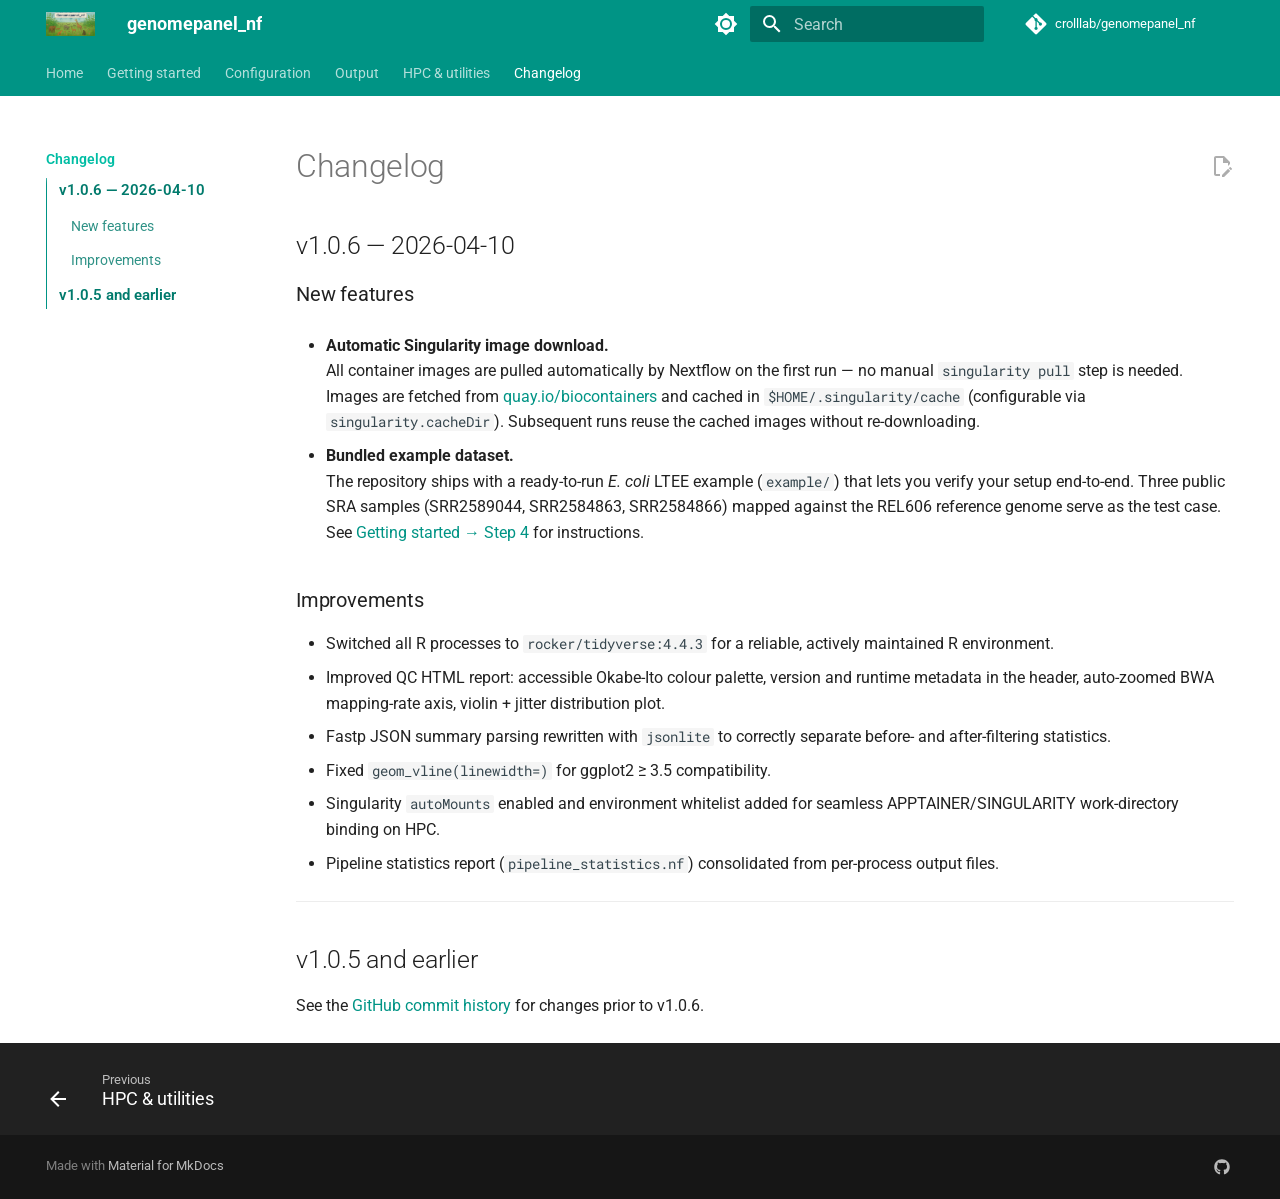
==== changelog/index.html @ 26bde157 "Deployed 935f7c4 with MkDocs version: 1.6.1" ====
<!doctype html>
<html lang="en" class="no-js">
  <head>
    
      <meta charset="utf-8">
      <meta name="viewport" content="width=device-width,initial-scale=1">
      
        <meta name="description" content="Nextflow pipeline for reference genome mapping, SNP calling and quality checks on large genome panels">
      
      
        <meta name="author" content="Daniel Croll">
      
      
        <link rel="canonical" href="https://crolllab.github.io/genomepanel_nf/changelog/">
      
      
        <link rel="prev" href="../resources/">
      
      
      
        
      
      
      <link rel="icon" href="../assets/logo.png">
      <meta name="generator" content="mkdocs-1.6.1, mkdocs-material-9.7.6">
    
    
      
        <title>Changelog - genomepanel_nf</title>
      
    
    
      <link rel="stylesheet" href="../assets/stylesheets/main.484c7ddc.min.css">
      
        
        <link rel="stylesheet" href="../assets/stylesheets/palette.ab4e12ef.min.css">
      
      


    
    
      
    
    
      
        
        
        <link rel="preconnect" href="https://fonts.gstatic.com" crossorigin>
        <link rel="stylesheet" href="https://fonts.googleapis.com/css?family=Roboto:300,300i,400,400i,700,700i%7CRoboto+Mono:400,400i,700,700i&display=fallback">
        <style>:root{--md-text-font:"Roboto";--md-code-font:"Roboto Mono"}</style>
      
    
    
      <link rel="stylesheet" href="../stylesheets/extra.css">
    
    <script>__md_scope=new URL("..",location),__md_hash=e=>[...e].reduce(((e,_)=>(e<<5)-e+_.charCodeAt(0)),0),__md_get=(e,_=localStorage,t=__md_scope)=>JSON.parse(_.getItem(t.pathname+"."+e)),__md_set=(e,_,t=localStorage,a=__md_scope)=>{try{t.setItem(a.pathname+"."+e,JSON.stringify(_))}catch(e){}}</script>
    
      

    
    
  <meta property="og:type" content="website" />
  <meta property="og:site_name" content="genomepanel_nf" />
  <meta property="og:title" content="Changelog – genomepanel_nf" />
  <meta property="og:description" content="Nextflow pipeline for reference genome mapping, SNP calling and quality checks on large genome panels" />
  <meta property="og:image" content="https://crolllab.github.io/genomepanel_nf/assets/logo.png" />
  <meta property="og:image:alt" content="genomepanel_nf logo" />
  <meta property="og:url" content="https://crolllab.github.io/genomepanel_nf/changelog/" />
  <meta name="twitter:card" content="summary" />
  <meta name="twitter:title" content="Changelog – genomepanel_nf" />
  <meta name="twitter:description" content="Nextflow pipeline for reference genome mapping, SNP calling and quality checks on large genome panels" />
  <meta name="twitter:image" content="https://crolllab.github.io/genomepanel_nf/assets/logo.png" />

  </head>
  
  
    
    
      
    
    
    
    
    <body dir="ltr" data-md-color-scheme="default" data-md-color-primary="teal" data-md-color-accent="teal">
  
    
    <input class="md-toggle" data-md-toggle="drawer" type="checkbox" id="__drawer" autocomplete="off">
    <input class="md-toggle" data-md-toggle="search" type="checkbox" id="__search" autocomplete="off">
    <label class="md-overlay" for="__drawer"></label>
    <div data-md-component="skip">
      
        
        <a href="#changelog" class="md-skip">
          Skip to content
        </a>
      
    </div>
    <div data-md-component="announce">
      
    </div>
    
      <div data-md-color-scheme="default" data-md-component="outdated" hidden>
        
      </div>
    
    
      

<header class="md-header" data-md-component="header">
  <nav class="md-header__inner md-grid" aria-label="Header">
    <a href=".." title="genomepanel_nf" class="md-header__button md-logo" aria-label="genomepanel_nf" data-md-component="logo">
      
  <img src="../assets/logo.png" alt="logo">

    </a>
    <label class="md-header__button md-icon" for="__drawer">
      
      <svg xmlns="http://www.w3.org/2000/svg" viewBox="0 0 24 24"><path d="M3 6h18v2H3zm0 5h18v2H3zm0 5h18v2H3z"/></svg>
    </label>
    <div class="md-header__title" data-md-component="header-title">
      <div class="md-header__ellipsis">
        <div class="md-header__topic">
          <span class="md-ellipsis">
            genomepanel_nf
          </span>
        </div>
        <div class="md-header__topic" data-md-component="header-topic">
          <span class="md-ellipsis">
            
              Changelog
            
          </span>
        </div>
      </div>
    </div>
    
      
        <form class="md-header__option" data-md-component="palette">
  
    
    
    
    <input class="md-option" data-md-color-media="(prefers-color-scheme: light)" data-md-color-scheme="default" data-md-color-primary="teal" data-md-color-accent="teal"  aria-label="Switch to dark mode"  type="radio" name="__palette" id="__palette_0">
    
      <label class="md-header__button md-icon" title="Switch to dark mode" for="__palette_1" hidden>
        <svg xmlns="http://www.w3.org/2000/svg" viewBox="0 0 24 24"><path d="M12 8a4 4 0 0 0-4 4 4 4 0 0 0 4 4 4 4 0 0 0 4-4 4 4 0 0 0-4-4m0 10a6 6 0 0 1-6-6 6 6 0 0 1 6-6 6 6 0 0 1 6 6 6 6 0 0 1-6 6m8-9.31V4h-4.69L12 .69 8.69 4H4v4.69L.69 12 4 15.31V20h4.69L12 23.31 15.31 20H20v-4.69L23.31 12z"/></svg>
      </label>
    
  
    
    
    
    <input class="md-option" data-md-color-media="(prefers-color-scheme: dark)" data-md-color-scheme="slate" data-md-color-primary="teal" data-md-color-accent="teal"  aria-label="Switch to light mode"  type="radio" name="__palette" id="__palette_1">
    
      <label class="md-header__button md-icon" title="Switch to light mode" for="__palette_0" hidden>
        <svg xmlns="http://www.w3.org/2000/svg" viewBox="0 0 24 24"><path d="M12 18c-.89 0-1.74-.2-2.5-.55C11.56 16.5 13 14.42 13 12s-1.44-4.5-3.5-5.45C10.26 6.2 11.11 6 12 6a6 6 0 0 1 6 6 6 6 0 0 1-6 6m8-9.31V4h-4.69L12 .69 8.69 4H4v4.69L.69 12 4 15.31V20h4.69L12 23.31 15.31 20H20v-4.69L23.31 12z"/></svg>
      </label>
    
  
</form>
      
    
    
      <script>var palette=__md_get("__palette");if(palette&&palette.color){if("(prefers-color-scheme)"===palette.color.media){var media=matchMedia("(prefers-color-scheme: light)"),input=document.querySelector(media.matches?"[data-md-color-media='(prefers-color-scheme: light)']":"[data-md-color-media='(prefers-color-scheme: dark)']");palette.color.media=input.getAttribute("data-md-color-media"),palette.color.scheme=input.getAttribute("data-md-color-scheme"),palette.color.primary=input.getAttribute("data-md-color-primary"),palette.color.accent=input.getAttribute("data-md-color-accent")}for(var[key,value]of Object.entries(palette.color))document.body.setAttribute("data-md-color-"+key,value)}</script>
    
    
    
      
      
        <label class="md-header__button md-icon" for="__search">
          
          <svg xmlns="http://www.w3.org/2000/svg" viewBox="0 0 24 24"><path d="M9.5 3A6.5 6.5 0 0 1 16 9.5c0 1.61-.59 3.09-1.56 4.23l.27.27h.79l5 5-1.5 1.5-5-5v-.79l-.27-.27A6.52 6.52 0 0 1 9.5 16 6.5 6.5 0 0 1 3 9.5 6.5 6.5 0 0 1 9.5 3m0 2C7 5 5 7 5 9.5S7 14 9.5 14 14 12 14 9.5 12 5 9.5 5"/></svg>
        </label>
        <div class="md-search" data-md-component="search" role="dialog">
  <label class="md-search__overlay" for="__search"></label>
  <div class="md-search__inner" role="search">
    <form class="md-search__form" name="search">
      <input type="text" class="md-search__input" name="query" aria-label="Search" placeholder="Search" autocapitalize="off" autocorrect="off" autocomplete="off" spellcheck="false" data-md-component="search-query" required>
      <label class="md-search__icon md-icon" for="__search">
        
        <svg xmlns="http://www.w3.org/2000/svg" viewBox="0 0 24 24"><path d="M9.5 3A6.5 6.5 0 0 1 16 9.5c0 1.61-.59 3.09-1.56 4.23l.27.27h.79l5 5-1.5 1.5-5-5v-.79l-.27-.27A6.52 6.52 0 0 1 9.5 16 6.5 6.5 0 0 1 3 9.5 6.5 6.5 0 0 1 9.5 3m0 2C7 5 5 7 5 9.5S7 14 9.5 14 14 12 14 9.5 12 5 9.5 5"/></svg>
        
        <svg xmlns="http://www.w3.org/2000/svg" viewBox="0 0 24 24"><path d="M20 11v2H8l5.5 5.5-1.42 1.42L4.16 12l7.92-7.92L13.5 5.5 8 11z"/></svg>
      </label>
      <nav class="md-search__options" aria-label="Search">
        
        <button type="reset" class="md-search__icon md-icon" title="Clear" aria-label="Clear" tabindex="-1">
          
          <svg xmlns="http://www.w3.org/2000/svg" viewBox="0 0 24 24"><path d="M19 6.41 17.59 5 12 10.59 6.41 5 5 6.41 10.59 12 5 17.59 6.41 19 12 13.41 17.59 19 19 17.59 13.41 12z"/></svg>
        </button>
      </nav>
      
        <div class="md-search__suggest" data-md-component="search-suggest"></div>
      
    </form>
    <div class="md-search__output">
      <div class="md-search__scrollwrap" tabindex="0" data-md-scrollfix>
        <div class="md-search-result" data-md-component="search-result">
          <div class="md-search-result__meta">
            Initializing search
          </div>
          <ol class="md-search-result__list" role="presentation"></ol>
        </div>
      </div>
    </div>
  </div>
</div>
      
    
    
      <div class="md-header__source">
        <a href="https://github.com/crolllab/genomepanel_nf" title="Go to repository" class="md-source" data-md-component="source">
  <div class="md-source__icon md-icon">
    
    <svg xmlns="http://www.w3.org/2000/svg" viewBox="0 0 448 512"><!--! Font Awesome Free 7.1.0 by @fontawesome - https://fontawesome.com License - https://fontawesome.com/license/free (Icons: CC BY 4.0, Fonts: SIL OFL 1.1, Code: MIT License) Copyright 2025 Fonticons, Inc.--><path d="M439.6 236.1 244 40.5c-5.4-5.5-12.8-8.5-20.4-8.5s-15 3-20.4 8.4L162.5 81l51.5 51.5c27.1-9.1 52.7 16.8 43.4 43.7l49.7 49.7c34.2-11.8 61.2 31 35.5 56.7-26.5 26.5-70.2-2.9-56-37.3L240.3 199v121.9c25.3 12.5 22.3 41.8 9.1 55-6.4 6.4-15.2 10.1-24.3 10.1s-17.8-3.6-24.3-10.1c-17.6-17.6-11.1-46.9 11.2-56v-123c-20.8-8.5-24.6-30.7-18.6-45L142.6 101 8.5 235.1C3 240.6 0 247.9 0 255.5s3 15 8.5 20.4l195.6 195.7c5.4 5.4 12.7 8.4 20.4 8.4s15-3 20.4-8.4l194.7-194.7c5.4-5.4 8.4-12.8 8.4-20.4s-3-15-8.4-20.4"/></svg>
  </div>
  <div class="md-source__repository">
    crolllab/genomepanel_nf
  </div>
</a>
      </div>
    
  </nav>
  
</header>
    
    <div class="md-container" data-md-component="container">
      
      
        
          
            
<nav class="md-tabs" aria-label="Tabs" data-md-component="tabs">
  <div class="md-grid">
    <ul class="md-tabs__list">
      
        
  
  
  
  
    <li class="md-tabs__item">
      <a href=".." class="md-tabs__link">
        
  
  
    
  
  Home

      </a>
    </li>
  

      
        
  
  
  
  
    <li class="md-tabs__item">
      <a href="../getting-started/" class="md-tabs__link">
        
  
  
    
  
  Getting started

      </a>
    </li>
  

      
        
  
  
  
  
    <li class="md-tabs__item">
      <a href="../configuration/" class="md-tabs__link">
        
  
  
    
  
  Configuration

      </a>
    </li>
  

      
        
  
  
  
  
    <li class="md-tabs__item">
      <a href="../output/" class="md-tabs__link">
        
  
  
    
  
  Output

      </a>
    </li>
  

      
        
  
  
  
  
    <li class="md-tabs__item">
      <a href="../resources/" class="md-tabs__link">
        
  
  
    
  
  HPC & utilities

      </a>
    </li>
  

      
        
  
  
  
    
  
  
    <li class="md-tabs__item md-tabs__item--active">
      <a href="./" class="md-tabs__link">
        
  
  
    
  
  Changelog

      </a>
    </li>
  

      
    </ul>
  </div>
</nav>
          
        
      
      <main class="md-main" data-md-component="main">
        <div class="md-main__inner md-grid">
          
            
              
              <div class="md-sidebar md-sidebar--primary" data-md-component="sidebar" data-md-type="navigation" >
                <div class="md-sidebar__scrollwrap">
                  <div class="md-sidebar__inner">
                    


  


  

<nav class="md-nav md-nav--primary md-nav--lifted md-nav--integrated" aria-label="Navigation" data-md-level="0">
  <label class="md-nav__title" for="__drawer">
    <a href=".." title="genomepanel_nf" class="md-nav__button md-logo" aria-label="genomepanel_nf" data-md-component="logo">
      
  <img src="../assets/logo.png" alt="logo">

    </a>
    genomepanel_nf
  </label>
  
    <div class="md-nav__source">
      <a href="https://github.com/crolllab/genomepanel_nf" title="Go to repository" class="md-source" data-md-component="source">
  <div class="md-source__icon md-icon">
    
    <svg xmlns="http://www.w3.org/2000/svg" viewBox="0 0 448 512"><!--! Font Awesome Free 7.1.0 by @fontawesome - https://fontawesome.com License - https://fontawesome.com/license/free (Icons: CC BY 4.0, Fonts: SIL OFL 1.1, Code: MIT License) Copyright 2025 Fonticons, Inc.--><path d="M439.6 236.1 244 40.5c-5.4-5.5-12.8-8.5-20.4-8.5s-15 3-20.4 8.4L162.5 81l51.5 51.5c27.1-9.1 52.7 16.8 43.4 43.7l49.7 49.7c34.2-11.8 61.2 31 35.5 56.7-26.5 26.5-70.2-2.9-56-37.3L240.3 199v121.9c25.3 12.5 22.3 41.8 9.1 55-6.4 6.4-15.2 10.1-24.3 10.1s-17.8-3.6-24.3-10.1c-17.6-17.6-11.1-46.9 11.2-56v-123c-20.8-8.5-24.6-30.7-18.6-45L142.6 101 8.5 235.1C3 240.6 0 247.9 0 255.5s3 15 8.5 20.4l195.6 195.7c5.4 5.4 12.7 8.4 20.4 8.4s15-3 20.4-8.4l194.7-194.7c5.4-5.4 8.4-12.8 8.4-20.4s-3-15-8.4-20.4"/></svg>
  </div>
  <div class="md-source__repository">
    crolllab/genomepanel_nf
  </div>
</a>
    </div>
  
  <ul class="md-nav__list" data-md-scrollfix>
    
      
      
  
  
  
  
    <li class="md-nav__item">
      <a href=".." class="md-nav__link">
        
  
  
  <span class="md-ellipsis">
    
  
    Home
  

    
  </span>
  
  

      </a>
    </li>
  

    
      
      
  
  
  
  
    <li class="md-nav__item">
      <a href="../getting-started/" class="md-nav__link">
        
  
  
  <span class="md-ellipsis">
    
  
    Getting started
  

    
  </span>
  
  

      </a>
    </li>
  

    
      
      
  
  
  
  
    <li class="md-nav__item">
      <a href="../configuration/" class="md-nav__link">
        
  
  
  <span class="md-ellipsis">
    
  
    Configuration
  

    
  </span>
  
  

      </a>
    </li>
  

    
      
      
  
  
  
  
    <li class="md-nav__item">
      <a href="../output/" class="md-nav__link">
        
  
  
  <span class="md-ellipsis">
    
  
    Output
  

    
  </span>
  
  

      </a>
    </li>
  

    
      
      
  
  
  
  
    <li class="md-nav__item">
      <a href="../resources/" class="md-nav__link">
        
  
  
  <span class="md-ellipsis">
    
  
    HPC & utilities
  

    
  </span>
  
  

      </a>
    </li>
  

    
      
      
  
  
    
  
  
  
    <li class="md-nav__item md-nav__item--active">
      
      <input class="md-nav__toggle md-toggle" type="checkbox" id="__toc">
      
      
        
      
      
        <label class="md-nav__link md-nav__link--active" for="__toc">
          
  
  
  <span class="md-ellipsis">
    
  
    Changelog
  

    
  </span>
  
  

          <span class="md-nav__icon md-icon"></span>
        </label>
      
      <a href="./" class="md-nav__link md-nav__link--active">
        
  
  
  <span class="md-ellipsis">
    
  
    Changelog
  

    
  </span>
  
  

      </a>
      
        

<nav class="md-nav md-nav--secondary" aria-label="Table of contents">
  
  
  
    
  
  
    <label class="md-nav__title" for="__toc">
      <span class="md-nav__icon md-icon"></span>
      Table of contents
    </label>
    <ul class="md-nav__list" data-md-component="toc" data-md-scrollfix>
      
        <li class="md-nav__item">
  <a href="#v106-2026-04-10" class="md-nav__link">
    <span class="md-ellipsis">
      
        v1.0.6 — 2026-04-10
      
    </span>
  </a>
  
    <nav class="md-nav" aria-label="v1.0.6 — 2026-04-10">
      <ul class="md-nav__list">
        
          <li class="md-nav__item">
  <a href="#new-features" class="md-nav__link">
    <span class="md-ellipsis">
      
        New features
      
    </span>
  </a>
  
</li>
        
          <li class="md-nav__item">
  <a href="#improvements" class="md-nav__link">
    <span class="md-ellipsis">
      
        Improvements
      
    </span>
  </a>
  
</li>
        
      </ul>
    </nav>
  
</li>
      
        <li class="md-nav__item">
  <a href="#v105-and-earlier" class="md-nav__link">
    <span class="md-ellipsis">
      
        v1.0.5 and earlier
      
    </span>
  </a>
  
</li>
      
    </ul>
  
</nav>
      
    </li>
  

    
  </ul>
</nav>
                  </div>
                </div>
              </div>
            
            
          
          
            <div class="md-content" data-md-component="content">
              
              <article class="md-content__inner md-typeset">
                
                  


  
    <a href="https://github.com/crolllab/genomepanel_nf/edit/main/docs/changelog.md" title="Edit this page" class="md-content__button md-icon" rel="edit">
      
      <svg xmlns="http://www.w3.org/2000/svg" viewBox="0 0 24 24"><path d="M10 20H6V4h7v5h5v3.1l2-2V8l-6-6H6c-1.1 0-2 .9-2 2v16c0 1.1.9 2 2 2h4zm10.2-7c.1 0 .3.1.4.2l1.3 1.3c.2.2.2.6 0 .8l-1 1-2.1-2.1 1-1c.1-.1.2-.2.4-.2m0 3.9L14.1 23H12v-2.1l6.1-6.1z"/></svg>
    </a>
  
  


<h1 id="changelog">Changelog<a class="headerlink" href="#changelog" title="Permanent link">&para;</a></h1>
<h2 id="v106-2026-04-10">v1.0.6 — 2026-04-10<a class="headerlink" href="#v106-2026-04-10" title="Permanent link">&para;</a></h2>
<h3 id="new-features">New features<a class="headerlink" href="#new-features" title="Permanent link">&para;</a></h3>
<ul>
<li>
<p><strong>Automatic Singularity image download.</strong><br />
  All container images are pulled automatically by Nextflow on the first run — no manual <code>singularity pull</code> step is needed. Images are fetched from <a href="https://quay.io/organization/biocontainers">quay.io/biocontainers</a> and cached in <code>$HOME/.singularity/cache</code> (configurable via <code>singularity.cacheDir</code>). Subsequent runs reuse the cached images without re-downloading.</p>
</li>
<li>
<p><strong>Bundled example dataset.</strong><br />
  The repository ships with a ready-to-run <em>E. coli</em> LTEE example (<code>example/</code>) that lets you verify your setup end-to-end. Three public SRA samples (SRR2589044, SRR2584863, SRR2584866) mapped against the REL606 reference genome serve as the test case. See <a href="../getting-started/#step-4-try-the-example-dataset">Getting started → Step 4</a> for instructions.</p>
</li>
</ul>
<h3 id="improvements">Improvements<a class="headerlink" href="#improvements" title="Permanent link">&para;</a></h3>
<ul>
<li>Switched all R processes to <code>rocker/tidyverse:4.4.3</code> for a reliable, actively maintained R environment.</li>
<li>Improved QC HTML report: accessible Okabe-Ito colour palette, version and runtime metadata in the header, auto-zoomed BWA mapping-rate axis, violin + jitter distribution plot.</li>
<li>Fastp JSON summary parsing rewritten with <code>jsonlite</code> to correctly separate before- and after-filtering statistics.</li>
<li>Fixed <code>geom_vline(linewidth=)</code> for ggplot2 ≥ 3.5 compatibility.</li>
<li>Singularity <code>autoMounts</code> enabled and environment whitelist added for seamless APPTAINER/SINGULARITY work-directory binding on HPC.</li>
<li>Pipeline statistics report (<code>pipeline_statistics.nf</code>) consolidated from per-process output files.</li>
</ul>
<hr />
<h2 id="v105-and-earlier">v1.0.5 and earlier<a class="headerlink" href="#v105-and-earlier" title="Permanent link">&para;</a></h2>
<p>See the <a href="https://github.com/crolllab/genomepanel_nf/commits/main">GitHub commit history</a> for changes prior to v1.0.6.</p>












                
              </article>
            </div>
          
          
<script>var target=document.getElementById(location.hash.slice(1));target&&target.name&&(target.checked=target.name.startsWith("__tabbed_"))</script>
        </div>
        
          <button type="button" class="md-top md-icon" data-md-component="top" hidden>
  
  <svg xmlns="http://www.w3.org/2000/svg" viewBox="0 0 24 24"><path d="M13 20h-2V8l-5.5 5.5-1.42-1.42L12 4.16l7.92 7.92-1.42 1.42L13 8z"/></svg>
  Back to top
</button>
        
      </main>
      
        <footer class="md-footer">
  
    
      
      <nav class="md-footer__inner md-grid" aria-label="Footer" >
        
          
          <a href="../resources/" class="md-footer__link md-footer__link--prev" aria-label="Previous: HPC &amp; utilities">
            <div class="md-footer__button md-icon">
              
              <svg xmlns="http://www.w3.org/2000/svg" viewBox="0 0 24 24"><path d="M20 11v2H8l5.5 5.5-1.42 1.42L4.16 12l7.92-7.92L13.5 5.5 8 11z"/></svg>
            </div>
            <div class="md-footer__title">
              <span class="md-footer__direction">
                Previous
              </span>
              <div class="md-ellipsis">
                HPC & utilities
              </div>
            </div>
          </a>
        
        
      </nav>
    
  
  <div class="md-footer-meta md-typeset">
    <div class="md-footer-meta__inner md-grid">
      <div class="md-copyright">
  
  
    Made with
    <a href="https://squidfunk.github.io/mkdocs-material/" target="_blank" rel="noopener">
      Material for MkDocs
    </a>
  
</div>
      
        
<div class="md-social">
  
    
    
    
    
      
      
    
    <a href="https://github.com/crolllab/genomepanel_nf" target="_blank" rel="noopener" title="github.com" class="md-social__link">
      <svg xmlns="http://www.w3.org/2000/svg" viewBox="0 0 512 512"><!--! Font Awesome Free 7.1.0 by @fontawesome - https://fontawesome.com License - https://fontawesome.com/license/free (Icons: CC BY 4.0, Fonts: SIL OFL 1.1, Code: MIT License) Copyright 2025 Fonticons, Inc.--><path d="M173.9 397.4c0 2-2.3 3.6-5.2 3.6-3.3.3-5.6-1.3-5.6-3.6 0-2 2.3-3.6 5.2-3.6 3-.3 5.6 1.3 5.6 3.6m-31.1-4.5c-.7 2 1.3 4.3 4.3 4.9 2.6 1 5.6 0 6.2-2s-1.3-4.3-4.3-5.2c-2.6-.7-5.5.3-6.2 2.3m44.2-1.7c-2.9.7-4.9 2.6-4.6 4.9.3 2 2.9 3.3 5.9 2.6 2.9-.7 4.9-2.6 4.6-4.6-.3-1.9-3-3.2-5.9-2.9M252.8 8C114.1 8 8 113.3 8 252c0 110.9 69.8 205.8 169.5 239.2 12.8 2.3 17.3-5.6 17.3-12.1 0-6.2-.3-40.4-.3-61.4 0 0-70 15-84.7-29.8 0 0-11.4-29.1-27.8-36.6 0 0-22.9-15.7 1.6-15.4 0 0 24.9 2 38.6 25.8 21.9 38.6 58.6 27.5 72.9 20.9 2.3-16 8.8-27.1 16-33.7-55.9-6.2-112.3-14.3-112.3-110.5 0-27.5 7.6-41.3 23.6-58.9-2.6-6.5-11.1-33.3 2.6-67.9 20.9-6.5 69 27 69 27 20-5.6 41.5-8.5 62.8-8.5s42.8 2.9 62.8 8.5c0 0 48.1-33.6 69-27 13.7 34.7 5.2 61.4 2.6 67.9 16 17.7 25.8 31.5 25.8 58.9 0 96.5-58.9 104.2-114.8 110.5 9.2 7.9 17 22.9 17 46.4 0 33.7-.3 75.4-.3 83.6 0 6.5 4.6 14.4 17.3 12.1C436.2 457.8 504 362.9 504 252 504 113.3 391.5 8 252.8 8M105.2 352.9c-1.3 1-1 3.3.7 5.2 1.6 1.6 3.9 2.3 5.2 1 1.3-1 1-3.3-.7-5.2-1.6-1.6-3.9-2.3-5.2-1m-10.8-8.1c-.7 1.3.3 2.9 2.3 3.9 1.6 1 3.6.7 4.3-.7.7-1.3-.3-2.9-2.3-3.9-2-.6-3.6-.3-4.3.7m32.4 35.6c-1.6 1.3-1 4.3 1.3 6.2 2.3 2.3 5.2 2.6 6.5 1 1.3-1.3.7-4.3-1.3-6.2-2.2-2.3-5.2-2.6-6.5-1m-11.4-14.7c-1.6 1-1.6 3.6 0 5.9s4.3 3.3 5.6 2.3c1.6-1.3 1.6-3.9 0-6.2-1.4-2.3-4-3.3-5.6-2"/></svg>
    </a>
  
</div>
      
    </div>
  </div>
</footer>
      
    </div>
    <div class="md-dialog" data-md-component="dialog">
      <div class="md-dialog__inner md-typeset"></div>
    </div>
    
    
    
      
      
      <script id="__config" type="application/json">{"annotate": null, "base": "..", "features": ["navigation.tabs", "navigation.sections", "navigation.expand", "navigation.top", "navigation.footer", "toc.integrate", "search.highlight", "search.suggest", "content.code.copy", "content.action.edit"], "search": "../assets/javascripts/workers/search.2c215733.min.js", "tags": null, "translations": {"clipboard.copied": "Copied to clipboard", "clipboard.copy": "Copy to clipboard", "search.result.more.one": "1 more on this page", "search.result.more.other": "# more on this page", "search.result.none": "No matching documents", "search.result.one": "1 matching document", "search.result.other": "# matching documents", "search.result.placeholder": "Type to start searching", "search.result.term.missing": "Missing", "select.version": "Select version"}, "version": {"provider": "mike"}}</script>
    
    
      <script src="../assets/javascripts/bundle.79ae519e.min.js"></script>
      
    
  </body>
</html>
---- assets/stylesheets/main.484c7ddc.min.css ----
@charset "UTF-8";html{-webkit-text-size-adjust:none;-moz-text-size-adjust:none;text-size-adjust:none;box-sizing:border-box}*,:after,:before{box-sizing:inherit}@media (prefers-reduced-motion){*,:after,:before{transition:none!important}}body{margin:0}a,button,input,label{-webkit-tap-highlight-color:transparent}a{color:inherit;text-decoration:none}hr{border:0;box-sizing:initial;display:block;height:.05rem;overflow:visible;padding:0}small{font-size:80%}sub,sup{line-height:1em}img{border-style:none}table{border-collapse:initial;border-spacing:0}td,th{font-weight:400;vertical-align:top}button{background:#0000;border:0;font-family:inherit;font-size:inherit;margin:0;padding:0}input{border:0;outline:none}:root{--md-primary-fg-color:#4051b5;--md-primary-fg-color--light:#5d6cc0;--md-primary-fg-color--dark:#303fa1;--md-primary-bg-color:#fff;--md-primary-bg-color--light:#ffffffb3;--md-accent-fg-color:#526cfe;--md-accent-fg-color--transparent:#526cfe1a;--md-accent-bg-color:#fff;--md-accent-bg-color--light:#ffffffb3}[data-md-color-scheme=default]{color-scheme:light}[data-md-color-scheme=default] img[src$="#gh-dark-mode-only"],[data-md-color-scheme=default] img[src$="#only-dark"]{display:none}:root,[data-md-color-scheme=default]{--md-hue:225deg;--md-default-fg-color:#000000de;--md-default-fg-color--light:#0000008a;--md-default-fg-color--lighter:#00000052;--md-default-fg-color--lightest:#00000012;--md-default-bg-color:#fff;--md-default-bg-color--light:#ffffffb3;--md-default-bg-color--lighter:#ffffff4d;--md-default-bg-color--lightest:#ffffff1f;--md-code-fg-color:#36464e;--md-code-bg-color:#f5f5f5;--md-code-bg-color--light:#f5f5f5b3;--md-code-bg-color--lighter:#f5f5f54d;--md-code-hl-color:#4287ff;--md-code-hl-color--light:#4287ff1a;--md-code-hl-number-color:#d52a2a;--md-code-hl-special-color:#db1457;--md-code-hl-function-color:#a846b9;--md-code-hl-constant-color:#6e59d9;--md-code-hl-keyword-color:#3f6ec6;--md-code-hl-string-color:#1c7d4d;--md-code-hl-name-color:var(--md-code-fg-color);--md-code-hl-operator-color:var(--md-default-fg-color--light);--md-code-hl-punctuation-color:var(--md-default-fg-color--light);--md-code-hl-comment-color:var(--md-default-fg-color--light);--md-code-hl-generic-color:var(--md-default-fg-color--light);--md-code-hl-variable-color:var(--md-default-fg-color--light);--md-typeset-color:var(--md-default-fg-color);--md-typeset-a-color:var(--md-primary-fg-color);--md-typeset-del-color:#f5503d26;--md-typeset-ins-color:#0bd57026;--md-typeset-kbd-color:#fafafa;--md-typeset-kbd-accent-color:#fff;--md-typeset-kbd-border-color:#b8b8b8;--md-typeset-mark-color:#ffff0080;--md-typeset-table-color:#0000001f;--md-typeset-table-color--light:rgba(0,0,0,.035);--md-admonition-fg-color:var(--md-default-fg-color);--md-admonition-bg-color:var(--md-default-bg-color);--md-warning-fg-color:#000000de;--md-warning-bg-color:#ff9;--md-footer-fg-color:#fff;--md-footer-fg-color--light:#ffffffb3;--md-footer-fg-color--lighter:#ffffff73;--md-footer-bg-color:#000000de;--md-footer-bg-color--dark:#00000052;--md-shadow-z1:0 0.2rem 0.5rem #0000000d,0 0 0.05rem #0000001a;--md-shadow-z2:0 0.2rem 0.5rem #0000001a,0 0 0.05rem #00000040;--md-shadow-z3:0 0.2rem 0.5rem #0003,0 0 0.05rem #00000059}.md-icon svg{fill:currentcolor;display:block;height:1.2rem;width:1.2rem}body{-webkit-font-smoothing:antialiased;-moz-osx-font-smoothing:grayscale;--md-text-font-family:var(--md-text-font,_),-apple-system,BlinkMacSystemFont,Helvetica,Arial,sans-serif;--md-code-font-family:var(--md-code-font,_),SFMono-Regular,Consolas,Menlo,monospace}aside,body,input{font-feature-settings:"kern","liga";color:var(--md-typeset-color);font-family:var(--md-text-font-family)}code,kbd,pre{font-feature-settings:"kern";font-family:var(--md-code-font-family)}:root{--md-typeset-table-sort-icon:url('data:image/svg+xml;charset=utf-8,<svg xmlns="http://www.w3.org/2000/svg" viewBox="0 0 24 24"><path d="m18 21-4-4h3V7h-3l4-4 4 4h-3v10h3M2 19v-2h10v2M2 13v-2h7v2M2 7V5h4v2z"/></svg>');--md-typeset-table-sort-icon--asc:url('data:image/svg+xml;charset=utf-8,<svg xmlns="http://www.w3.org/2000/svg" viewBox="0 0 24 24"><path d="M19 17h3l-4 4-4-4h3V3h2M2 17h10v2H2M6 5v2H2V5m0 6h7v2H2z"/></svg>');--md-typeset-table-sort-icon--desc:url('data:image/svg+xml;charset=utf-8,<svg xmlns="http://www.w3.org/2000/svg" viewBox="0 0 24 24"><path d="M19 7h3l-4-4-4 4h3v14h2M2 17h10v2H2M6 5v2H2V5m0 6h7v2H2z"/></svg>')}.md-typeset{-webkit-print-color-adjust:exact;color-adjust:exact;font-size:.8rem;line-height:1.6;overflow-wrap:break-word}@media print{.md-typeset{font-size:.68rem}}.md-typeset blockquote,.md-typeset dl,.md-typeset figure,.md-typeset ol,.md-typeset pre,.md-typeset ul{margin-bottom:1em;margin-top:1em}.md-typeset h1{color:var(--md-default-fg-color--light);font-size:2em;line-height:1.3;margin:0 0 1.25em}.md-typeset h1,.md-typeset h2{font-weight:300;letter-spacing:-.01em}.md-typeset h2{font-size:1.5625em;line-height:1.4;margin:1.6em 0 .64em}.md-typeset h3{font-size:1.25em;font-weight:400;letter-spacing:-.01em;line-height:1.5;margin:1.6em 0 .8em}.md-typeset h2+h3{margin-top:.8em}.md-typeset h4{font-weight:700;letter-spacing:-.01em;margin:1em 0}.md-typeset h5,.md-typeset h6{color:var(--md-default-fg-color--light);font-size:.8em;font-weight:700;letter-spacing:-.01em;margin:1.25em 0}.md-typeset h5{text-transform:uppercase}.md-typeset h5 code{text-transform:none}.md-typeset hr{border-bottom:.05rem solid var(--md-default-fg-color--lightest);display:flow-root;margin:1.5em 0}.md-typeset a{color:var(--md-typeset-a-color);word-break:break-word}.md-typeset a,.md-typeset a:before{transition:color 125ms}.md-typeset a:focus,.md-typeset a:hover{color:var(--md-accent-fg-color)}.md-typeset a:focus code,.md-typeset a:hover code{background-color:var(--md-accent-fg-color--transparent);color:var(--md-accent-fg-color)}.md-typeset a code{color:var(--md-typeset-a-color)}.md-typeset a.focus-visible{outline-color:var(--md-accent-fg-color);outline-offset:.2rem}.md-typeset code,.md-typeset kbd,.md-typeset pre{color:var(--md-code-fg-color);direction:ltr;font-variant-ligatures:none;transition:background-color 125ms}@media print{.md-typeset code,.md-typeset kbd,.md-typeset pre{white-space:pre-wrap}}.md-typeset code{background-color:var(--md-code-bg-color);border-radius:.1rem;-webkit-box-decoration-break:clone;box-decoration-break:clone;font-size:.85em;padding:0 .2941176471em;transition:color 125ms,background-color 125ms;word-break:break-word}.md-typeset code:not(.focus-visible){-webkit-tap-highlight-color:transparent;outline:none}.md-typeset pre{display:flow-root;line-height:1.4;position:relative}.md-typeset pre>code{-webkit-box-decoration-break:slice;box-decoration-break:slice;box-shadow:none;display:block;margin:0;outline-color:var(--md-accent-fg-color);overflow:auto;padding:.7720588235em 1.1764705882em;scrollbar-color:var(--md-default-fg-color--lighter) #0000;scrollbar-width:thin;touch-action:auto;word-break:normal}.md-typeset pre>code:hover{scrollbar-color:var(--md-accent-fg-color) #0000}.md-typeset pre>code::-webkit-scrollbar{height:.2rem;width:.2rem}.md-typeset pre>code::-webkit-scrollbar-thumb{background-color:var(--md-default-fg-color--lighter)}.md-typeset pre>code::-webkit-scrollbar-thumb:hover{background-color:var(--md-accent-fg-color)}.md-typeset kbd{background-color:var(--md-typeset-kbd-color);border-radius:.1rem;box-shadow:0 .1rem 0 .05rem var(--md-typeset-kbd-border-color),0 .1rem 0 var(--md-typeset-kbd-border-color),0 -.1rem .2rem var(--md-typeset-kbd-accent-color) inset;color:var(--md-default-fg-color);display:inline-block;font-size:.75em;padding:0 .6666666667em;vertical-align:text-top;word-break:break-word}.md-typeset mark{background-color:var(--md-typeset-mark-color);-webkit-box-decoration-break:clone;box-decoration-break:clone;color:inherit;word-break:break-word}.md-typeset abbr{cursor:help;text-decoration:none}.md-typeset [data-preview],.md-typeset abbr{border-bottom:.05rem dotted var(--md-default-fg-color--light)}.md-typeset small{opacity:.75}[dir=ltr] .md-typeset sub,[dir=ltr] .md-typeset sup{margin-left:.078125em}[dir=rtl] .md-typeset sub,[dir=rtl] .md-typeset sup{margin-right:.078125em}[dir=ltr] .md-typeset blockquote{padding-left:.6rem}[dir=rtl] .md-typeset blockquote{padding-right:.6rem}[dir=ltr] .md-typeset blockquote{border-left:.2rem solid var(--md-default-fg-color--lighter)}[dir=rtl] .md-typeset blockquote{border-right:.2rem solid var(--md-default-fg-color--lighter)}.md-typeset blockquote{color:var(--md-default-fg-color--light);margin-left:0;margin-right:0}.md-typeset ul{list-style-type:disc}.md-typeset ul[type]{list-style-type:revert-layer}[dir=ltr] .md-typeset ol,[dir=ltr] .md-typeset ul{margin-left:.625em}[dir=rtl] .md-typeset ol,[dir=rtl] .md-typeset ul{margin-right:.625em}.md-typeset ol,.md-typeset ul{padding:0}.md-typeset ol:not([hidden]),.md-typeset ul:not([hidden]){display:flow-root}.md-typeset ol ol,.md-typeset ul ol{list-style-type:lower-alpha}.md-typeset ol ol ol,.md-typeset ul ol ol{list-style-type:lower-roman}.md-typeset ol ol ol ol,.md-typeset ul ol ol ol{list-style-type:upper-alpha}.md-typeset ol ol ol ol ol,.md-typeset ul ol ol ol ol{list-style-type:upper-roman}.md-typeset ol[type],.md-typeset ul[type]{list-style-type:revert-layer}[dir=ltr] .md-typeset ol li,[dir=ltr] .md-typeset ul li{margin-left:1.25em}[dir=rtl] .md-typeset ol li,[dir=rtl] .md-typeset ul li{margin-right:1.25em}.md-typeset ol li,.md-typeset ul li{margin-bottom:.5em}.md-typeset ol li blockquote,.md-typeset ol li p,.md-typeset ul li blockquote,.md-typeset ul li p{margin:.5em 0}.md-typeset ol li:last-child,.md-typeset ul li:last-child{margin-bottom:0}[dir=ltr] .md-typeset ol li ol,[dir=ltr] .md-typeset ol li ul,[dir=ltr] .md-typeset ul li ol,[dir=ltr] .md-typeset ul li ul{margin-left:.625em}[dir=rtl] .md-typeset ol li ol,[dir=rtl] .md-typeset ol li ul,[dir=rtl] .md-typeset ul li ol,[dir=rtl] .md-typeset ul li ul{margin-right:.625em}.md-typeset ol li ol,.md-typeset ol li ul,.md-typeset ul li ol,.md-typeset ul li ul{margin-bottom:.5em;margin-top:.5em}[dir=ltr] .md-typeset dd{margin-left:1.875em}[dir=rtl] .md-typeset dd{margin-right:1.875em}.md-typeset dd{margin-bottom:1.5em;margin-top:1em}.md-typeset img,.md-typeset svg,.md-typeset video{height:auto;max-width:100%}.md-typeset img[align=left]{margin:1em 1em 1em 0}.md-typeset img[align=right]{margin:1em 0 1em 1em}.md-typeset img[align]:only-child{margin-top:0}.md-typeset figure{display:flow-root;margin:1em auto;max-width:100%;text-align:center;width:fit-content}.md-typeset figure img{display:block;margin:0 auto}.md-typeset figcaption{font-style:italic;margin:1em auto;max-width:24rem}.md-typeset iframe{max-width:100%}.md-typeset table:not([class]){background-color:var(--md-default-bg-color);border:.05rem solid var(--md-typeset-table-color);border-radius:.1rem;display:inline-block;font-size:.64rem;max-width:100%;overflow:auto;touch-action:auto}@media print{.md-typeset table:not([class]){display:table}}.md-typeset table:not([class])+*{margin-top:1.5em}.md-typeset table:not([class]) td>:first-child,.md-typeset table:not([class]) th>:first-child{margin-top:0}.md-typeset table:not([class]) td>:last-child,.md-typeset table:not([class]) th>:last-child{margin-bottom:0}.md-typeset table:not([class]) td:not([align]),.md-typeset table:not([class]) th:not([align]){text-align:left}[dir=rtl] .md-typeset table:not([class]) td:not([align]),[dir=rtl] .md-typeset table:not([class]) th:not([align]){text-align:right}.md-typeset table:not([class]) th{font-weight:700;min-width:5rem;padding:.9375em 1.25em;vertical-align:top}.md-typeset table:not([class]) td{border-top:.05rem solid var(--md-typeset-table-color);padding:.9375em 1.25em;vertical-align:top}.md-typeset table:not([class]) tbody tr{transition:background-color 125ms}.md-typeset table:not([class]) tbody tr:hover{background-color:var(--md-typeset-table-color--light);box-shadow:0 .05rem 0 var(--md-default-bg-color) inset}.md-typeset table:not([class]) a{word-break:normal}.md-typeset table th[role=columnheader]{cursor:pointer}[dir=ltr] .md-typeset table th[role=columnheader]:after{margin-left:.5em}[dir=rtl] .md-typeset table th[role=columnheader]:after{margin-right:.5em}.md-typeset table th[role=columnheader]:after{content:"";display:inline-block;height:1.2em;-webkit-mask-image:var(--md-typeset-table-sort-icon);mask-image:var(--md-typeset-table-sort-icon);-webkit-mask-repeat:no-repeat;mask-repeat:no-repeat;-webkit-mask-size:contain;mask-size:contain;transition:background-color 125ms;vertical-align:text-bottom;width:1.2em}.md-typeset table th[role=columnheader]:hover:after{background-color:var(--md-default-fg-color--lighter)}.md-typeset table th[role=columnheader][aria-sort=ascending]:after{background-color:var(--md-default-fg-color--light);-webkit-mask-image:var(--md-typeset-table-sort-icon--asc);mask-image:var(--md-typeset-table-sort-icon--asc)}.md-typeset table th[role=columnheader][aria-sort=descending]:after{background-color:var(--md-default-fg-color--light);-webkit-mask-image:var(--md-typeset-table-sort-icon--desc);mask-image:var(--md-typeset-table-sort-icon--desc)}.md-typeset__scrollwrap{margin:1em -.8rem;overflow-x:auto;touch-action:auto}.md-typeset__table{display:inline-block;margin-bottom:.5em;padding:0 .8rem}@media print{.md-typeset__table{display:block}}html .md-typeset__table table{display:table;margin:0;overflow:hidden;width:100%}@media screen and (max-width:44.984375em){.md-content__inner>pre{margin:1em -.8rem}.md-content__inner>pre code{border-radius:0}}.md-typeset .md-author{border-radius:100%;display:block;flex-shrink:0;height:1.6rem;overflow:hidden;position:relative;transition:color 125ms,transform 125ms;width:1.6rem}.md-typeset .md-author img{display:block}.md-typeset .md-author--more{background:var(--md-default-fg-color--lightest);color:var(--md-default-fg-color--lighter);font-size:.6rem;font-weight:700;line-height:1.6rem;text-align:center}.md-typeset .md-author--long{height:2.4rem;width:2.4rem}.md-typeset a.md-author{transform:scale(1)}.md-typeset a.md-author img{border-radius:100%;filter:grayscale(100%) opacity(75%);transition:filter 125ms}.md-typeset a.md-author:focus,.md-typeset a.md-author:hover{transform:scale(1.1);z-index:1}.md-typeset a.md-author:focus img,.md-typeset a.md-author:hover img{filter:grayscale(0)}.md-banner{background-color:var(--md-footer-bg-color);color:var(--md-footer-fg-color);overflow:auto}@media print{.md-banner{display:none}}.md-banner--warning{background-color:var(--md-warning-bg-color);color:var(--md-warning-fg-color)}.md-banner__inner{font-size:.7rem;margin:.6rem auto;padding:0 .8rem}[dir=ltr] .md-banner__button{float:right}[dir=rtl] .md-banner__button{float:left}.md-banner__button{color:inherit;cursor:pointer;transition:opacity .25s}.no-js .md-banner__button{display:none}.md-banner__button:hover{opacity:.7}html{font-size:125%;height:100%;overflow-x:hidden}@media screen and (min-width:100em){html{font-size:137.5%}}@media screen and (min-width:125em){html{font-size:150%}}body{background-color:var(--md-default-bg-color);display:flex;flex-direction:column;font-size:.5rem;min-height:100%;position:relative;width:100%}@media print{body{display:block}}@media screen and (max-width:59.984375em){body[data-md-scrolllock]{position:fixed}}.md-grid{margin-left:auto;margin-right:auto;max-width:61rem}.md-container{display:flex;flex-direction:column;flex-grow:1}@media print{.md-container{display:block}}.md-main{flex-grow:1}.md-main__inner{display:flex;height:100%;margin-top:1.5rem}.md-ellipsis{overflow:hidden;text-overflow:ellipsis}.md-toggle{display:none}.md-option{height:0;opacity:0;position:absolute;width:0}.md-option:checked+label:not([hidden]){display:block}.md-option.focus-visible+label{outline-color:var(--md-accent-fg-color);outline-style:auto}.md-skip{background-color:var(--md-default-fg-color);border-radius:.1rem;color:var(--md-default-bg-color);font-size:.64rem;margin:.5rem;opacity:0;outline-color:var(--md-accent-fg-color);padding:.3rem .5rem;position:fixed;transform:translateY(.4rem);z-index:-1}.md-skip:focus{opacity:1;transform:translateY(0);transition:transform .25s cubic-bezier(.4,0,.2,1),opacity 175ms 75ms;z-index:10}@page{margin:25mm}:root{--md-clipboard-icon:url('data:image/svg+xml;charset=utf-8,<svg xmlns="http://www.w3.org/2000/svg" viewBox="0 0 24 24"><path d="M19 21H8V7h11m0-2H8a2 2 0 0 0-2 2v14a2 2 0 0 0 2 2h11a2 2 0 0 0 2-2V7a2 2 0 0 0-2-2m-3-4H4a2 2 0 0 0-2 2v14h2V3h12z"/></svg>')}.md-clipboard{border-radius:.1rem;color:var(--md-default-fg-color--lightest);cursor:pointer;height:1.5em;outline-color:var(--md-accent-fg-color);outline-offset:.1rem;transition:color .25s;width:1.5em;z-index:1}@media print{.md-clipboard{display:none}}.md-clipboard:not(.focus-visible){-webkit-tap-highlight-color:transparent;outline:none}:hover>.md-clipboard{color:var(--md-default-fg-color--light)}.md-clipboard:focus,.md-clipboard:hover{color:var(--md-accent-fg-color)}.md-clipboard:after{background-color:currentcolor;content:"";display:block;height:1.125em;margin:0 auto;-webkit-mask-image:var(--md-clipboard-icon);mask-image:var(--md-clipboard-icon);-webkit-mask-position:center;mask-position:center;-webkit-mask-repeat:no-repeat;mask-repeat:no-repeat;-webkit-mask-size:contain;mask-size:contain;width:1.125em}.md-clipboard--inline{cursor:pointer}.md-clipboard--inline code{transition:color .25s,background-color .25s}.md-clipboard--inline:focus code,.md-clipboard--inline:hover code{background-color:var(--md-accent-fg-color--transparent);color:var(--md-accent-fg-color)}:root{--md-code-select-icon:url('data:image/svg+xml;charset=utf-8,<svg xmlns="http://www.w3.org/2000/svg" viewBox="0 0 24 24"><path d="M19 19h-4v2h4c1.1 0 2-.9 2-2v-4h-2m0-12h-4v2h4v4h2V5c0-1.1-.9-2-2-2M5 5h4V3H5c-1.1 0-2 .9-2 2v4h2m0 6H3v4c0 1.1.9 2 2 2h4v-2H5zm2-4h2v2H7zm4 0h2v2h-2zm4 0h2v2h-2zM7 7h2v2H7zm4 0h2v2h-2zm4 0h2v2h-2zm-8 8h2v2H7zm4 0h2v2h-2zm4 0h2v2h-2z"/></svg>');--md-code-copy-icon:url('data:image/svg+xml;charset=utf-8,<svg xmlns="http://www.w3.org/2000/svg" viewBox="0 0 24 24"><path d="M19 21H8V7h11m0-2H8a2 2 0 0 0-2 2v14a2 2 0 0 0 2 2h11a2 2 0 0 0 2-2V7a2 2 0 0 0-2-2m-3-4H4a2 2 0 0 0-2 2v14h2V3h12z"/></svg>')}.md-typeset .md-code__content{display:grid}.md-code__nav{background-color:var(--md-code-bg-color--lighter);border-radius:.1rem;display:flex;gap:.2rem;padding:.2rem;position:absolute;right:.25em;top:.25em;transition:background-color .25s;z-index:1}:hover>.md-code__nav{background-color:var(--md-code-bg-color--light)}.md-code__button{color:var(--md-default-fg-color--lightest);cursor:pointer;display:block;height:1.5em;outline-color:var(--md-accent-fg-color);outline-offset:.1rem;transition:color .25s;width:1.5em}:hover>*>.md-code__button{color:var(--md-default-fg-color--light)}.md-code__button.focus-visible,.md-code__button:hover{color:var(--md-accent-fg-color)}.md-code__button--active{color:var(--md-default-fg-color)!important}.md-code__button:after{background-color:currentcolor;content:"";display:block;height:1.125em;margin:0 auto;-webkit-mask-position:center;mask-position:center;-webkit-mask-repeat:no-repeat;mask-repeat:no-repeat;-webkit-mask-size:contain;mask-size:contain;width:1.125em}.md-code__button[data-md-type=select]:after{-webkit-mask-image:var(--md-code-select-icon);mask-image:var(--md-code-select-icon)}.md-code__button[data-md-type=copy]:after{-webkit-mask-image:var(--md-code-copy-icon);mask-image:var(--md-code-copy-icon)}@keyframes consent{0%{opacity:0;transform:translateY(100%)}to{opacity:1;transform:translateY(0)}}@keyframes overlay{0%{opacity:0}to{opacity:1}}.md-consent__overlay{animation:overlay .25s both;-webkit-backdrop-filter:blur(.1rem);backdrop-filter:blur(.1rem);background-color:#0000008a;height:100%;opacity:1;position:fixed;top:0;width:100%;z-index:5}.md-consent__inner{animation:consent .5s cubic-bezier(.1,.7,.1,1) both;background-color:var(--md-default-bg-color);border:0;border-radius:.1rem;bottom:0;box-shadow:0 0 .2rem #0000001a,0 .2rem .4rem #0003;max-height:100%;overflow:auto;padding:0;position:fixed;width:100%;z-index:5}.md-consent__form{padding:.8rem}.md-consent__settings{display:none;margin:1em 0}input:checked+.md-consent__settings{display:block}.md-consent__controls{margin-bottom:.8rem}.md-typeset .md-consent__controls .md-button{display:inline}@media screen and (max-width:44.984375em){.md-typeset .md-consent__controls .md-button{display:block;margin-top:.4rem;text-align:center;width:100%}}.md-consent label{cursor:pointer}.md-content{flex-grow:1;min-width:0}.md-content__inner{margin:0 .8rem 1.2rem;padding-top:.6rem}@media screen and (min-width:76.25em){[dir=ltr] .md-sidebar--primary:not([hidden])~.md-content>.md-content__inner{margin-left:1.2rem}[dir=ltr] .md-sidebar--secondary:not([hidden])~.md-content>.md-content__inner,[dir=rtl] .md-sidebar--primary:not([hidden])~.md-content>.md-content__inner{margin-right:1.2rem}[dir=rtl] .md-sidebar--secondary:not([hidden])~.md-content>.md-content__inner{margin-left:1.2rem}}.md-content__inner:before{content:"";display:block;height:.4rem}.md-content__inner>:last-child{margin-bottom:0}[dir=ltr] .md-content__button{float:right}[dir=rtl] .md-content__button{float:left}[dir=ltr] .md-content__button{margin-left:.4rem}[dir=rtl] .md-content__button{margin-right:.4rem}.md-content__button{margin:.4rem 0;padding:0}@media print{.md-content__button{display:none}}.md-typeset .md-content__button{color:var(--md-default-fg-color--lighter)}.md-content__button svg{display:inline;vertical-align:top}[dir=rtl] .md-content__button svg{transform:scaleX(-1)}[dir=ltr] .md-dialog{right:.8rem}[dir=rtl] .md-dialog{left:.8rem}.md-dialog{background-color:var(--md-default-fg-color);border-radius:.1rem;bottom:.8rem;box-shadow:var(--md-shadow-z3);min-width:11.1rem;opacity:0;padding:.4rem .6rem;pointer-events:none;position:fixed;transform:translateY(100%);transition:transform 0ms .4s,opacity .4s;z-index:4}@media print{.md-dialog{display:none}}.md-dialog--active{opacity:1;pointer-events:auto;transform:translateY(0);transition:transform .4s cubic-bezier(.075,.85,.175,1),opacity .4s}.md-dialog__inner{color:var(--md-default-bg-color);font-size:.7rem}.md-feedback{margin:2em 0 1em;text-align:center}.md-feedback fieldset{border:none;margin:0;padding:0}.md-feedback__title{font-weight:700;margin:1em auto}.md-feedback__inner{position:relative}.md-feedback__list{display:flex;flex-wrap:wrap;place-content:baseline center;position:relative}.md-feedback__list:hover .md-icon:not(:disabled){color:var(--md-default-fg-color--lighter)}:disabled .md-feedback__list{min-height:1.8rem}.md-feedback__icon{color:var(--md-default-fg-color--light);cursor:pointer;flex-shrink:0;margin:0 .1rem;transition:color 125ms}.md-feedback__icon:not(:disabled).md-icon:hover{color:var(--md-accent-fg-color)}.md-feedback__icon:disabled{color:var(--md-default-fg-color--lightest);pointer-events:none}.md-feedback__note{opacity:0;position:relative;transform:translateY(.4rem);transition:transform .4s cubic-bezier(.1,.7,.1,1),opacity .15s}.md-feedback__note>*{margin:0 auto;max-width:16rem}:disabled .md-feedback__note{opacity:1;transform:translateY(0)}@media print{.md-feedback{display:none}}.md-footer{background-color:var(--md-footer-bg-color);color:var(--md-footer-fg-color)}@media print{.md-footer{display:none}}.md-footer__inner{justify-content:space-between;overflow:auto;padding:.2rem}.md-footer__inner:not([hidden]){display:flex}.md-footer__link{align-items:end;display:flex;flex-grow:0.01;margin-bottom:.4rem;margin-top:1rem;max-width:100%;outline-color:var(--md-accent-fg-color);overflow:hidden;transition:opacity .25s}.md-footer__link:focus,.md-footer__link:hover{opacity:.7}[dir=rtl] .md-footer__link svg{transform:scaleX(-1)}@media screen and (max-width:44.984375em){.md-footer__link--prev{flex-shrink:0}.md-footer__link--prev .md-footer__title{display:none}}[dir=ltr] .md-footer__link--next{margin-left:auto}[dir=rtl] .md-footer__link--next{margin-right:auto}.md-footer__link--next{text-align:right}[dir=rtl] .md-footer__link--next{text-align:left}.md-footer__title{flex-grow:1;font-size:.9rem;margin-bottom:.7rem;max-width:calc(100% - 2.4rem);padding:0 1rem;white-space:nowrap}.md-footer__button{margin:.2rem;padding:.4rem}.md-footer__direction{font-size:.64rem;opacity:.7}.md-footer-meta{background-color:var(--md-footer-bg-color--dark)}.md-footer-meta__inner{display:flex;flex-wrap:wrap;justify-content:space-between;padding:.2rem}html .md-footer-meta.md-typeset a{color:var(--md-footer-fg-color--light)}html .md-footer-meta.md-typeset a:focus,html .md-footer-meta.md-typeset a:hover{color:var(--md-footer-fg-color)}.md-copyright{color:var(--md-footer-fg-color--lighter);font-size:.64rem;margin:auto .6rem;padding:.4rem 0;width:100%}@media screen and (min-width:45em){.md-copyright{width:auto}}.md-copyright__highlight{color:var(--md-footer-fg-color--light)}.md-social{display:inline-flex;gap:.2rem;margin:0 .4rem;padding:.2rem 0 .6rem}@media screen and (min-width:45em){.md-social{padding:.6rem 0}}.md-social__link{display:inline-block;height:1.6rem;text-align:center;width:1.6rem}.md-social__link:before{line-height:1.9}.md-social__link svg{fill:currentcolor;max-height:.8rem;vertical-align:-25%}.md-typeset .md-button{border:.1rem solid;border-radius:.1rem;color:var(--md-primary-fg-color);cursor:pointer;display:inline-block;font-weight:700;padding:.625em 2em;transition:color 125ms,background-color 125ms,border-color 125ms}.md-typeset .md-button--primary{background-color:var(--md-primary-fg-color);border-color:var(--md-primary-fg-color);color:var(--md-primary-bg-color)}.md-typeset .md-button:focus,.md-typeset .md-button:hover{background-color:var(--md-accent-fg-color);border-color:var(--md-accent-fg-color);color:var(--md-accent-bg-color)}[dir=ltr] .md-typeset .md-input{border-top-left-radius:.1rem}[dir=ltr] .md-typeset .md-input,[dir=rtl] .md-typeset .md-input{border-top-right-radius:.1rem}[dir=rtl] .md-typeset .md-input{border-top-left-radius:.1rem}.md-typeset .md-input{border-bottom:.1rem solid var(--md-default-fg-color--lighter);box-shadow:var(--md-shadow-z1);font-size:.8rem;height:1.8rem;padding:0 .6rem;transition:border .25s,box-shadow .25s}.md-typeset .md-input:focus,.md-typeset .md-input:hover{border-bottom-color:var(--md-accent-fg-color);box-shadow:var(--md-shadow-z2)}.md-typeset .md-input--stretch{width:100%}.md-header{background-color:var(--md-primary-fg-color);box-shadow:0 0 .2rem #0000,0 .2rem .4rem #0000;color:var(--md-primary-bg-color);display:block;left:0;position:sticky;right:0;top:0;z-index:4}@media print{.md-header{display:none}}.md-header[hidden]{transform:translateY(-100%);transition:transform .25s cubic-bezier(.8,0,.6,1),box-shadow .25s}.md-header--shadow{box-shadow:0 0 .2rem #0000001a,0 .2rem .4rem #0003;transition:transform .25s cubic-bezier(.1,.7,.1,1),box-shadow .25s}.md-header__inner{align-items:center;display:flex;padding:0 .2rem}.md-header__button{color:currentcolor;cursor:pointer;margin:.2rem;outline-color:var(--md-accent-fg-color);padding:.4rem;position:relative;transition:opacity .25s;vertical-align:middle;z-index:1}.md-header__button:hover{opacity:.7}.md-header__button:not([hidden]){display:inline-block}.md-header__button:not(.focus-visible){-webkit-tap-highlight-color:transparent;outline:none}.md-header__button.md-logo{margin:.2rem;padding:.4rem}@media screen and (max-width:76.234375em){.md-header__button.md-logo{display:none}}.md-header__button.md-logo img,.md-header__button.md-logo svg{fill:currentcolor;display:block;height:1.2rem;width:auto}@media screen and (min-width:60em){.md-header__button[for=__search]{display:none}}.no-js .md-header__button[for=__search]{display:none}[dir=rtl] .md-header__button[for=__search] svg{transform:scaleX(-1)}@media screen and (min-width:76.25em){.md-header__button[for=__drawer]{display:none}}.md-header__topic{display:flex;max-width:100%;position:absolute;transition:transform .4s cubic-bezier(.1,.7,.1,1),opacity .15s;white-space:nowrap}.md-header__topic+.md-header__topic{opacity:0;pointer-events:none;transform:translateX(1.25rem);transition:transform .4s cubic-bezier(1,.7,.1,.1),opacity .15s;z-index:-1}[dir=rtl] .md-header__topic+.md-header__topic{transform:translateX(-1.25rem)}.md-header__topic:first-child{font-weight:700}[dir=ltr] .md-header__title{margin-left:1rem;margin-right:.4rem}[dir=rtl] .md-header__title{margin-left:.4rem;margin-right:1rem}.md-header__title{flex-grow:1;font-size:.9rem;height:2.4rem;line-height:2.4rem}.md-header__title--active .md-header__topic{opacity:0;pointer-events:none;transform:translateX(-1.25rem);transition:transform .4s cubic-bezier(1,.7,.1,.1),opacity .15s;z-index:-1}[dir=rtl] .md-header__title--active .md-header__topic{transform:translateX(1.25rem)}.md-header__title--active .md-header__topic+.md-header__topic{opacity:1;pointer-events:auto;transform:translateX(0);transition:transform .4s cubic-bezier(.1,.7,.1,1),opacity .15s;z-index:0}.md-header__title>.md-header__ellipsis{height:100%;position:relative;width:100%}.md-header__option{display:flex;flex-shrink:0;max-width:100%;transition:max-width 0ms .25s,opacity .25s .25s;white-space:nowrap}[data-md-toggle=search]:checked~.md-header .md-header__option{max-width:0;opacity:0;transition:max-width 0ms,opacity 0ms}.md-header__option>input{bottom:0}.md-header__source{display:none}@media screen and (min-width:60em){[dir=ltr] .md-header__source{margin-left:1rem}[dir=rtl] .md-header__source{margin-right:1rem}.md-header__source{display:block;max-width:11.7rem;width:11.7rem}}@media screen and (min-width:76.25em){[dir=ltr] .md-header__source{margin-left:1.4rem}[dir=rtl] .md-header__source{margin-right:1.4rem}}.md-meta{color:var(--md-default-fg-color--light);font-size:.7rem;line-height:1.3}.md-meta__list{display:inline-flex;flex-wrap:wrap;list-style:none;margin:0;padding:0}.md-meta__item:not(:last-child):after{content:"·";margin-left:.2rem;margin-right:.2rem}.md-meta__link{color:var(--md-typeset-a-color)}.md-meta__link:focus,.md-meta__link:hover{color:var(--md-accent-fg-color)}.md-draft{background-color:#ff1744;border-radius:.125em;color:#fff;display:inline-block;font-weight:700;padding-left:.5714285714em;padding-right:.5714285714em}:root{--md-nav-icon--prev:url('data:image/svg+xml;charset=utf-8,<svg xmlns="http://www.w3.org/2000/svg" viewBox="0 0 24 24"><path d="M20 11v2H8l5.5 5.5-1.42 1.42L4.16 12l7.92-7.92L13.5 5.5 8 11z"/></svg>');--md-nav-icon--next:url('data:image/svg+xml;charset=utf-8,<svg xmlns="http://www.w3.org/2000/svg" viewBox="0 0 24 24"><path d="M8.59 16.58 13.17 12 8.59 7.41 10 6l6 6-6 6z"/></svg>');--md-toc-icon:url('data:image/svg+xml;charset=utf-8,<svg xmlns="http://www.w3.org/2000/svg" viewBox="0 0 24 24"><path d="M3 9h14V7H3zm0 4h14v-2H3zm0 4h14v-2H3zm16 0h2v-2h-2zm0-10v2h2V7zm0 6h2v-2h-2z"/></svg>')}.md-nav{font-size:.7rem;line-height:1.3}.md-nav__title{color:var(--md-default-fg-color--light);display:block;font-weight:700;overflow:hidden;padding:0 .6rem;text-overflow:ellipsis}.md-nav__title .md-nav__button{display:none}.md-nav__title .md-nav__button img{height:100%;width:auto}.md-nav__title .md-nav__button.md-logo img,.md-nav__title .md-nav__button.md-logo svg{fill:currentcolor;display:block;height:2.4rem;max-width:100%;object-fit:contain;width:auto}.md-nav__list{list-style:none;margin:0;padding:0}.md-nav__link{align-items:flex-start;display:flex;gap:.4rem;margin-top:.625em;scroll-snap-align:start;transition:color 125ms}.md-nav__link--passed,.md-nav__link--passed code{color:var(--md-default-fg-color--light)}.md-nav__item .md-nav__link--active,.md-nav__item .md-nav__link--active code{color:var(--md-typeset-a-color)}.md-nav__link .md-ellipsis{position:relative}.md-nav__link .md-ellipsis code{word-break:normal}[dir=ltr] .md-nav__link .md-icon:last-child{margin-left:auto}[dir=rtl] .md-nav__link .md-icon:last-child{margin-right:auto}.md-nav__link .md-typeset{font-size:.7rem;line-height:1.3}.md-nav__link svg{fill:currentcolor;flex-shrink:0;height:1.3em;position:relative}.md-nav__link[for]:focus,.md-nav__link[for]:hover,.md-nav__link[href]:focus,.md-nav__link[href]:hover{color:var(--md-accent-fg-color);cursor:pointer}.md-nav__link[for]:focus code,.md-nav__link[for]:hover code,.md-nav__link[href]:focus code,.md-nav__link[href]:hover code{background-color:var(--md-accent-fg-color--transparent);color:var(--md-accent-fg-color)}.md-nav__link.focus-visible{outline-color:var(--md-accent-fg-color);outline-offset:.2rem}.md-nav--primary .md-nav__link[for=__toc]{display:none}.md-nav--primary .md-nav__link[for=__toc] .md-icon:after{background-color:currentcolor;display:block;height:100%;-webkit-mask-image:var(--md-toc-icon);mask-image:var(--md-toc-icon);width:100%}.md-nav--primary .md-nav__link[for=__toc]~.md-nav{display:none}.md-nav__container>.md-nav__link{margin-top:0}.md-nav__container>.md-nav__link:first-child{flex-grow:1;min-width:0}.md-nav__icon{flex-shrink:0}.md-nav__source{display:none}@media screen and (max-width:76.234375em){.md-nav--primary,.md-nav--primary .md-nav{background-color:var(--md-default-bg-color);display:flex;flex-direction:column;height:100%;left:0;position:absolute;right:0;top:0;z-index:1}.md-nav--primary .md-nav__item,.md-nav--primary .md-nav__title{font-size:.8rem;line-height:1.5}.md-nav--primary .md-nav__title{background-color:var(--md-default-fg-color--lightest);color:var(--md-default-fg-color--light);cursor:pointer;height:5.6rem;line-height:2.4rem;padding:3rem .8rem .2rem;position:relative;white-space:nowrap}[dir=ltr] .md-nav--primary .md-nav__title .md-nav__icon{left:.4rem}[dir=rtl] .md-nav--primary .md-nav__title .md-nav__icon{right:.4rem}.md-nav--primary .md-nav__title .md-nav__icon{display:block;height:1.2rem;margin:.2rem;position:absolute;top:.4rem;width:1.2rem}.md-nav--primary .md-nav__title .md-nav__icon:after{background-color:currentcolor;content:"";display:block;height:100%;-webkit-mask-image:var(--md-nav-icon--prev);mask-image:var(--md-nav-icon--prev);-webkit-mask-position:center;mask-position:center;-webkit-mask-repeat:no-repeat;mask-repeat:no-repeat;-webkit-mask-size:contain;mask-size:contain;width:100%}.md-nav--primary .md-nav__title~.md-nav__list{background-color:var(--md-default-bg-color);box-shadow:0 .05rem 0 var(--md-default-fg-color--lightest) inset;overflow-y:auto;scroll-snap-type:y mandatory;touch-action:pan-y}.md-nav--primary .md-nav__title~.md-nav__list>:first-child{border-top:0}.md-nav--primary .md-nav__title[for=__drawer]{background-color:var(--md-primary-fg-color);color:var(--md-primary-bg-color);font-weight:700}.md-nav--primary .md-nav__title .md-logo{display:block;left:.2rem;margin:.2rem;padding:.4rem;position:absolute;right:.2rem;top:.2rem}.md-nav--primary .md-nav__list{flex:1}.md-nav--primary .md-nav__item{border-top:.05rem solid var(--md-default-fg-color--lightest)}.md-nav--primary .md-nav__item--active>.md-nav__link{color:var(--md-typeset-a-color)}.md-nav--primary .md-nav__item--active>.md-nav__link:focus,.md-nav--primary .md-nav__item--active>.md-nav__link:hover{color:var(--md-accent-fg-color)}.md-nav--primary .md-nav__link{margin-top:0;padding:.6rem .8rem}.md-nav--primary .md-nav__link svg{margin-top:.1em}.md-nav--primary .md-nav__link>.md-nav__link{padding:0}[dir=ltr] .md-nav--primary .md-nav__link .md-nav__icon{margin-right:-.2rem}[dir=rtl] .md-nav--primary .md-nav__link .md-nav__icon{margin-left:-.2rem}.md-nav--primary .md-nav__link .md-nav__icon{font-size:1.2rem;height:1.2rem;width:1.2rem}.md-nav--primary .md-nav__link .md-nav__icon:after{background-color:currentcolor;content:"";display:block;height:100%;-webkit-mask-image:var(--md-nav-icon--next);mask-image:var(--md-nav-icon--next);-webkit-mask-position:center;mask-position:center;-webkit-mask-repeat:no-repeat;mask-repeat:no-repeat;-webkit-mask-size:contain;mask-size:contain;width:100%}[dir=rtl] .md-nav--primary .md-nav__icon:after{transform:scale(-1)}.md-nav--primary .md-nav--secondary .md-nav{background-color:initial;position:static}[dir=ltr] .md-nav--primary .md-nav--secondary .md-nav .md-nav__link{padding-left:1.4rem}[dir=rtl] .md-nav--primary .md-nav--secondary .md-nav .md-nav__link{padding-right:1.4rem}[dir=ltr] .md-nav--primary .md-nav--secondary .md-nav .md-nav .md-nav__link{padding-left:2rem}[dir=rtl] .md-nav--primary .md-nav--secondary .md-nav .md-nav .md-nav__link{padding-right:2rem}[dir=ltr] .md-nav--primary .md-nav--secondary .md-nav .md-nav .md-nav .md-nav__link{padding-left:2.6rem}[dir=rtl] .md-nav--primary .md-nav--secondary .md-nav .md-nav .md-nav .md-nav__link{padding-right:2.6rem}[dir=ltr] .md-nav--primary .md-nav--secondary .md-nav .md-nav .md-nav .md-nav .md-nav__link{padding-left:3.2rem}[dir=rtl] .md-nav--primary .md-nav--secondary .md-nav .md-nav .md-nav .md-nav .md-nav__link{padding-right:3.2rem}.md-nav--secondary{background-color:initial}.md-nav__toggle~.md-nav{display:flex;opacity:0;transform:translateX(100%);transition:transform .25s cubic-bezier(.8,0,.6,1),opacity 125ms 50ms}[dir=rtl] .md-nav__toggle~.md-nav{transform:translateX(-100%)}.md-nav__toggle:checked~.md-nav{opacity:1;transform:translateX(0);transition:transform .25s cubic-bezier(.4,0,.2,1),opacity 125ms 125ms}.md-nav__toggle:checked~.md-nav>.md-nav__list{backface-visibility:hidden}}@media screen and (max-width:59.984375em){.md-nav--primary .md-nav__link[for=__toc]{display:flex}.md-nav--primary .md-nav__link[for=__toc] .md-icon:after{content:""}.md-nav--primary .md-nav__link[for=__toc]+.md-nav__link{display:none}.md-nav--primary .md-nav__link[for=__toc]~.md-nav{display:flex}.md-nav__source{background-color:var(--md-primary-fg-color--dark);color:var(--md-primary-bg-color);display:block;padding:0 .2rem}}@media screen and (min-width:60em) and (max-width:76.234375em){.md-nav--integrated .md-nav__link[for=__toc]{display:flex}.md-nav--integrated .md-nav__link[for=__toc] .md-icon:after{content:""}.md-nav--integrated .md-nav__link[for=__toc]+.md-nav__link{display:none}.md-nav--integrated .md-nav__link[for=__toc]~.md-nav{display:flex}}@media screen and (min-width:60em){.md-nav{margin-bottom:-.4rem}.md-nav--secondary .md-nav__title{background:var(--md-default-bg-color);box-shadow:0 0 .4rem .4rem var(--md-default-bg-color);position:sticky;top:0;z-index:1}.md-nav--secondary .md-nav__title[for=__toc]{scroll-snap-align:start}.md-nav--secondary .md-nav__title .md-nav__icon{display:none}[dir=ltr] .md-nav--secondary .md-nav__list{padding-left:.6rem}[dir=rtl] .md-nav--secondary .md-nav__list{padding-right:.6rem}.md-nav--secondary .md-nav__list{padding-bottom:.4rem}[dir=ltr] .md-nav--secondary .md-nav__item>.md-nav__link{margin-right:.4rem}[dir=rtl] .md-nav--secondary .md-nav__item>.md-nav__link{margin-left:.4rem}}@media screen and (min-width:76.25em){.md-nav{margin-bottom:-.4rem;transition:max-height .25s cubic-bezier(.86,0,.07,1)}.md-nav--primary .md-nav__title{background:var(--md-default-bg-color);box-shadow:0 0 .4rem .4rem var(--md-default-bg-color);position:sticky;top:0;z-index:1}.md-nav--primary .md-nav__title[for=__drawer]{scroll-snap-align:start}.md-nav--primary .md-nav__title .md-nav__icon{display:none}[dir=ltr] .md-nav--primary .md-nav__list{padding-left:.6rem}[dir=rtl] .md-nav--primary .md-nav__list{padding-right:.6rem}.md-nav--primary .md-nav__list{padding-bottom:.4rem}[dir=ltr] .md-nav--primary .md-nav__item>.md-nav__link{margin-right:.4rem}[dir=rtl] .md-nav--primary .md-nav__item>.md-nav__link{margin-left:.4rem}.md-nav__toggle~.md-nav{display:grid;grid-template-rows:minmax(.4rem,0fr);opacity:0;transition:grid-template-rows .25s cubic-bezier(.86,0,.07,1),opacity .25s,visibility 0ms .25s;visibility:collapse}.md-nav__toggle~.md-nav>.md-nav__list{overflow:hidden}.md-nav__toggle.md-toggle--indeterminate~.md-nav,.md-nav__toggle:checked~.md-nav{grid-template-rows:minmax(.4rem,1fr);opacity:1;transition:grid-template-rows .25s cubic-bezier(.86,0,.07,1),opacity .15s .1s,visibility 0ms;visibility:visible}.md-nav__toggle.md-toggle--indeterminate~.md-nav{transition:none}.md-nav__item--nested>.md-nav>.md-nav__title{display:none}.md-nav__item--section{display:block;margin:1.25em 0}.md-nav__item--section:last-child{margin-bottom:0}.md-nav__item--section>.md-nav__link{font-weight:700}.md-nav__item--section>.md-nav__link[for]{color:var(--md-default-fg-color--light)}.md-nav__item--section>.md-nav__link:not(.md-nav__container){pointer-events:none}.md-nav__item--section>.md-nav__link .md-icon,.md-nav__item--section>.md-nav__link>[for]{display:none}[dir=ltr] .md-nav__item--section>.md-nav{margin-left:-.6rem}[dir=rtl] .md-nav__item--section>.md-nav{margin-right:-.6rem}.md-nav__item--section>.md-nav{display:block;opacity:1;visibility:visible}.md-nav__item--section>.md-nav>.md-nav__list>.md-nav__item{padding:0}.md-nav__icon{border-radius:100%;height:.9rem;transition:background-color .25s;width:.9rem}.md-nav__icon:hover{background-color:var(--md-accent-fg-color--transparent)}.md-nav__icon:after{background-color:currentcolor;border-radius:100%;content:"";display:inline-block;height:100%;-webkit-mask-image:var(--md-nav-icon--next);mask-image:var(--md-nav-icon--next);-webkit-mask-position:center;mask-position:center;-webkit-mask-repeat:no-repeat;mask-repeat:no-repeat;-webkit-mask-size:contain;mask-size:contain;transition:transform .25s;vertical-align:-.1rem;width:100%}[dir=rtl] .md-nav__icon:after{transform:rotate(180deg)}.md-nav__item--nested .md-nav__toggle:checked~.md-nav__link .md-nav__icon:after,.md-nav__item--nested .md-toggle--indeterminate~.md-nav__link .md-nav__icon:after{transform:rotate(90deg)}.md-nav--lifted>.md-nav__list>.md-nav__item,.md-nav--lifted>.md-nav__title{display:none}.md-nav--lifted>.md-nav__list>.md-nav__item--active{display:block}.md-nav--lifted>.md-nav__list>.md-nav__item--active>.md-nav__link{background:var(--md-default-bg-color);box-shadow:0 0 .4rem .4rem var(--md-default-bg-color);margin-top:0;position:sticky;top:0;z-index:1}.md-nav--lifted>.md-nav__list>.md-nav__item--active>.md-nav__link:not(.md-nav__container){pointer-events:none}.md-nav--lifted>.md-nav__list>.md-nav__item--active.md-nav__item--section{margin:0}[dir=ltr] .md-nav--lifted>.md-nav__list>.md-nav__item>.md-nav:not(.md-nav--secondary){margin-left:-.6rem}[dir=rtl] .md-nav--lifted>.md-nav__list>.md-nav__item>.md-nav:not(.md-nav--secondary){margin-right:-.6rem}.md-nav--lifted>.md-nav__list>.md-nav__item>[for]{color:var(--md-default-fg-color--light)}.md-nav--lifted .md-nav[data-md-level="1"]{grid-template-rows:minmax(.4rem,1fr);opacity:1;visibility:visible}[dir=ltr] .md-nav--integrated>.md-nav__list>.md-nav__item--active .md-nav--secondary{border-left:.05rem solid var(--md-primary-fg-color)}[dir=rtl] .md-nav--integrated>.md-nav__list>.md-nav__item--active .md-nav--secondary{border-right:.05rem solid var(--md-primary-fg-color)}.md-nav--integrated>.md-nav__list>.md-nav__item--active .md-nav--secondary{display:block;margin-bottom:1.25em;opacity:1;visibility:visible}.md-nav--integrated>.md-nav__list>.md-nav__item--active .md-nav--secondary>.md-nav__list{overflow:visible;padding-bottom:0}.md-nav--integrated>.md-nav__list>.md-nav__item--active .md-nav--secondary>.md-nav__title{display:none}}.md-pagination{font-size:.8rem;font-weight:700;gap:.4rem}.md-pagination,.md-pagination>*{align-items:center;display:flex;justify-content:center}.md-pagination>*{border-radius:.2rem;height:1.8rem;min-width:1.8rem;text-align:center}.md-pagination__current{background-color:var(--md-default-fg-color--lightest);color:var(--md-default-fg-color--light)}.md-pagination__link{transition:color 125ms,background-color 125ms}.md-pagination__link:focus,.md-pagination__link:hover{background-color:var(--md-accent-fg-color--transparent);color:var(--md-accent-fg-color)}.md-pagination__link:focus svg,.md-pagination__link:hover svg{color:var(--md-accent-fg-color)}.md-pagination__link.focus-visible{outline-color:var(--md-accent-fg-color);outline-offset:.2rem}.md-pagination__link svg{fill:currentcolor;color:var(--md-default-fg-color--lighter);display:block;max-height:100%;width:1.2rem}:root{--md-path-icon:url('data:image/svg+xml;charset=utf-8,<svg xmlns="http://www.w3.org/2000/svg" viewBox="0 0 24 24"><path d="M8.59 16.58 13.17 12 8.59 7.41 10 6l6 6-6 6z"/></svg>')}.md-path{font-size:.7rem;margin:0 .8rem;overflow:auto;padding-top:1.2rem}.md-path:not([hidden]){display:block}@media screen and (min-width:76.25em){.md-path{margin:0 1.2rem}}.md-path__list{align-items:center;display:flex;gap:.2rem;list-style:none;margin:0;padding:0}.md-path__item:not(:first-child){display:inline-flex;gap:.2rem;white-space:nowrap}.md-path__item:not(:first-child):before{background-color:var(--md-default-fg-color--lighter);content:"";display:inline;height:.8rem;-webkit-mask-image:var(--md-path-icon);mask-image:var(--md-path-icon);width:.8rem}.md-path__link{align-items:center;color:var(--md-default-fg-color--light);display:flex}.md-path__link:focus,.md-path__link:hover{color:var(--md-accent-fg-color)}:root{--md-post-pin-icon:url('data:image/svg+xml;charset=utf-8,<svg xmlns="http://www.w3.org/2000/svg" viewBox="0 0 24 24"><path d="M16 12V4h1V2H7v2h1v8l-2 2v2h5.2v6h1.6v-6H18v-2z"/></svg>')}.md-post__back{border-bottom:.05rem solid var(--md-default-fg-color--lightest);margin-bottom:1.2rem;padding-bottom:1.2rem}@media screen and (max-width:76.234375em){.md-post__back{display:none}}[dir=rtl] .md-post__back svg{transform:scaleX(-1)}.md-post__authors{display:flex;flex-direction:column;gap:.6rem;margin:0 .6rem 1.2rem}.md-post .md-post__meta a{transition:color 125ms}.md-post .md-post__meta a:focus,.md-post .md-post__meta a:hover{color:var(--md-accent-fg-color)}.md-post__title{color:var(--md-default-fg-color--light);font-weight:700}.md-post--excerpt{margin-bottom:3.2rem}.md-post--excerpt .md-post__header{align-items:center;display:flex;gap:.6rem;min-height:1.6rem}.md-post--excerpt .md-post__authors{align-items:center;display:inline-flex;flex-direction:row;gap:.2rem;margin:0;min-height:2.4rem}[dir=ltr] .md-post--excerpt .md-post__meta .md-meta__list{margin-right:.4rem}[dir=rtl] .md-post--excerpt .md-post__meta .md-meta__list{margin-left:.4rem}.md-post--excerpt .md-post__content>:first-child{--md-scroll-margin:6rem;margin-top:0}.md-post>.md-nav--secondary{margin:1em 0}.md-pin{background:var(--md-default-fg-color--lightest);border-radius:1rem;margin-top:-.05rem;padding:.2rem}.md-pin:after{background-color:currentcolor;content:"";display:block;height:.6rem;margin:0 auto;-webkit-mask-image:var(--md-post-pin-icon);mask-image:var(--md-post-pin-icon);-webkit-mask-position:center;mask-position:center;-webkit-mask-repeat:no-repeat;mask-repeat:no-repeat;-webkit-mask-size:contain;mask-size:contain;width:.6rem}.md-profile{align-items:center;display:flex;font-size:.7rem;gap:.6rem;line-height:1.4;width:100%}.md-profile__description{flex-grow:1}.md-content--post{display:flex}@media screen and (max-width:76.234375em){.md-content--post{flex-flow:column-reverse}}.md-content--post>.md-content__inner{flex-grow:1;min-width:0}@media screen and (min-width:76.25em){[dir=ltr] .md-content--post>.md-content__inner{margin-left:1.2rem}[dir=rtl] .md-content--post>.md-content__inner{margin-right:1.2rem}}@media screen and (max-width:76.234375em){.md-sidebar.md-sidebar--post{padding:0;position:static;width:100%}.md-sidebar.md-sidebar--post .md-sidebar__scrollwrap{overflow:visible}.md-sidebar.md-sidebar--post .md-sidebar__inner{padding:0}.md-sidebar.md-sidebar--post .md-post__meta{margin-left:.6rem;margin-right:.6rem}.md-sidebar.md-sidebar--post .md-nav__item{border:none;display:inline}.md-sidebar.md-sidebar--post .md-nav__list{display:inline-flex;flex-wrap:wrap;gap:.6rem;padding-bottom:.6rem;padding-top:.6rem}.md-sidebar.md-sidebar--post .md-nav__link{padding:0}.md-sidebar.md-sidebar--post .md-nav{height:auto;margin-bottom:0;position:static}}:root{--md-progress-value:0;--md-progress-delay:400ms}.md-progress{background:var(--md-primary-bg-color);height:.075rem;opacity:min(clamp(0,var(--md-progress-value),1),clamp(0,100 - var(--md-progress-value),1));position:fixed;top:0;transform:scaleX(calc(var(--md-progress-value)*1%));transform-origin:left;transition:transform .5s cubic-bezier(.19,1,.22,1),opacity .25s var(--md-progress-delay);width:100%;z-index:4}:root{--md-search-result-icon:url('data:image/svg+xml;charset=utf-8,<svg xmlns="http://www.w3.org/2000/svg" viewBox="0 0 24 24"><path d="M14 2H6a2 2 0 0 0-2 2v16a2 2 0 0 0 2 2h7c-.41-.25-.8-.56-1.14-.9-.33-.33-.61-.7-.86-1.1H6V4h7v5h5v1.18c.71.16 1.39.43 2 .82V8zm6.31 16.9c1.33-2.11.69-4.9-1.4-6.22-2.11-1.33-4.91-.68-6.22 1.4-1.34 2.11-.69 4.89 1.4 6.22 1.46.93 3.32.93 4.79.02L22 23.39 23.39 22zm-3.81.1a2.5 2.5 0 0 1-2.5-2.5 2.5 2.5 0 0 1 2.5-2.5 2.5 2.5 0 0 1 2.5 2.5 2.5 2.5 0 0 1-2.5 2.5"/></svg>')}.md-search{position:relative}@media screen and (min-width:60em){.md-search{padding:.2rem 0}}.no-js .md-search{display:none}.md-search__overlay{opacity:0;z-index:1}@media screen and (max-width:59.984375em){[dir=ltr] .md-search__overlay{left:-2.2rem}[dir=rtl] .md-search__overlay{right:-2.2rem}.md-search__overlay{background-color:var(--md-default-bg-color);border-radius:1rem;height:2rem;overflow:hidden;pointer-events:none;position:absolute;top:-1rem;transform-origin:center;transition:transform .3s .1s,opacity .2s .2s;width:2rem}[data-md-toggle=search]:checked~.md-header .md-search__overlay{opacity:1;transition:transform .4s,opacity .1s}}@media screen and (min-width:60em){[dir=ltr] .md-search__overlay{left:0}[dir=rtl] .md-search__overlay{right:0}.md-search__overlay{background-color:#0000008a;cursor:pointer;height:0;position:fixed;top:0;transition:width 0ms .25s,height 0ms .25s,opacity .25s;width:0}[data-md-toggle=search]:checked~.md-header .md-search__overlay{height:200vh;opacity:1;transition:width 0ms,height 0ms,opacity .25s;width:100%}}@media screen and (max-width:29.984375em){[data-md-toggle=search]:checked~.md-header .md-search__overlay{transform:scale(45)}}@media screen and (min-width:30em) and (max-width:44.984375em){[data-md-toggle=search]:checked~.md-header .md-search__overlay{transform:scale(60)}}@media screen and (min-width:45em) and (max-width:59.984375em){[data-md-toggle=search]:checked~.md-header .md-search__overlay{transform:scale(75)}}.md-search__inner{backface-visibility:hidden}@media screen and (max-width:59.984375em){[dir=ltr] .md-search__inner{left:0}[dir=rtl] .md-search__inner{right:0}.md-search__inner{height:0;opacity:0;overflow:hidden;position:fixed;top:0;transform:translateX(5%);transition:width 0ms .3s,height 0ms .3s,transform .15s cubic-bezier(.4,0,.2,1) .15s,opacity .15s .15s;width:0;z-index:2}[dir=rtl] .md-search__inner{transform:translateX(-5%)}[data-md-toggle=search]:checked~.md-header .md-search__inner{height:100%;opacity:1;transform:translateX(0);transition:width 0ms 0ms,height 0ms 0ms,transform .15s cubic-bezier(.1,.7,.1,1) .15s,opacity .15s .15s;width:100%}}@media screen and (min-width:60em){[dir=ltr] .md-search__inner{float:right}[dir=rtl] .md-search__inner{float:left}.md-search__inner{padding:.1rem 0;position:relative;transition:width .25s cubic-bezier(.1,.7,.1,1);width:11.7rem}}@media screen and (min-width:60em) and (max-width:76.234375em){[data-md-toggle=search]:checked~.md-header .md-search__inner{width:23.4rem}}@media screen and (min-width:76.25em){[data-md-toggle=search]:checked~.md-header .md-search__inner{width:34.4rem}}.md-search__form{background-color:var(--md-default-bg-color);box-shadow:0 0 .6rem #0000;height:2.4rem;position:relative;transition:color .25s,background-color .25s;z-index:2}@media screen and (min-width:60em){.md-search__form{background-color:#00000042;border-radius:.1rem;height:1.8rem}.md-search__form:hover{background-color:#ffffff1f}}[data-md-toggle=search]:checked~.md-header .md-search__form{background-color:var(--md-default-bg-color);border-radius:.1rem .1rem 0 0;box-shadow:0 0 .6rem #00000012;color:var(--md-default-fg-color)}[dir=ltr] .md-search__input{padding-left:3.6rem;padding-right:2.2rem}[dir=rtl] .md-search__input{padding-left:2.2rem;padding-right:3.6rem}.md-search__input{background:#0000;font-size:.9rem;height:100%;position:relative;text-overflow:ellipsis;width:100%;z-index:2}.md-search__input::placeholder{transition:color .25s}.md-search__input::placeholder,.md-search__input~.md-search__icon{color:var(--md-default-fg-color--light)}.md-search__input::-ms-clear{display:none}@media screen and (max-width:59.984375em){.md-search__input{font-size:.9rem;height:2.4rem;width:100%}}@media screen and (min-width:60em){[dir=ltr] .md-search__input{padding-left:2.2rem}[dir=rtl] .md-search__input{padding-right:2.2rem}.md-search__input{color:inherit;font-size:.8rem}.md-search__input::placeholder{color:var(--md-primary-bg-color--light)}.md-search__input+.md-search__icon{color:var(--md-primary-bg-color)}[data-md-toggle=search]:checked~.md-header .md-search__input{text-overflow:clip}[data-md-toggle=search]:checked~.md-header .md-search__input+.md-search__icon{color:var(--md-default-fg-color--light)}[data-md-toggle=search]:checked~.md-header .md-search__input::placeholder{color:#0000}}.md-search__icon{cursor:pointer;display:inline-block;height:1.2rem;transition:color .25s,opacity .25s;width:1.2rem}.md-search__icon:hover{opacity:.7}[dir=ltr] .md-search__icon[for=__search]{left:.5rem}[dir=rtl] .md-search__icon[for=__search]{right:.5rem}.md-search__icon[for=__search]{position:absolute;top:.3rem;z-index:2}[dir=rtl] .md-search__icon[for=__search] svg{transform:scaleX(-1)}@media screen and (max-width:59.984375em){[dir=ltr] .md-search__icon[for=__search]{left:.8rem}[dir=rtl] .md-search__icon[for=__search]{right:.8rem}.md-search__icon[for=__search]{top:.6rem}.md-search__icon[for=__search] svg:first-child{display:none}}@media screen and (min-width:60em){.md-search__icon[for=__search]{pointer-events:none}.md-search__icon[for=__search] svg:last-child{display:none}}[dir=ltr] .md-search__options{right:.5rem}[dir=rtl] .md-search__options{left:.5rem}.md-search__options{pointer-events:none;position:absolute;top:.3rem;z-index:2}@media screen and (max-width:59.984375em){[dir=ltr] .md-search__options{right:.8rem}[dir=rtl] .md-search__options{left:.8rem}.md-search__options{top:.6rem}}[dir=ltr] .md-search__options>.md-icon{margin-left:.2rem}[dir=rtl] .md-search__options>.md-icon{margin-right:.2rem}.md-search__options>.md-icon{color:var(--md-default-fg-color--light);opacity:0;transform:scale(.75);transition:transform .15s cubic-bezier(.1,.7,.1,1),opacity .15s}.md-search__options>.md-icon:not(.focus-visible){-webkit-tap-highlight-color:transparent;outline:none}[data-md-toggle=search]:checked~.md-header .md-search__input:valid~.md-search__options>.md-icon{opacity:1;pointer-events:auto;transform:scale(1)}[data-md-toggle=search]:checked~.md-header .md-search__input:valid~.md-search__options>.md-icon:hover{opacity:.7}[dir=ltr] .md-search__suggest{padding-left:3.6rem;padding-right:2.2rem}[dir=rtl] .md-search__suggest{padding-left:2.2rem;padding-right:3.6rem}.md-search__suggest{align-items:center;color:var(--md-default-fg-color--lighter);display:flex;font-size:.9rem;height:100%;opacity:0;position:absolute;top:0;transition:opacity 50ms;white-space:nowrap;width:100%}@media screen and (min-width:60em){[dir=ltr] .md-search__suggest{padding-left:2.2rem}[dir=rtl] .md-search__suggest{padding-right:2.2rem}.md-search__suggest{font-size:.8rem}}[data-md-toggle=search]:checked~.md-header .md-search__suggest{opacity:1;transition:opacity .3s .1s}[dir=ltr] .md-search__output{border-bottom-left-radius:.1rem}[dir=ltr] .md-search__output,[dir=rtl] .md-search__output{border-bottom-right-radius:.1rem}[dir=rtl] .md-search__output{border-bottom-left-radius:.1rem}.md-search__output{overflow:hidden;position:absolute;width:100%;z-index:1}@media screen and (max-width:59.984375em){.md-search__output{bottom:0;top:2.4rem}}@media screen and (min-width:60em){.md-search__output{opacity:0;top:1.9rem;transition:opacity .4s}[data-md-toggle=search]:checked~.md-header .md-search__output{box-shadow:var(--md-shadow-z3);opacity:1}}.md-search__scrollwrap{backface-visibility:hidden;background-color:var(--md-default-bg-color);height:100%;overflow-y:auto;touch-action:pan-y}@media (-webkit-max-device-pixel-ratio:1),(max-resolution:1dppx){.md-search__scrollwrap{transform:translateZ(0)}}@media screen and (min-width:60em) and (max-width:76.234375em){.md-search__scrollwrap{width:23.4rem}}@media screen and (min-width:76.25em){.md-search__scrollwrap{width:34.4rem}}@media screen and (min-width:60em){.md-search__scrollwrap{max-height:0;scrollbar-color:var(--md-default-fg-color--lighter) #0000;scrollbar-width:thin}[data-md-toggle=search]:checked~.md-header .md-search__scrollwrap{max-height:75vh}.md-search__scrollwrap:hover{scrollbar-color:var(--md-accent-fg-color) #0000}.md-search__scrollwrap::-webkit-scrollbar{height:.2rem;width:.2rem}.md-search__scrollwrap::-webkit-scrollbar-thumb{background-color:var(--md-default-fg-color--lighter)}.md-search__scrollwrap::-webkit-scrollbar-thumb:hover{background-color:var(--md-accent-fg-color)}}.md-search-result{color:var(--md-default-fg-color);word-break:break-word}.md-search-result__meta{background-color:var(--md-default-fg-color--lightest);color:var(--md-default-fg-color--light);font-size:.64rem;line-height:1.8rem;padding:0 .8rem;scroll-snap-align:start}@media screen and (min-width:60em){[dir=ltr] .md-search-result__meta{padding-left:2.2rem}[dir=rtl] .md-search-result__meta{padding-right:2.2rem}}.md-search-result__list{list-style:none;margin:0;padding:0;-webkit-user-select:none;user-select:none}.md-search-result__item{box-shadow:0 -.05rem var(--md-default-fg-color--lightest)}.md-search-result__item:first-child{box-shadow:none}.md-search-result__link{display:block;outline:none;scroll-snap-align:start;transition:background-color .25s}.md-search-result__link:focus,.md-search-result__link:hover{background-color:var(--md-accent-fg-color--transparent)}.md-search-result__link:last-child p:last-child{margin-bottom:.6rem}.md-search-result__more>summary{cursor:pointer;display:block;outline:none;position:sticky;scroll-snap-align:start;top:0;z-index:1}.md-search-result__more>summary::marker{display:none}.md-search-result__more>summary::-webkit-details-marker{display:none}.md-search-result__more>summary>div{color:var(--md-typeset-a-color);font-size:.64rem;padding:.75em .8rem;transition:color .25s,background-color .25s}@media screen and (min-width:60em){[dir=ltr] .md-search-result__more>summary>div{padding-left:2.2rem}[dir=rtl] .md-search-result__more>summary>div{padding-right:2.2rem}}.md-search-result__more>summary:focus>div,.md-search-result__more>summary:hover>div{background-color:var(--md-accent-fg-color--transparent);color:var(--md-accent-fg-color)}.md-search-result__more[open]>summary{background-color:var(--md-default-bg-color)}.md-search-result__article{overflow:hidden;padding:0 .8rem;position:relative}@media screen and (min-width:60em){[dir=ltr] .md-search-result__article{padding-left:2.2rem}[dir=rtl] .md-search-result__article{padding-right:2.2rem}}[dir=ltr] .md-search-result__icon{left:0}[dir=rtl] .md-search-result__icon{right:0}.md-search-result__icon{color:var(--md-default-fg-color--light);height:1.2rem;margin:.5rem;position:absolute;width:1.2rem}@media screen and (max-width:59.984375em){.md-search-result__icon{display:none}}.md-search-result__icon:after{background-color:currentcolor;content:"";display:inline-block;height:100%;-webkit-mask-image:var(--md-search-result-icon);mask-image:var(--md-search-result-icon);-webkit-mask-position:center;mask-position:center;-webkit-mask-repeat:no-repeat;mask-repeat:no-repeat;-webkit-mask-size:contain;mask-size:contain;width:100%}[dir=rtl] .md-search-result__icon:after{transform:scaleX(-1)}.md-search-result .md-typeset{color:var(--md-default-fg-color--light);font-size:.64rem;line-height:1.6}.md-search-result .md-typeset h1{color:var(--md-default-fg-color);font-size:.8rem;font-weight:400;line-height:1.4;margin:.55rem 0}.md-search-result .md-typeset h1 mark{text-decoration:none}.md-search-result .md-typeset h2{color:var(--md-default-fg-color);font-size:.64rem;font-weight:700;line-height:1.6;margin:.5em 0}.md-search-result .md-typeset h2 mark{text-decoration:none}.md-search-result__terms{color:var(--md-default-fg-color);display:block;font-size:.64rem;font-style:italic;margin:.5em 0}.md-search-result mark{background-color:initial;color:var(--md-accent-fg-color);text-decoration:underline}.md-select{position:relative;z-index:1}.md-select__inner{background-color:var(--md-default-bg-color);border-radius:.1rem;box-shadow:var(--md-shadow-z2);color:var(--md-default-fg-color);left:50%;margin-top:.2rem;max-height:0;opacity:0;position:absolute;top:calc(100% - .2rem);transform:translate3d(-50%,.3rem,0);transition:transform .25s 375ms,opacity .25s .25s,max-height 0ms .5s}.md-select:focus-within .md-select__inner,.md-select:hover .md-select__inner{max-height:10rem;opacity:1;transform:translate3d(-50%,0,0);transition:transform .25s cubic-bezier(.1,.7,.1,1),opacity .25s,max-height 0ms}.md-select__inner:after{border-bottom:.2rem solid #0000;border-bottom-color:var(--md-default-bg-color);border-left:.2rem solid #0000;border-right:.2rem solid #0000;border-top:0;content:"";height:0;left:50%;margin-left:-.2rem;margin-top:-.2rem;position:absolute;top:0;width:0}.md-select__list{border-radius:.1rem;font-size:.8rem;list-style-type:none;margin:0;max-height:inherit;overflow:auto;padding:0}.md-select__item{line-height:1.8rem}[dir=ltr] .md-select__link{padding-left:.6rem;padding-right:1.2rem}[dir=rtl] .md-select__link{padding-left:1.2rem;padding-right:.6rem}.md-select__link{cursor:pointer;display:block;outline:none;scroll-snap-align:start;transition:background-color .25s,color .25s;width:100%}.md-select__link:focus,.md-select__link:hover{color:var(--md-accent-fg-color)}.md-select__link:focus{background-color:var(--md-default-fg-color--lightest)}.md-sidebar{align-self:flex-start;flex-shrink:0;padding:1.2rem 0;position:sticky;top:2.4rem;width:12.1rem}@media print{.md-sidebar{display:none}}@media screen and (max-width:76.234375em){[dir=ltr] .md-sidebar--primary{left:-12.1rem}[dir=rtl] .md-sidebar--primary{right:-12.1rem}.md-sidebar--primary{background-color:var(--md-default-bg-color);display:block;height:100%;position:fixed;top:0;transform:translateX(0);transition:transform .25s cubic-bezier(.4,0,.2,1),box-shadow .25s;width:12.1rem;z-index:5}[data-md-toggle=drawer]:checked~.md-container .md-sidebar--primary{box-shadow:var(--md-shadow-z3);transform:translateX(12.1rem)}[dir=rtl] [data-md-toggle=drawer]:checked~.md-container .md-sidebar--primary{transform:translateX(-12.1rem)}.md-sidebar--primary .md-sidebar__scrollwrap{bottom:0;left:0;margin:0;overflow:hidden;position:absolute;right:0;scroll-snap-type:none;top:0}}@media screen and (min-width:76.25em){.md-sidebar{height:0}.no-js .md-sidebar{height:auto}.md-header--lifted~.md-container .md-sidebar{top:4.8rem}}.md-sidebar--secondary{display:none;order:2}@media screen and (min-width:60em){.md-sidebar--secondary{height:0}.no-js .md-sidebar--secondary{height:auto}.md-sidebar--secondary:not([hidden]){display:block}.md-sidebar--secondary .md-sidebar__scrollwrap{touch-action:pan-y}}.md-sidebar__scrollwrap{backface-visibility:hidden;margin:0 .2rem;overflow-y:auto;scrollbar-color:var(--md-default-fg-color--lighter) #0000}@media screen and (min-width:60em){.md-sidebar__scrollwrap{scrollbar-gutter:stable;scrollbar-width:thin}}.md-sidebar__scrollwrap::-webkit-scrollbar{height:.2rem;width:.2rem}.md-sidebar__scrollwrap:focus-within,.md-sidebar__scrollwrap:hover{scrollbar-color:var(--md-accent-fg-color) #0000}.md-sidebar__scrollwrap:focus-within::-webkit-scrollbar-thumb,.md-sidebar__scrollwrap:hover::-webkit-scrollbar-thumb{background-color:var(--md-default-fg-color--lighter)}.md-sidebar__scrollwrap:focus-within::-webkit-scrollbar-thumb:hover,.md-sidebar__scrollwrap:hover::-webkit-scrollbar-thumb:hover{background-color:var(--md-accent-fg-color)}@supports selector(::-webkit-scrollbar){.md-sidebar__scrollwrap{scrollbar-gutter:auto}[dir=ltr] .md-sidebar__inner{padding-right:calc(100% - 11.5rem)}[dir=rtl] .md-sidebar__inner{padding-left:calc(100% - 11.5rem)}}@media screen and (max-width:76.234375em){.md-overlay{background-color:#0000008a;height:0;opacity:0;position:fixed;top:0;transition:width 0ms .25s,height 0ms .25s,opacity .25s;width:0;z-index:5}[data-md-toggle=drawer]:checked~.md-overlay{height:100%;opacity:1;transition:width 0ms,height 0ms,opacity .25s;width:100%}}@keyframes facts{0%{height:0}to{height:.65rem}}@keyframes fact{0%{opacity:0;transform:translateY(100%)}50%{opacity:0}to{opacity:1;transform:translateY(0)}}:root{--md-source-forks-icon:url('data:image/svg+xml;charset=utf-8,<svg xmlns="http://www.w3.org/2000/svg" viewBox="0 0 16 16"><path d="M5 5.372v.878c0 .414.336.75.75.75h4.5a.75.75 0 0 0 .75-.75v-.878a2.25 2.25 0 1 1 1.5 0v.878a2.25 2.25 0 0 1-2.25 2.25h-1.5v2.128a2.251 2.251 0 1 1-1.5 0V8.5h-1.5A2.25 2.25 0 0 1 3.5 6.25v-.878a2.25 2.25 0 1 1 1.5 0M5 3.25a.75.75 0 1 0-1.5 0 .75.75 0 0 0 1.5 0m6.75.75a.75.75 0 1 0 0-1.5.75.75 0 0 0 0 1.5m-3 8.75a.75.75 0 1 0-1.5 0 .75.75 0 0 0 1.5 0"/></svg>');--md-source-repositories-icon:url('data:image/svg+xml;charset=utf-8,<svg xmlns="http://www.w3.org/2000/svg" viewBox="0 0 16 16"><path d="M2 2.5A2.5 2.5 0 0 1 4.5 0h8.75a.75.75 0 0 1 .75.75v12.5a.75.75 0 0 1-.75.75h-2.5a.75.75 0 0 1 0-1.5h1.75v-2h-8a1 1 0 0 0-.714 1.7.75.75 0 1 1-1.072 1.05A2.5 2.5 0 0 1 2 11.5Zm10.5-1h-8a1 1 0 0 0-1 1v6.708A2.5 2.5 0 0 1 4.5 9h8ZM5 12.25a.25.25 0 0 1 .25-.25h3.5a.25.25 0 0 1 .25.25v3.25a.25.25 0 0 1-.4.2l-1.45-1.087a.25.25 0 0 0-.3 0L5.4 15.7a.25.25 0 0 1-.4-.2Z"/></svg>');--md-source-stars-icon:url('data:image/svg+xml;charset=utf-8,<svg xmlns="http://www.w3.org/2000/svg" viewBox="0 0 16 16"><path d="M8 .25a.75.75 0 0 1 .673.418l1.882 3.815 4.21.612a.75.75 0 0 1 .416 1.279l-3.046 2.97.719 4.192a.751.751 0 0 1-1.088.791L8 12.347l-3.766 1.98a.75.75 0 0 1-1.088-.79l.72-4.194L.818 6.374a.75.75 0 0 1 .416-1.28l4.21-.611L7.327.668A.75.75 0 0 1 8 .25m0 2.445L6.615 5.5a.75.75 0 0 1-.564.41l-3.097.45 2.24 2.184a.75.75 0 0 1 .216.664l-.528 3.084 2.769-1.456a.75.75 0 0 1 .698 0l2.77 1.456-.53-3.084a.75.75 0 0 1 .216-.664l2.24-2.183-3.096-.45a.75.75 0 0 1-.564-.41z"/></svg>');--md-source-version-icon:url('data:image/svg+xml;charset=utf-8,<svg xmlns="http://www.w3.org/2000/svg" viewBox="0 0 16 16"><path d="M1 7.775V2.75C1 1.784 1.784 1 2.75 1h5.025c.464 0 .91.184 1.238.513l6.25 6.25a1.75 1.75 0 0 1 0 2.474l-5.026 5.026a1.75 1.75 0 0 1-2.474 0l-6.25-6.25A1.75 1.75 0 0 1 1 7.775m1.5 0c0 .066.026.13.073.177l6.25 6.25a.25.25 0 0 0 .354 0l5.025-5.025a.25.25 0 0 0 0-.354l-6.25-6.25a.25.25 0 0 0-.177-.073H2.75a.25.25 0 0 0-.25.25ZM6 5a1 1 0 1 1 0 2 1 1 0 0 1 0-2"/></svg>')}.md-source{backface-visibility:hidden;display:block;font-size:.65rem;line-height:1.2;outline-color:var(--md-accent-fg-color);transition:opacity .25s;white-space:nowrap}.md-source:hover{opacity:.7}.md-source__icon{display:inline-block;height:2.4rem;vertical-align:middle;width:2rem}[dir=ltr] .md-source__icon svg{margin-left:.6rem}[dir=rtl] .md-source__icon svg{margin-right:.6rem}.md-source__icon svg{margin-top:.6rem}[dir=ltr] .md-source__icon+.md-source__repository{padding-left:2rem}[dir=rtl] .md-source__icon+.md-source__repository{padding-right:2rem}[dir=ltr] .md-source__icon+.md-source__repository{margin-left:-2rem}[dir=rtl] .md-source__icon+.md-source__repository{margin-right:-2rem}[dir=ltr] .md-source__repository{margin-left:.6rem}[dir=rtl] .md-source__repository{margin-right:.6rem}.md-source__repository{display:inline-block;max-width:calc(100% - 1.2rem);overflow:hidden;text-overflow:ellipsis;vertical-align:middle}.md-source__facts{display:flex;font-size:.55rem;gap:.4rem;list-style-type:none;margin:.1rem 0 0;opacity:.75;overflow:hidden;padding:0;width:100%}.md-source__repository--active .md-source__facts{animation:facts .25s ease-in}.md-source__fact{overflow:hidden;text-overflow:ellipsis}.md-source__repository--active .md-source__fact{animation:fact .4s ease-out}[dir=ltr] .md-source__fact:before{margin-right:.1rem}[dir=rtl] .md-source__fact:before{margin-left:.1rem}.md-source__fact:before{background-color:currentcolor;content:"";display:inline-block;height:.6rem;-webkit-mask-position:center;mask-position:center;-webkit-mask-repeat:no-repeat;mask-repeat:no-repeat;-webkit-mask-size:contain;mask-size:contain;vertical-align:text-top;width:.6rem}.md-source__fact:nth-child(1n+2){flex-shrink:0}.md-source__fact--version:before{-webkit-mask-image:var(--md-source-version-icon);mask-image:var(--md-source-version-icon)}.md-source__fact--stars:before{-webkit-mask-image:var(--md-source-stars-icon);mask-image:var(--md-source-stars-icon)}.md-source__fact--forks:before{-webkit-mask-image:var(--md-source-forks-icon);mask-image:var(--md-source-forks-icon)}.md-source__fact--repositories:before{-webkit-mask-image:var(--md-source-repositories-icon);mask-image:var(--md-source-repositories-icon)}.md-source-file{margin:1em 0}[dir=ltr] .md-source-file__fact{margin-right:.6rem}[dir=rtl] .md-source-file__fact{margin-left:.6rem}.md-source-file__fact{align-items:center;color:var(--md-default-fg-color--light);display:inline-flex;font-size:.68rem;gap:.3rem}.md-source-file__fact .md-icon{flex-shrink:0;margin-bottom:.05rem}[dir=ltr] .md-source-file__fact .md-author{float:left}[dir=rtl] .md-source-file__fact .md-author{float:right}.md-source-file__fact .md-author{margin-right:.2rem}.md-source-file__fact svg{width:.9rem}:root{--md-status:url('data:image/svg+xml;charset=utf-8,<svg xmlns="http://www.w3.org/2000/svg" viewBox="0 0 24 24"><path d="M11 9h2V7h-2m1 13c-4.41 0-8-3.59-8-8s3.59-8 8-8 8 3.59 8 8-3.59 8-8 8m0-18A10 10 0 0 0 2 12a10 10 0 0 0 10 10 10 10 0 0 0 10-10A10 10 0 0 0 12 2m-1 15h2v-6h-2z"/></svg>');--md-status--new:url('data:image/svg+xml;charset=utf-8,<svg xmlns="http://www.w3.org/2000/svg" viewBox="0 0 24 24"><path d="m23 12-2.44-2.78.34-3.68-3.61-.82-1.89-3.18L12 3 8.6 1.54 6.71 4.72l-3.61.81.34 3.68L1 12l2.44 2.78-.34 3.69 3.61.82 1.89 3.18L12 21l3.4 1.46 1.89-3.18 3.61-.82-.34-3.68zm-10 5h-2v-2h2zm0-4h-2V7h2z"/></svg>');--md-status--deprecated:url('data:image/svg+xml;charset=utf-8,<svg xmlns="http://www.w3.org/2000/svg" viewBox="0 0 24 24"><path d="M9 3v1H4v2h1v13a2 2 0 0 0 2 2h10a2 2 0 0 0 2-2V6h1V4h-5V3zm0 5h2v9H9zm4 0h2v9h-2z"/></svg>');--md-status--encrypted:url('data:image/svg+xml;charset=utf-8,<svg xmlns="http://www.w3.org/2000/svg" viewBox="0 0 24 24"><path d="M12 1 3 5v6c0 5.55 3.84 10.74 9 12 5.16-1.26 9-6.45 9-12V5zm0 6c1.4 0 2.8 1.1 2.8 2.5V11c.6 0 1.2.6 1.2 1.3v3.5c0 .6-.6 1.2-1.3 1.2H9.2c-.6 0-1.2-.6-1.2-1.3v-3.5c0-.6.6-1.2 1.2-1.2V9.5C9.2 8.1 10.6 7 12 7m0 1.2c-.8 0-1.5.5-1.5 1.3V11h3V9.5c0-.8-.7-1.3-1.5-1.3"/></svg>')}.md-status:after{background-color:var(--md-default-fg-color--light);content:"";display:inline-block;height:1.125em;-webkit-mask-image:var(--md-status);mask-image:var(--md-status);-webkit-mask-position:center;mask-position:center;-webkit-mask-repeat:no-repeat;mask-repeat:no-repeat;-webkit-mask-size:contain;mask-size:contain;vertical-align:text-bottom;width:1.125em}.md-status:hover:after{background-color:currentcolor}.md-status--new:after{-webkit-mask-image:var(--md-status--new);mask-image:var(--md-status--new)}.md-status--deprecated:after{-webkit-mask-image:var(--md-status--deprecated);mask-image:var(--md-status--deprecated)}.md-status--encrypted:after{-webkit-mask-image:var(--md-status--encrypted);mask-image:var(--md-status--encrypted)}.md-tabs{background-color:var(--md-primary-fg-color);color:var(--md-primary-bg-color);display:block;line-height:1.3;overflow:auto;width:100%;z-index:3}@media print{.md-tabs{display:none}}@media screen and (max-width:76.234375em){.md-tabs{display:none}}.md-tabs[hidden]{pointer-events:none}[dir=ltr] .md-tabs__list{margin-left:.2rem}[dir=rtl] .md-tabs__list{margin-right:.2rem}.md-tabs__list{contain:content;display:flex;list-style:none;margin:0;overflow:auto;padding:0;scrollbar-width:none;white-space:nowrap}.md-tabs__list::-webkit-scrollbar{display:none}.md-tabs__item{height:2.4rem;padding-left:.6rem;padding-right:.6rem}.md-tabs__item--active .md-tabs__link{color:inherit;opacity:1}.md-tabs__link{backface-visibility:hidden;display:flex;font-size:.7rem;margin-top:.8rem;opacity:.7;outline-color:var(--md-accent-fg-color);outline-offset:.2rem;transition:transform .4s cubic-bezier(.1,.7,.1,1),opacity .25s}.md-tabs__link:focus,.md-tabs__link:hover{color:inherit;opacity:1}[dir=ltr] .md-tabs__link svg{margin-right:.4rem}[dir=rtl] .md-tabs__link svg{margin-left:.4rem}.md-tabs__link svg{fill:currentcolor;height:1.3em}.md-tabs__item:nth-child(2) .md-tabs__link{transition-delay:20ms}.md-tabs__item:nth-child(3) .md-tabs__link{transition-delay:40ms}.md-tabs__item:nth-child(4) .md-tabs__link{transition-delay:60ms}.md-tabs__item:nth-child(5) .md-tabs__link{transition-delay:80ms}.md-tabs__item:nth-child(6) .md-tabs__link{transition-delay:.1s}.md-tabs__item:nth-child(7) .md-tabs__link{transition-delay:.12s}.md-tabs__item:nth-child(8) .md-tabs__link{transition-delay:.14s}.md-tabs__item:nth-child(9) .md-tabs__link{transition-delay:.16s}.md-tabs__item:nth-child(10) .md-tabs__link{transition-delay:.18s}.md-tabs__item:nth-child(11) .md-tabs__link{transition-delay:.2s}.md-tabs__item:nth-child(12) .md-tabs__link{transition-delay:.22s}.md-tabs__item:nth-child(13) .md-tabs__link{transition-delay:.24s}.md-tabs__item:nth-child(14) .md-tabs__link{transition-delay:.26s}.md-tabs__item:nth-child(15) .md-tabs__link{transition-delay:.28s}.md-tabs__item:nth-child(16) .md-tabs__link{transition-delay:.3s}.md-tabs[hidden] .md-tabs__link{opacity:0;transform:translateY(50%);transition:transform 0ms .1s,opacity .1s}:root{--md-tag-icon:url('data:image/svg+xml;charset=utf-8,<svg xmlns="http://www.w3.org/2000/svg" viewBox="0 0 24 24"><path d="m5.41 21 .71-4h-4l.35-2h4l1.06-6h-4l.35-2h4l.71-4h2l-.71 4h6l.71-4h2l-.71 4h4l-.35 2h-4l-1.06 6h4l-.35 2h-4l-.71 4h-2l.71-4h-6l-.71 4zM9.53 9l-1.06 6h6l1.06-6z"/></svg>')}.md-typeset .md-tags:not([hidden]){display:inline-flex;flex-wrap:wrap;gap:.5em;margin-bottom:.75em;margin-top:-.125em}.md-typeset .md-tag{align-items:center;background:var(--md-default-fg-color--lightest);border-radius:2.4rem;display:inline-flex;font-size:.64rem;font-size:min(.8em,.64rem);font-weight:700;gap:.5em;letter-spacing:normal;line-height:1.6;padding:.3125em .78125em}.md-typeset .md-tag[href]{-webkit-tap-highlight-color:transparent;color:inherit;outline:none;transition:color 125ms,background-color 125ms}.md-typeset .md-tag[href]:focus,.md-typeset .md-tag[href]:hover{background-color:var(--md-accent-fg-color);color:var(--md-accent-bg-color)}[id]>.md-typeset .md-tag{vertical-align:text-top}.md-typeset .md-tag-shadow{opacity:.5}.md-typeset .md-tag-icon:before{background-color:var(--md-default-fg-color--lighter);content:"";display:inline-block;height:1.2em;-webkit-mask-image:var(--md-tag-icon);mask-image:var(--md-tag-icon);-webkit-mask-position:center;mask-position:center;-webkit-mask-repeat:no-repeat;mask-repeat:no-repeat;-webkit-mask-size:contain;mask-size:contain;transition:background-color 125ms;vertical-align:text-bottom;width:1.2em}.md-typeset .md-tag-icon[href]:focus:before,.md-typeset .md-tag-icon[href]:hover:before{background-color:var(--md-accent-bg-color)}@keyframes pulse{0%{transform:scale(.95)}75%{transform:scale(1)}to{transform:scale(.95)}}:root{--md-annotation-bg-icon:url('data:image/svg+xml;charset=utf-8,<svg xmlns="http://www.w3.org/2000/svg" viewBox="0 0 24 24"><path d="M12 2A10 10 0 0 0 2 12a10 10 0 0 0 10 10 10 10 0 0 0 10-10A10 10 0 0 0 12 2"/></svg>');--md-annotation-icon:url('data:image/svg+xml;charset=utf-8,<svg xmlns="http://www.w3.org/2000/svg" viewBox="0 0 24 24"><path d="M17 13h-4v4h-2v-4H7v-2h4V7h2v4h4m-5-9A10 10 0 0 0 2 12a10 10 0 0 0 10 10 10 10 0 0 0 10-10A10 10 0 0 0 12 2"/></svg>')}.md-tooltip{backface-visibility:hidden;background-color:var(--md-default-bg-color);border-radius:.1rem;box-shadow:var(--md-shadow-z2);color:var(--md-default-fg-color);font-family:var(--md-text-font-family);left:clamp(var(--md-tooltip-0,0rem) + .8rem,var(--md-tooltip-x),100vw + var(--md-tooltip-0,0rem) + .8rem - var(--md-tooltip-width) - 2 * .8rem);max-width:calc(100vw - 1.6rem);opacity:0;position:absolute;top:var(--md-tooltip-y);transform:translateY(-.4rem);transition:transform 0ms .25s,opacity .25s,z-index .25s;width:var(--md-tooltip-width);z-index:0}.md-tooltip--active{opacity:1;transform:translateY(0);transition:transform .25s cubic-bezier(.1,.7,.1,1),opacity .25s,z-index 0ms;z-index:2}.md-tooltip--inline{font-weight:700;-webkit-user-select:none;user-select:none;width:auto}.md-tooltip--inline:not(.md-tooltip--active){transform:translateY(.2rem) scale(.9)}.md-tooltip--inline .md-tooltip__inner{font-size:.5rem;padding:.2rem .4rem}[hidden]+.md-tooltip--inline{display:none}.focus-visible>.md-tooltip,.md-tooltip:target{outline:var(--md-accent-fg-color) auto}.md-tooltip__inner{font-size:.64rem;padding:.8rem}.md-tooltip__inner.md-typeset>:first-child{margin-top:0}.md-tooltip__inner.md-typeset>:last-child{margin-bottom:0}.md-annotation{font-style:normal;font-weight:400;outline:none;text-align:initial;vertical-align:text-bottom;white-space:normal}[dir=rtl] .md-annotation{direction:rtl}code .md-annotation{font-family:var(--md-code-font-family);font-size:inherit}.md-annotation:not([hidden]){display:inline-block;line-height:1.25}.md-annotation__index{border-radius:.01px;cursor:pointer;display:inline-block;margin-left:.4ch;margin-right:.4ch;outline:none;overflow:hidden;position:relative;-webkit-user-select:none;user-select:none;vertical-align:text-top;z-index:0}.md-annotation .md-annotation__index{transition:z-index .25s}@media screen{.md-annotation__index{width:2.2ch}[data-md-visible]>.md-annotation__index{animation:pulse 2s infinite}.md-annotation__index:before{background:var(--md-default-bg-color);-webkit-mask-image:var(--md-annotation-bg-icon);mask-image:var(--md-annotation-bg-icon)}.md-annotation__index:after,.md-annotation__index:before{content:"";height:2.2ch;-webkit-mask-position:center;mask-position:center;-webkit-mask-repeat:no-repeat;mask-repeat:no-repeat;-webkit-mask-size:contain;mask-size:contain;position:absolute;top:-.1ch;width:2.2ch;z-index:-1}.md-annotation__index:after{background-color:var(--md-default-fg-color--lighter);-webkit-mask-image:var(--md-annotation-icon);mask-image:var(--md-annotation-icon);transform:scale(1.0001);transition:background-color .25s,transform .25s}.md-tooltip--active+.md-annotation__index:after{transform:rotate(45deg)}.md-tooltip--active+.md-annotation__index:after,:hover>.md-annotation__index:after{background-color:var(--md-accent-fg-color)}}.md-tooltip--active+.md-annotation__index{animation-play-state:paused;transition-duration:0ms;z-index:2}.md-annotation__index [data-md-annotation-id]{display:inline-block}@media print{.md-annotation__index [data-md-annotation-id]{background:var(--md-default-fg-color--lighter);border-radius:2ch;color:var(--md-default-bg-color);font-weight:700;padding:0 .6ch;white-space:nowrap}.md-annotation__index [data-md-annotation-id]:after{content:attr(data-md-annotation-id)}}.md-typeset .md-annotation-list{counter-reset:annotation;list-style:none!important}.md-typeset .md-annotation-list li{position:relative}[dir=ltr] .md-typeset .md-annotation-list li:before{left:-2.125em}[dir=rtl] .md-typeset .md-annotation-list li:before{right:-2.125em}.md-typeset .md-annotation-list li:before{background:var(--md-default-fg-color--lighter);border-radius:2ch;color:var(--md-default-bg-color);content:counter(annotation);counter-increment:annotation;font-size:.8875em;font-weight:700;height:2ch;line-height:1.25;min-width:2ch;padding:0 .6ch;position:absolute;text-align:center;top:.25em}:root{--md-tooltip-width:20rem;--md-tooltip-tail:0.3rem}.md-tooltip2{backface-visibility:hidden;color:var(--md-default-fg-color);font-family:var(--md-text-font-family);opacity:0;pointer-events:none;position:absolute;top:calc(var(--md-tooltip-host-y) + var(--md-tooltip-y));transform:translateY(-.4rem);transform-origin:calc(var(--md-tooltip-host-x) + var(--md-tooltip-x)) 0;transition:transform 0ms .25s,opacity .25s,z-index .25s;width:100%;z-index:0}.md-tooltip2:before{border-left:var(--md-tooltip-tail) solid #0000;border-right:var(--md-tooltip-tail) solid #0000;content:"";display:block;left:clamp(1.5 * .8rem,var(--md-tooltip-host-x) + var(--md-tooltip-x) - var(--md-tooltip-tail),100vw - 2 * var(--md-tooltip-tail) - 1.5 * .8rem);position:absolute;z-index:1}.md-tooltip2--top:before{border-top:var(--md-tooltip-tail) solid var(--md-default-bg-color);bottom:calc(var(--md-tooltip-tail)*-1 + .025rem);filter:drop-shadow(0 1px 0 hsla(0,0%,0%,.05))}.md-tooltip2--bottom:before{border-bottom:var(--md-tooltip-tail) solid var(--md-default-bg-color);filter:drop-shadow(0 -1px 0 hsla(0,0%,0%,.05));top:calc(var(--md-tooltip-tail)*-1 + .025rem)}.md-tooltip2--active{opacity:1;transform:translateY(0);transition:transform .4s cubic-bezier(0,1,.5,1),opacity .25s,z-index 0ms;z-index:2}.md-tooltip2__inner{scrollbar-gutter:stable;background-color:var(--md-default-bg-color);border-radius:.1rem;box-shadow:var(--md-shadow-z2);left:clamp(.8rem,var(--md-tooltip-host-x) - .8rem,100vw - var(--md-tooltip-width) - .8rem);max-height:40vh;max-width:calc(100vw - 1.6rem);position:relative;scrollbar-width:thin}.md-tooltip2__inner::-webkit-scrollbar{height:.2rem;width:.2rem}.md-tooltip2__inner::-webkit-scrollbar-thumb{background-color:var(--md-default-fg-color--lighter)}.md-tooltip2__inner::-webkit-scrollbar-thumb:hover{background-color:var(--md-accent-fg-color)}[role=dialog]>.md-tooltip2__inner{font-size:.64rem;overflow:auto;padding:0 .8rem;pointer-events:auto;width:var(--md-tooltip-width)}[role=dialog]>.md-tooltip2__inner:after,[role=dialog]>.md-tooltip2__inner:before{content:"";display:block;height:.8rem;position:sticky;width:100%;z-index:10}[role=dialog]>.md-tooltip2__inner:before{background:linear-gradient(var(--md-default-bg-color),#0000 75%);top:0}[role=dialog]>.md-tooltip2__inner:after{background:linear-gradient(#0000,var(--md-default-bg-color) 75%);bottom:0}[role=tooltip]>.md-tooltip2__inner{font-size:.5rem;font-weight:700;left:clamp(.8rem,var(--md-tooltip-host-x) + var(--md-tooltip-x) - var(--md-tooltip-width)/2,100vw - var(--md-tooltip-width) - .8rem);max-width:min(100vw - 2 * .8rem,400px);padding:.2rem .4rem;-webkit-user-select:none;user-select:none;width:fit-content}.md-tooltip2__inner.md-typeset>:first-child{margin-top:0}.md-tooltip2__inner.md-typeset>:last-child{margin-bottom:0}[dir=ltr] .md-top{margin-left:50%}[dir=rtl] .md-top{margin-right:50%}.md-top{background-color:var(--md-default-bg-color);border-radius:1.6rem;box-shadow:var(--md-shadow-z2);color:var(--md-default-fg-color--light);cursor:pointer;display:block;font-size:.7rem;outline:none;padding:.4rem .8rem;position:fixed;top:3.2rem;transform:translate(-50%);transition:color 125ms,background-color 125ms,transform 125ms cubic-bezier(.4,0,.2,1),opacity 125ms;z-index:2}@media print{.md-top{display:none}}[dir=rtl] .md-top{transform:translate(50%)}.md-top[hidden]{opacity:0;pointer-events:none;transform:translate(-50%,.2rem);transition-duration:0ms}[dir=rtl] .md-top[hidden]{transform:translate(50%,.2rem)}.md-top:focus,.md-top:hover{background-color:var(--md-accent-fg-color);color:var(--md-accent-bg-color)}.md-top svg{display:inline-block;vertical-align:-.5em}@keyframes hoverfix{0%{pointer-events:none}}:root{--md-version-icon:url('data:image/svg+xml;charset=utf-8,<svg xmlns="http://www.w3.org/2000/svg" viewBox="0 0 320 512"><!--! Font Awesome Free 7.1.0 by @fontawesome - https://fontawesome.com License - https://fontawesome.com/license/free (Icons: CC BY 4.0, Fonts: SIL OFL 1.1, Code: MIT License) Copyright 2025 Fonticons, Inc.--><path d="M140.3 376.8c12.6 10.2 31.1 9.5 42.8-2.2l128-128c9.2-9.2 11.9-22.9 6.9-34.9S301.4 192 288.5 192h-256c-12.9 0-24.6 7.8-29.6 19.8s-2.2 25.7 7 34.8l128 128z"/></svg>')}.md-version{flex-shrink:0;font-size:.8rem;height:2.4rem}[dir=ltr] .md-version__current{margin-left:1.4rem;margin-right:.4rem}[dir=rtl] .md-version__current{margin-left:.4rem;margin-right:1.4rem}.md-version__current{color:inherit;cursor:pointer;outline:none;position:relative;top:.05rem}[dir=ltr] .md-version__current:after{margin-left:.4rem}[dir=rtl] .md-version__current:after{margin-right:.4rem}.md-version__current:after{background-color:currentcolor;content:"";display:inline-block;height:.6rem;-webkit-mask-image:var(--md-version-icon);mask-image:var(--md-version-icon);-webkit-mask-position:center;mask-position:center;-webkit-mask-repeat:no-repeat;mask-repeat:no-repeat;-webkit-mask-size:contain;mask-size:contain;width:.4rem}.md-version__alias{margin-left:.3rem;opacity:.7}.md-version__list{background-color:var(--md-default-bg-color);border-radius:.1rem;box-shadow:var(--md-shadow-z2);color:var(--md-default-fg-color);list-style-type:none;margin:.2rem .8rem;max-height:0;opacity:0;overflow:auto;padding:0;position:absolute;scroll-snap-type:y mandatory;top:.15rem;transition:max-height 0ms .5s,opacity .25s .25s;z-index:3}.md-version:focus-within .md-version__list,.md-version:hover .md-version__list{max-height:10rem;opacity:1;transition:max-height 0ms,opacity .25s}@media (hover:none),(pointer:coarse){.md-version:hover .md-version__list{animation:hoverfix .25s forwards}.md-version:focus-within .md-version__list{animation:none}}.md-version__item{line-height:1.8rem}[dir=ltr] .md-version__link{padding-left:.6rem;padding-right:1.2rem}[dir=rtl] .md-version__link{padding-left:1.2rem;padding-right:.6rem}.md-version__link{cursor:pointer;display:block;outline:none;scroll-snap-align:start;transition:color .25s,background-color .25s;white-space:nowrap;width:100%}.md-version__link:focus,.md-version__link:hover{color:var(--md-accent-fg-color)}.md-version__link:focus{background-color:var(--md-default-fg-color--lightest)}:root{--md-admonition-icon--note:url('data:image/svg+xml;charset=utf-8,<svg xmlns="http://www.w3.org/2000/svg" viewBox="0 0 24 24"><path d="M12 2C6.47 2 2 6.47 2 12s4.47 10 10 10 10-4.47 10-10S17.53 2 12 2m3.1 5.07c.14 0 .28.05.4.16l1.27 1.27c.23.22.23.57 0 .78l-1 1-2.05-2.05 1-1c.1-.11.24-.16.38-.16m-1.97 1.74 2.06 2.06-6.06 6.06H7.07v-2.06z"/></svg>');--md-admonition-icon--abstract:url('data:image/svg+xml;charset=utf-8,<svg xmlns="http://www.w3.org/2000/svg" viewBox="0 0 24 24"><path d="M17 9H7V7h10m0 6H7v-2h10m-3 6H7v-2h7M12 3a1 1 0 0 1 1 1 1 1 0 0 1-1 1 1 1 0 0 1-1-1 1 1 0 0 1 1-1m7 0h-4.18C14.4 1.84 13.3 1 12 1s-2.4.84-2.82 2H5a2 2 0 0 0-2 2v14a2 2 0 0 0 2 2h14a2 2 0 0 0 2-2V5a2 2 0 0 0-2-2"/></svg>');--md-admonition-icon--info:url('data:image/svg+xml;charset=utf-8,<svg xmlns="http://www.w3.org/2000/svg" viewBox="0 0 24 24"><path d="M13 9h-2V7h2m0 10h-2v-6h2m-1-9A10 10 0 0 0 2 12a10 10 0 0 0 10 10 10 10 0 0 0 10-10A10 10 0 0 0 12 2"/></svg>');--md-admonition-icon--tip:url('data:image/svg+xml;charset=utf-8,<svg xmlns="http://www.w3.org/2000/svg" viewBox="0 0 24 24"><path d="M17.66 11.2c-.23-.3-.51-.56-.77-.82-.67-.6-1.43-1.03-2.07-1.66C13.33 7.26 13 4.85 13.95 3c-.95.23-1.78.75-2.49 1.32-2.59 2.08-3.61 5.75-2.39 8.9.04.1.08.2.08.33 0 .22-.15.42-.35.5-.23.1-.47.04-.66-.12a.6.6 0 0 1-.14-.17c-1.13-1.43-1.31-3.48-.55-5.12C5.78 10 4.87 12.3 5 14.47c.06.5.12 1 .29 1.5.14.6.41 1.2.71 1.73 1.08 1.73 2.95 2.97 4.96 3.22 2.14.27 4.43-.12 6.07-1.6 1.83-1.66 2.47-4.32 1.53-6.6l-.13-.26c-.21-.46-.77-1.26-.77-1.26m-3.16 6.3c-.28.24-.74.5-1.1.6-1.12.4-2.24-.16-2.9-.82 1.19-.28 1.9-1.16 2.11-2.05.17-.8-.15-1.46-.28-2.23-.12-.74-.1-1.37.17-2.06.19.38.39.76.63 1.06.77 1 1.98 1.44 2.24 2.8.04.14.06.28.06.43.03.82-.33 1.72-.93 2.27"/></svg>');--md-admonition-icon--success:url('data:image/svg+xml;charset=utf-8,<svg xmlns="http://www.w3.org/2000/svg" viewBox="0 0 24 24"><path d="M21 7 9 19l-5.5-5.5 1.41-1.41L9 16.17 19.59 5.59z"/></svg>');--md-admonition-icon--question:url('data:image/svg+xml;charset=utf-8,<svg xmlns="http://www.w3.org/2000/svg" viewBox="0 0 24 24"><path d="m15.07 11.25-.9.92C13.45 12.89 13 13.5 13 15h-2v-.5c0-1.11.45-2.11 1.17-2.83l1.24-1.26c.37-.36.59-.86.59-1.41a2 2 0 0 0-2-2 2 2 0 0 0-2 2H8a4 4 0 0 1 4-4 4 4 0 0 1 4 4 3.2 3.2 0 0 1-.93 2.25M13 19h-2v-2h2M12 2A10 10 0 0 0 2 12a10 10 0 0 0 10 10 10 10 0 0 0 10-10c0-5.53-4.5-10-10-10"/></svg>');--md-admonition-icon--warning:url('data:image/svg+xml;charset=utf-8,<svg xmlns="http://www.w3.org/2000/svg" viewBox="0 0 24 24"><path d="M13 14h-2V9h2m0 9h-2v-2h2M1 21h22L12 2z"/></svg>');--md-admonition-icon--failure:url('data:image/svg+xml;charset=utf-8,<svg xmlns="http://www.w3.org/2000/svg" viewBox="0 0 24 24"><path d="M19 6.41 17.59 5 12 10.59 6.41 5 5 6.41 10.59 12 5 17.59 6.41 19 12 13.41 17.59 19 19 17.59 13.41 12z"/></svg>');--md-admonition-icon--danger:url('data:image/svg+xml;charset=utf-8,<svg xmlns="http://www.w3.org/2000/svg" viewBox="0 0 24 24"><path d="m11.5 20 4.86-9.73H13V4l-5 9.73h3.5zM12 2c2.75 0 5.1 1 7.05 2.95S22 9.25 22 12s-1 5.1-2.95 7.05S14.75 22 12 22s-5.1-1-7.05-2.95S2 14.75 2 12s1-5.1 2.95-7.05S9.25 2 12 2"/></svg>');--md-admonition-icon--bug:url('data:image/svg+xml;charset=utf-8,<svg xmlns="http://www.w3.org/2000/svg" viewBox="0 0 24 24"><path d="M11 13h2v1h-2zm10-8v6c0 5.5-3.8 10.7-9 12-5.2-1.3-9-6.5-9-12V5l9-4zm-4 5h-2.2c-.2-.6-.6-1.1-1.1-1.5l1.2-1.2-.7-.7L12.8 8H12c-.2 0-.5 0-.7.1L9.9 6.6l-.8.8 1.2 1.2c-.5.3-.9.8-1.1 1.4H7v1h2v1H7v1h2v1H7v1h2.2c.4 1.2 1.5 2 2.8 2s2.4-.8 2.8-2H17v-1h-2v-1h2v-1h-2v-1h2zm-6 2h2v-1h-2z"/></svg>');--md-admonition-icon--example:url('data:image/svg+xml;charset=utf-8,<svg xmlns="http://www.w3.org/2000/svg" viewBox="0 0 24 24"><path d="M7 2v2h1v14a4 4 0 0 0 4 4 4 4 0 0 0 4-4V4h1V2zm4 14c-.6 0-1-.4-1-1s.4-1 1-1 1 .4 1 1-.4 1-1 1m2-4c-.6 0-1-.4-1-1s.4-1 1-1 1 .4 1 1-.4 1-1 1m1-5h-4V4h4z"/></svg>');--md-admonition-icon--quote:url('data:image/svg+xml;charset=utf-8,<svg xmlns="http://www.w3.org/2000/svg" viewBox="0 0 24 24"><path d="M14 17h3l2-4V7h-6v6h3M6 17h3l2-4V7H5v6h3z"/></svg>')}.md-typeset .admonition,.md-typeset details{background-color:var(--md-admonition-bg-color);border:.075rem solid #448aff;border-radius:.2rem;box-shadow:var(--md-shadow-z1);color:var(--md-admonition-fg-color);display:flow-root;font-size:.64rem;margin:1.5625em 0;padding:0 .6rem;page-break-inside:avoid;transition:box-shadow 125ms}@media print{.md-typeset .admonition,.md-typeset details{box-shadow:none}}.md-typeset .admonition:focus-within,.md-typeset details:focus-within{box-shadow:0 0 0 .2rem #448aff1a}.md-typeset .admonition>*,.md-typeset details>*{box-sizing:border-box}.md-typeset .admonition .admonition,.md-typeset .admonition details,.md-typeset details .admonition,.md-typeset details details{margin-bottom:1em;margin-top:1em}.md-typeset .admonition .md-typeset__scrollwrap,.md-typeset details .md-typeset__scrollwrap{margin:1em -.6rem}.md-typeset .admonition .md-typeset__table,.md-typeset details .md-typeset__table{padding:0 .6rem}.md-typeset .admonition>.tabbed-set:only-child,.md-typeset details>.tabbed-set:only-child{margin-top:0}html .md-typeset .admonition>:last-child,html .md-typeset details>:last-child{margin-bottom:.6rem}[dir=ltr] .md-typeset .admonition-title,[dir=ltr] .md-typeset summary{padding-left:2rem;padding-right:.6rem}[dir=rtl] .md-typeset .admonition-title,[dir=rtl] .md-typeset summary{padding-left:.6rem;padding-right:2rem}[dir=ltr] .md-typeset .admonition-title,[dir=ltr] .md-typeset summary{border-left-width:.2rem}[dir=rtl] .md-typeset .admonition-title,[dir=rtl] .md-typeset summary{border-right-width:.2rem}[dir=ltr] .md-typeset .admonition-title,[dir=ltr] .md-typeset summary{border-top-left-radius:.1rem}[dir=ltr] .md-typeset .admonition-title,[dir=ltr] .md-typeset summary,[dir=rtl] .md-typeset .admonition-title,[dir=rtl] .md-typeset summary{border-top-right-radius:.1rem}[dir=rtl] .md-typeset .admonition-title,[dir=rtl] .md-typeset summary{border-top-left-radius:.1rem}.md-typeset .admonition-title,.md-typeset summary{background-color:#448aff1a;border:none;font-weight:700;margin:0 -.6rem;padding-bottom:.4rem;padding-top:.4rem;position:relative}html .md-typeset .admonition-title:last-child,html .md-typeset summary:last-child{margin-bottom:0}[dir=ltr] .md-typeset .admonition-title:before,[dir=ltr] .md-typeset summary:before{left:.6rem}[dir=rtl] .md-typeset .admonition-title:before,[dir=rtl] .md-typeset summary:before{right:.6rem}.md-typeset .admonition-title:before,.md-typeset summary:before{background-color:#448aff;content:"";height:1rem;-webkit-mask-image:var(--md-admonition-icon--note);mask-image:var(--md-admonition-icon--note);-webkit-mask-position:center;mask-position:center;-webkit-mask-repeat:no-repeat;mask-repeat:no-repeat;-webkit-mask-size:contain;mask-size:contain;position:absolute;top:.625em;width:1rem}.md-typeset .admonition-title code,.md-typeset summary code{box-shadow:0 0 0 .05rem var(--md-default-fg-color--lightest)}.md-typeset .admonition.note,.md-typeset details.note{border-color:#448aff}.md-typeset .admonition.note:focus-within,.md-typeset details.note:focus-within{box-shadow:0 0 0 .2rem #448aff1a}.md-typeset .note>.admonition-title,.md-typeset .note>summary{background-color:#448aff1a}.md-typeset .note>.admonition-title:before,.md-typeset .note>summary:before{background-color:#448aff;-webkit-mask-image:var(--md-admonition-icon--note);mask-image:var(--md-admonition-icon--note)}.md-typeset .note>.admonition-title:after,.md-typeset .note>summary:after{color:#448aff}.md-typeset .admonition.abstract,.md-typeset details.abstract{border-color:#00b0ff}.md-typeset .admonition.abstract:focus-within,.md-typeset details.abstract:focus-within{box-shadow:0 0 0 .2rem #00b0ff1a}.md-typeset .abstract>.admonition-title,.md-typeset .abstract>summary{background-color:#00b0ff1a}.md-typeset .abstract>.admonition-title:before,.md-typeset .abstract>summary:before{background-color:#00b0ff;-webkit-mask-image:var(--md-admonition-icon--abstract);mask-image:var(--md-admonition-icon--abstract)}.md-typeset .abstract>.admonition-title:after,.md-typeset .abstract>summary:after{color:#00b0ff}.md-typeset .admonition.info,.md-typeset details.info{border-color:#00b8d4}.md-typeset .admonition.info:focus-within,.md-typeset details.info:focus-within{box-shadow:0 0 0 .2rem #00b8d41a}.md-typeset .info>.admonition-title,.md-typeset .info>summary{background-color:#00b8d41a}.md-typeset .info>.admonition-title:before,.md-typeset .info>summary:before{background-color:#00b8d4;-webkit-mask-image:var(--md-admonition-icon--info);mask-image:var(--md-admonition-icon--info)}.md-typeset .info>.admonition-title:after,.md-typeset .info>summary:after{color:#00b8d4}.md-typeset .admonition.tip,.md-typeset details.tip{border-color:#00bfa5}.md-typeset .admonition.tip:focus-within,.md-typeset details.tip:focus-within{box-shadow:0 0 0 .2rem #00bfa51a}.md-typeset .tip>.admonition-title,.md-typeset .tip>summary{background-color:#00bfa51a}.md-typeset .tip>.admonition-title:before,.md-typeset .tip>summary:before{background-color:#00bfa5;-webkit-mask-image:var(--md-admonition-icon--tip);mask-image:var(--md-admonition-icon--tip)}.md-typeset .tip>.admonition-title:after,.md-typeset .tip>summary:after{color:#00bfa5}.md-typeset .admonition.success,.md-typeset details.success{border-color:#00c853}.md-typeset .admonition.success:focus-within,.md-typeset details.success:focus-within{box-shadow:0 0 0 .2rem #00c8531a}.md-typeset .success>.admonition-title,.md-typeset .success>summary{background-color:#00c8531a}.md-typeset .success>.admonition-title:before,.md-typeset .success>summary:before{background-color:#00c853;-webkit-mask-image:var(--md-admonition-icon--success);mask-image:var(--md-admonition-icon--success)}.md-typeset .success>.admonition-title:after,.md-typeset .success>summary:after{color:#00c853}.md-typeset .admonition.question,.md-typeset details.question{border-color:#64dd17}.md-typeset .admonition.question:focus-within,.md-typeset details.question:focus-within{box-shadow:0 0 0 .2rem #64dd171a}.md-typeset .question>.admonition-title,.md-typeset .question>summary{background-color:#64dd171a}.md-typeset .question>.admonition-title:before,.md-typeset .question>summary:before{background-color:#64dd17;-webkit-mask-image:var(--md-admonition-icon--question);mask-image:var(--md-admonition-icon--question)}.md-typeset .question>.admonition-title:after,.md-typeset .question>summary:after{color:#64dd17}.md-typeset .admonition.warning,.md-typeset details.warning{border-color:#ff9100}.md-typeset .admonition.warning:focus-within,.md-typeset details.warning:focus-within{box-shadow:0 0 0 .2rem #ff91001a}.md-typeset .warning>.admonition-title,.md-typeset .warning>summary{background-color:#ff91001a}.md-typeset .warning>.admonition-title:before,.md-typeset .warning>summary:before{background-color:#ff9100;-webkit-mask-image:var(--md-admonition-icon--warning);mask-image:var(--md-admonition-icon--warning)}.md-typeset .warning>.admonition-title:after,.md-typeset .warning>summary:after{color:#ff9100}.md-typeset .admonition.failure,.md-typeset details.failure{border-color:#ff5252}.md-typeset .admonition.failure:focus-within,.md-typeset details.failure:focus-within{box-shadow:0 0 0 .2rem #ff52521a}.md-typeset .failure>.admonition-title,.md-typeset .failure>summary{background-color:#ff52521a}.md-typeset .failure>.admonition-title:before,.md-typeset .failure>summary:before{background-color:#ff5252;-webkit-mask-image:var(--md-admonition-icon--failure);mask-image:var(--md-admonition-icon--failure)}.md-typeset .failure>.admonition-title:after,.md-typeset .failure>summary:after{color:#ff5252}.md-typeset .admonition.danger,.md-typeset details.danger{border-color:#ff1744}.md-typeset .admonition.danger:focus-within,.md-typeset details.danger:focus-within{box-shadow:0 0 0 .2rem #ff17441a}.md-typeset .danger>.admonition-title,.md-typeset .danger>summary{background-color:#ff17441a}.md-typeset .danger>.admonition-title:before,.md-typeset .danger>summary:before{background-color:#ff1744;-webkit-mask-image:var(--md-admonition-icon--danger);mask-image:var(--md-admonition-icon--danger)}.md-typeset .danger>.admonition-title:after,.md-typeset .danger>summary:after{color:#ff1744}.md-typeset .admonition.bug,.md-typeset details.bug{border-color:#f50057}.md-typeset .admonition.bug:focus-within,.md-typeset details.bug:focus-within{box-shadow:0 0 0 .2rem #f500571a}.md-typeset .bug>.admonition-title,.md-typeset .bug>summary{background-color:#f500571a}.md-typeset .bug>.admonition-title:before,.md-typeset .bug>summary:before{background-color:#f50057;-webkit-mask-image:var(--md-admonition-icon--bug);mask-image:var(--md-admonition-icon--bug)}.md-typeset .bug>.admonition-title:after,.md-typeset .bug>summary:after{color:#f50057}.md-typeset .admonition.example,.md-typeset details.example{border-color:#7c4dff}.md-typeset .admonition.example:focus-within,.md-typeset details.example:focus-within{box-shadow:0 0 0 .2rem #7c4dff1a}.md-typeset .example>.admonition-title,.md-typeset .example>summary{background-color:#7c4dff1a}.md-typeset .example>.admonition-title:before,.md-typeset .example>summary:before{background-color:#7c4dff;-webkit-mask-image:var(--md-admonition-icon--example);mask-image:var(--md-admonition-icon--example)}.md-typeset .example>.admonition-title:after,.md-typeset .example>summary:after{color:#7c4dff}.md-typeset .admonition.quote,.md-typeset details.quote{border-color:#9e9e9e}.md-typeset .admonition.quote:focus-within,.md-typeset details.quote:focus-within{box-shadow:0 0 0 .2rem #9e9e9e1a}.md-typeset .quote>.admonition-title,.md-typeset .quote>summary{background-color:#9e9e9e1a}.md-typeset .quote>.admonition-title:before,.md-typeset .quote>summary:before{background-color:#9e9e9e;-webkit-mask-image:var(--md-admonition-icon--quote);mask-image:var(--md-admonition-icon--quote)}.md-typeset .quote>.admonition-title:after,.md-typeset .quote>summary:after{color:#9e9e9e}:root{--md-footnotes-icon:url('data:image/svg+xml;charset=utf-8,<svg xmlns="http://www.w3.org/2000/svg" viewBox="0 0 24 24"><path d="M19 7v4H5.83l3.58-3.59L8 6l-6 6 6 6 1.41-1.42L5.83 13H21V7z"/></svg>')}.md-typeset .footnote{color:var(--md-default-fg-color--light);font-size:.64rem}[dir=ltr] .md-typeset .footnote>ol{margin-left:0}[dir=rtl] .md-typeset .footnote>ol{margin-right:0}.md-typeset .footnote>ol>li{transition:color 125ms}.md-typeset .footnote>ol>li:target{color:var(--md-default-fg-color)}.md-typeset .footnote>ol>li:focus-within .footnote-backref{opacity:1;transform:translateX(0);transition:none}.md-typeset .footnote>ol>li:hover .footnote-backref,.md-typeset .footnote>ol>li:target .footnote-backref{opacity:1;transform:translateX(0)}.md-typeset .footnote>ol>li>:first-child{margin-top:0}.md-typeset .footnote-ref{font-size:.75em;font-weight:700}html .md-typeset .footnote-ref{outline-offset:.1rem}.md-typeset [id^="fnref:"]:target>.footnote-ref{outline:auto}.md-typeset .footnote-backref{color:var(--md-typeset-a-color);display:inline-block;font-size:0;opacity:0;transform:translateX(.25rem);transition:color .25s,transform .25s .25s,opacity 125ms .25s;vertical-align:text-bottom}@media print{.md-typeset .footnote-backref{color:var(--md-typeset-a-color);opacity:1;transform:translateX(0)}}[dir=rtl] .md-typeset .footnote-backref{transform:translateX(-.25rem)}.md-typeset .footnote-backref:hover{color:var(--md-accent-fg-color)}.md-typeset .footnote-backref:before{background-color:currentcolor;content:"";display:inline-block;height:.8rem;-webkit-mask-image:var(--md-footnotes-icon);mask-image:var(--md-footnotes-icon);-webkit-mask-position:center;mask-position:center;-webkit-mask-repeat:no-repeat;mask-repeat:no-repeat;-webkit-mask-size:contain;mask-size:contain;width:.8rem}[dir=rtl] .md-typeset .footnote-backref:before{transform:scaleX(-1)}[dir=ltr] .md-typeset .headerlink{margin-left:.5rem}[dir=rtl] .md-typeset .headerlink{margin-right:.5rem}.md-typeset .headerlink{color:var(--md-default-fg-color--lighter);display:inline-block;opacity:0;transition:color .25s,opacity 125ms}@media print{.md-typeset .headerlink{display:none}}.md-typeset .headerlink:focus,.md-typeset :hover>.headerlink,.md-typeset :target>.headerlink{opacity:1;transition:color .25s,opacity 125ms}.md-typeset .headerlink:focus,.md-typeset .headerlink:hover,.md-typeset :target>.headerlink{color:var(--md-accent-fg-color)}.md-typeset :target{--md-scroll-margin:3.6rem;--md-scroll-offset:0rem;scroll-margin-top:calc(var(--md-scroll-margin) - var(--md-scroll-offset))}@media screen and (min-width:76.25em){.md-header--lifted~.md-container .md-typeset :target{--md-scroll-margin:6rem}}.md-typeset h1:target,.md-typeset h2:target,.md-typeset h3:target{--md-scroll-offset:0.2rem}.md-typeset h4:target{--md-scroll-offset:0.15rem}.md-typeset div.arithmatex{overflow:auto}@media screen and (max-width:44.984375em){.md-typeset div.arithmatex{margin:0 -.8rem}.md-typeset div.arithmatex>*{width:min-content}}.md-typeset div.arithmatex>*{margin-left:auto!important;margin-right:auto!important;padding:0 .8rem;touch-action:auto}.md-typeset div.arithmatex>* mjx-container{margin:0!important}.md-typeset div.arithmatex mjx-assistive-mml{height:0}.md-typeset .katex-html svg{max-width:revert}.md-typeset del.critic{background-color:var(--md-typeset-del-color)}.md-typeset del.critic,.md-typeset ins.critic{-webkit-box-decoration-break:clone;box-decoration-break:clone}.md-typeset ins.critic{background-color:var(--md-typeset-ins-color)}.md-typeset .critic.comment{-webkit-box-decoration-break:clone;box-decoration-break:clone;color:var(--md-code-hl-comment-color)}.md-typeset .critic.comment:before{content:"/* "}.md-typeset .critic.comment:after{content:" */"}.md-typeset .critic.block{box-shadow:none;display:block;margin:1em 0;overflow:auto;padding-left:.8rem;padding-right:.8rem}.md-typeset .critic.block>:first-child{margin-top:.5em}.md-typeset .critic.block>:last-child{margin-bottom:.5em}:root{--md-details-icon:url('data:image/svg+xml;charset=utf-8,<svg xmlns="http://www.w3.org/2000/svg" viewBox="0 0 24 24"><path d="M8.59 16.58 13.17 12 8.59 7.41 10 6l6 6-6 6z"/></svg>')}.md-typeset details{display:flow-root;overflow:visible;padding-top:0}.md-typeset details[open]>summary:after{transform:rotate(90deg)}.md-typeset details:not([open]){box-shadow:none;padding-bottom:0}.md-typeset details:not([open])>summary{border-radius:.1rem}[dir=ltr] .md-typeset summary{padding-right:1.8rem}[dir=rtl] .md-typeset summary{padding-left:1.8rem}[dir=ltr] .md-typeset summary{border-top-left-radius:.1rem}[dir=ltr] .md-typeset summary,[dir=rtl] .md-typeset summary{border-top-right-radius:.1rem}[dir=rtl] .md-typeset summary{border-top-left-radius:.1rem}.md-typeset summary{cursor:pointer;display:block;min-height:1rem;overflow:hidden}.md-typeset summary.focus-visible{outline-color:var(--md-accent-fg-color);outline-offset:.2rem}.md-typeset summary:not(.focus-visible){-webkit-tap-highlight-color:transparent;outline:none}[dir=ltr] .md-typeset summary:after{right:.4rem}[dir=rtl] .md-typeset summary:after{left:.4rem}.md-typeset summary:after{background-color:currentcolor;content:"";height:1rem;-webkit-mask-image:var(--md-details-icon);mask-image:var(--md-details-icon);-webkit-mask-position:center;mask-position:center;-webkit-mask-repeat:no-repeat;mask-repeat:no-repeat;-webkit-mask-size:contain;mask-size:contain;position:absolute;top:.625em;transform:rotate(0deg);transition:transform .25s;width:1rem}[dir=rtl] .md-typeset summary:after{transform:rotate(180deg)}.md-typeset summary::marker{display:none}.md-typeset summary::-webkit-details-marker{display:none}.md-typeset .emojione,.md-typeset .gemoji,.md-typeset .twemoji{--md-icon-size:1.125em;display:inline-flex;height:var(--md-icon-size);vertical-align:text-top}.md-typeset .emojione svg,.md-typeset .gemoji svg,.md-typeset .twemoji svg{fill:currentcolor;max-height:100%;width:var(--md-icon-size)}.md-typeset .lg,.md-typeset .xl,.md-typeset .xxl,.md-typeset .xxxl{vertical-align:text-bottom}.md-typeset .middle{vertical-align:middle}.md-typeset .lg{--md-icon-size:1.5em}.md-typeset .xl{--md-icon-size:2.25em}.md-typeset .xxl{--md-icon-size:3em}.md-typeset .xxxl{--md-icon-size:4em}.highlight .o,.highlight .ow{color:var(--md-code-hl-operator-color)}.highlight .p{color:var(--md-code-hl-punctuation-color)}.highlight .cpf,.highlight .l,.highlight .s,.highlight .s1,.highlight .s2,.highlight .sb,.highlight .sc,.highlight .si,.highlight .ss{color:var(--md-code-hl-string-color)}.highlight .cp,.highlight .se,.highlight .sh,.highlight .sr,.highlight .sx{color:var(--md-code-hl-special-color)}.highlight .il,.highlight .m,.highlight .mb,.highlight .mf,.highlight .mh,.highlight .mi,.highlight .mo{color:var(--md-code-hl-number-color)}.highlight .k,.highlight .kd,.highlight .kn,.highlight .kp,.highlight .kr,.highlight .kt{color:var(--md-code-hl-keyword-color)}.highlight .kc,.highlight .n{color:var(--md-code-hl-name-color)}.highlight .bp,.highlight .nb,.highlight .no{color:var(--md-code-hl-constant-color)}.highlight .nc,.highlight .ne,.highlight .nf,.highlight .nn{color:var(--md-code-hl-function-color)}.highlight .nd,.highlight .ni,.highlight .nl,.highlight .nt{color:var(--md-code-hl-keyword-color)}.highlight .c,.highlight .c1,.highlight .ch,.highlight .cm,.highlight .cs,.highlight .sd{color:var(--md-code-hl-comment-color)}.highlight .na,.highlight .nv,.highlight .vc,.highlight .vg,.highlight .vi{color:var(--md-code-hl-variable-color)}.highlight .ge,.highlight .gh,.highlight .go,.highlight .gp,.highlight .gr,.highlight .gs,.highlight .gt,.highlight .gu{color:var(--md-code-hl-generic-color)}.highlight .gd,.highlight .gi{border-radius:.1rem;margin:0 -.125em;padding:0 .125em}.highlight .gd{background-color:var(--md-typeset-del-color)}.highlight .gi{background-color:var(--md-typeset-ins-color)}.highlight .hll{background-color:var(--md-code-hl-color--light);box-shadow:2px 0 0 0 var(--md-code-hl-color) inset;display:block;margin:0 -1.1764705882em;padding:0 1.1764705882em}.highlight span.filename{background-color:var(--md-code-bg-color);border-bottom:.05rem solid var(--md-default-fg-color--lightest);border-top-left-radius:.1rem;border-top-right-radius:.1rem;display:flow-root;font-size:.85em;font-weight:700;margin-top:1em;padding:.6617647059em 1.1764705882em;position:relative}.highlight span.filename+pre{margin-top:0}.highlight span.filename+pre>code{border-top-left-radius:0;border-top-right-radius:0}.highlight [data-linenos]:before{background-color:var(--md-code-bg-color);box-shadow:-.05rem 0 var(--md-default-fg-color--lightest) inset;color:var(--md-default-fg-color--light);content:attr(data-linenos);float:left;left:-1.1764705882em;margin-left:-1.1764705882em;margin-right:1.1764705882em;padding-left:1.1764705882em;position:sticky;-webkit-user-select:none;user-select:none;z-index:3}.highlight code a[id]{position:absolute;visibility:hidden}.highlight code[data-md-copying]{display:initial}.highlight code[data-md-copying] .hll{display:contents}.highlight code[data-md-copying] .md-annotation{display:none}.highlighttable{display:flow-root}.highlighttable tbody,.highlighttable td{display:block;padding:0}.highlighttable tr{display:flex}.highlighttable pre{margin:0}.highlighttable th.filename{flex-grow:1;padding:0;text-align:left}.highlighttable th.filename span.filename{margin-top:0}.highlighttable .linenos{background-color:var(--md-code-bg-color);border-bottom-left-radius:.1rem;border-top-left-radius:.1rem;font-size:.85em;padding:.7720588235em 0 .7720588235em 1.1764705882em;-webkit-user-select:none;user-select:none}.highlighttable .linenodiv{box-shadow:-.05rem 0 var(--md-default-fg-color--lightest) inset}.highlighttable .linenodiv pre{color:var(--md-default-fg-color--light);text-align:right}.highlighttable .linenodiv span[class]{padding-right:.5882352941em}.highlighttable .code{flex:1;min-width:0}.linenodiv a{color:inherit}.md-typeset .highlighttable{direction:ltr;margin:1em 0}.md-typeset .highlighttable>tbody>tr>.code>div>pre>code{border-bottom-left-radius:0;border-top-left-radius:0}.md-typeset .highlight+.result{border:.05rem solid var(--md-code-bg-color);border-bottom-left-radius:.1rem;border-bottom-right-radius:.1rem;border-top-width:.1rem;margin-top:-1.125em;overflow:visible;padding:0 1em}.md-typeset .highlight+.result:after{clear:both;content:"";display:block}@media screen and (max-width:44.984375em){.md-content__inner>.highlight{margin:1em -.8rem}.md-content__inner>.highlight>.filename,.md-content__inner>.highlight>.highlighttable>tbody>tr>.code>div>pre>code,.md-content__inner>.highlight>.highlighttable>tbody>tr>.filename span.filename,.md-content__inner>.highlight>.highlighttable>tbody>tr>.linenos,.md-content__inner>.highlight>pre>code{border-radius:0}.md-content__inner>.highlight+.result{border-left-width:0;border-radius:0;border-right-width:0;margin-left:-.8rem;margin-right:-.8rem}}.md-typeset .keys kbd:after,.md-typeset .keys kbd:before{-moz-osx-font-smoothing:initial;-webkit-font-smoothing:initial;color:inherit;margin:0;position:relative}.md-typeset .keys span{color:var(--md-default-fg-color--light);padding:0 .2em}.md-typeset .keys .key-alt:before,.md-typeset .keys .key-left-alt:before,.md-typeset .keys .key-right-alt:before{content:"⎇";padding-right:.4em}.md-typeset .keys .key-command:before,.md-typeset .keys .key-left-command:before,.md-typeset .keys .key-right-command:before{content:"⌘";padding-right:.4em}.md-typeset .keys .key-control:before,.md-typeset .keys .key-left-control:before,.md-typeset .keys .key-right-control:before{content:"⌃";padding-right:.4em}.md-typeset .keys .key-left-meta:before,.md-typeset .keys .key-meta:before,.md-typeset .keys .key-right-meta:before{content:"◆";padding-right:.4em}.md-typeset .keys .key-left-option:before,.md-typeset .keys .key-option:before,.md-typeset .keys .key-right-option:before{content:"⌥";padding-right:.4em}.md-typeset .keys .key-left-shift:before,.md-typeset .keys .key-right-shift:before,.md-typeset .keys .key-shift:before{content:"⇧";padding-right:.4em}.md-typeset .keys .key-left-super:before,.md-typeset .keys .key-right-super:before,.md-typeset .keys .key-super:before{content:"❖";padding-right:.4em}.md-typeset .keys .key-left-windows:before,.md-typeset .keys .key-right-windows:before,.md-typeset .keys .key-windows:before{content:"⊞";padding-right:.4em}.md-typeset .keys .key-arrow-down:before{content:"↓";padding-right:.4em}.md-typeset .keys .key-arrow-left:before{content:"←";padding-right:.4em}.md-typeset .keys .key-arrow-right:before{content:"→";padding-right:.4em}.md-typeset .keys .key-arrow-up:before{content:"↑";padding-right:.4em}.md-typeset .keys .key-backspace:before{content:"⌫";padding-right:.4em}.md-typeset .keys .key-backtab:before{content:"⇤";padding-right:.4em}.md-typeset .keys .key-caps-lock:before{content:"⇪";padding-right:.4em}.md-typeset .keys .key-clear:before{content:"⌧";padding-right:.4em}.md-typeset .keys .key-context-menu:before{content:"☰";padding-right:.4em}.md-typeset .keys .key-delete:before{content:"⌦";padding-right:.4em}.md-typeset .keys .key-eject:before{content:"⏏";padding-right:.4em}.md-typeset .keys .key-end:before{content:"⤓";padding-right:.4em}.md-typeset .keys .key-escape:before{content:"⎋";padding-right:.4em}.md-typeset .keys .key-home:before{content:"⤒";padding-right:.4em}.md-typeset .keys .key-insert:before{content:"⎀";padding-right:.4em}.md-typeset .keys .key-page-down:before{content:"⇟";padding-right:.4em}.md-typeset .keys .key-page-up:before{content:"⇞";padding-right:.4em}.md-typeset .keys .key-print-screen:before{content:"⎙";padding-right:.4em}.md-typeset .keys .key-tab:after{content:"⇥";padding-left:.4em}.md-typeset .keys .key-num-enter:after{content:"⌤";padding-left:.4em}.md-typeset .keys .key-enter:after{content:"⏎";padding-left:.4em}:root{--md-tabbed-icon--prev:url('data:image/svg+xml;charset=utf-8,<svg xmlns="http://www.w3.org/2000/svg" viewBox="0 0 24 24"><path d="M15.41 16.58 10.83 12l4.58-4.59L14 6l-6 6 6 6z"/></svg>');--md-tabbed-icon--next:url('data:image/svg+xml;charset=utf-8,<svg xmlns="http://www.w3.org/2000/svg" viewBox="0 0 24 24"><path d="M8.59 16.58 13.17 12 8.59 7.41 10 6l6 6-6 6z"/></svg>')}.md-typeset .tabbed-set{border-radius:.1rem;display:flex;flex-flow:column wrap;margin:1em 0;position:relative}.md-typeset .tabbed-set>input{height:0;opacity:0;position:absolute;width:0}.md-typeset .tabbed-set>input:target{--md-scroll-offset:0.625em}.md-typeset .tabbed-set>input.focus-visible~.tabbed-labels:before{background-color:var(--md-accent-fg-color)}.md-typeset .tabbed-labels{-ms-overflow-style:none;box-shadow:0 -.05rem var(--md-default-fg-color--lightest) inset;display:flex;max-width:100%;overflow:auto;scrollbar-width:none}@media print{.md-typeset .tabbed-labels{display:contents}}@media screen{.js .md-typeset .tabbed-labels{position:relative}.js .md-typeset .tabbed-labels:before{background:var(--md-default-fg-color);bottom:0;content:"";display:block;height:2px;left:0;position:absolute;transform:translateX(var(--md-indicator-x));transition:width 225ms,background-color .25s,transform .25s;transition-timing-function:cubic-bezier(.4,0,.2,1);width:var(--md-indicator-width)}}.md-typeset .tabbed-labels::-webkit-scrollbar{display:none}.md-typeset .tabbed-labels>label{border-bottom:.1rem solid #0000;border-radius:.1rem .1rem 0 0;color:var(--md-default-fg-color--light);cursor:pointer;flex-shrink:0;font-size:.64rem;font-weight:700;padding:.78125em 1.25em .625em;scroll-margin-inline-start:1rem;transition:background-color .25s,color .25s;white-space:nowrap;width:auto}@media print{.md-typeset .tabbed-labels>label:first-child{order:1}.md-typeset .tabbed-labels>label:nth-child(2){order:2}.md-typeset .tabbed-labels>label:nth-child(3){order:3}.md-typeset .tabbed-labels>label:nth-child(4){order:4}.md-typeset .tabbed-labels>label:nth-child(5){order:5}.md-typeset .tabbed-labels>label:nth-child(6){order:6}.md-typeset .tabbed-labels>label:nth-child(7){order:7}.md-typeset .tabbed-labels>label:nth-child(8){order:8}.md-typeset .tabbed-labels>label:nth-child(9){order:9}.md-typeset .tabbed-labels>label:nth-child(10){order:10}.md-typeset .tabbed-labels>label:nth-child(11){order:11}.md-typeset .tabbed-labels>label:nth-child(12){order:12}.md-typeset .tabbed-labels>label:nth-child(13){order:13}.md-typeset .tabbed-labels>label:nth-child(14){order:14}.md-typeset .tabbed-labels>label:nth-child(15){order:15}.md-typeset .tabbed-labels>label:nth-child(16){order:16}.md-typeset .tabbed-labels>label:nth-child(17){order:17}.md-typeset .tabbed-labels>label:nth-child(18){order:18}.md-typeset .tabbed-labels>label:nth-child(19){order:19}.md-typeset .tabbed-labels>label:nth-child(20){order:20}}.md-typeset .tabbed-labels>label:hover{color:var(--md-default-fg-color)}.md-typeset .tabbed-labels>label>[href]:first-child{color:inherit}.md-typeset .tabbed-labels--linked>label{padding:0}.md-typeset .tabbed-labels--linked>label>a{display:block;padding:.78125em 1.25em .625em}.md-typeset .tabbed-content{width:100%}@media print{.md-typeset .tabbed-content{display:contents}}.md-typeset .tabbed-block{display:none}@media print{.md-typeset .tabbed-block{display:block}.md-typeset .tabbed-block:first-child{order:1}.md-typeset .tabbed-block:nth-child(2){order:2}.md-typeset .tabbed-block:nth-child(3){order:3}.md-typeset .tabbed-block:nth-child(4){order:4}.md-typeset .tabbed-block:nth-child(5){order:5}.md-typeset .tabbed-block:nth-child(6){order:6}.md-typeset .tabbed-block:nth-child(7){order:7}.md-typeset .tabbed-block:nth-child(8){order:8}.md-typeset .tabbed-block:nth-child(9){order:9}.md-typeset .tabbed-block:nth-child(10){order:10}.md-typeset .tabbed-block:nth-child(11){order:11}.md-typeset .tabbed-block:nth-child(12){order:12}.md-typeset .tabbed-block:nth-child(13){order:13}.md-typeset .tabbed-block:nth-child(14){order:14}.md-typeset .tabbed-block:nth-child(15){order:15}.md-typeset .tabbed-block:nth-child(16){order:16}.md-typeset .tabbed-block:nth-child(17){order:17}.md-typeset .tabbed-block:nth-child(18){order:18}.md-typeset .tabbed-block:nth-child(19){order:19}.md-typeset .tabbed-block:nth-child(20){order:20}}.md-typeset .tabbed-block>.highlight:first-child>pre,.md-typeset .tabbed-block>pre:first-child{margin:0}.md-typeset .tabbed-block>.highlight:first-child>pre>code,.md-typeset .tabbed-block>pre:first-child>code{border-top-left-radius:0;border-top-right-radius:0}.md-typeset .tabbed-block>.highlight:first-child>.filename{border-top-left-radius:0;border-top-right-radius:0;margin:0}.md-typeset .tabbed-block>.highlight:first-child>.highlighttable{margin:0}.md-typeset .tabbed-block>.highlight:first-child>.highlighttable>tbody>tr>.filename span.filename,.md-typeset .tabbed-block>.highlight:first-child>.highlighttable>tbody>tr>.linenos{border-top-left-radius:0;border-top-right-radius:0;margin:0}.md-typeset .tabbed-block>.highlight:first-child>.highlighttable>tbody>tr>.code>div>pre>code{border-top-left-radius:0;border-top-right-radius:0}.md-typeset .tabbed-block>.highlight:first-child+.result{margin-top:-.125em}.md-typeset .tabbed-block>.tabbed-set{margin:0}.md-typeset .tabbed-button{align-self:center;border-radius:100%;color:var(--md-default-fg-color--light);cursor:pointer;display:block;height:.9rem;margin-top:.1rem;pointer-events:auto;transition:background-color .25s;width:.9rem}.md-typeset .tabbed-button:hover{background-color:var(--md-accent-fg-color--transparent);color:var(--md-accent-fg-color)}.md-typeset .tabbed-button:after{background-color:currentcolor;content:"";display:block;height:100%;-webkit-mask-image:var(--md-tabbed-icon--prev);mask-image:var(--md-tabbed-icon--prev);-webkit-mask-position:center;mask-position:center;-webkit-mask-repeat:no-repeat;mask-repeat:no-repeat;-webkit-mask-size:contain;mask-size:contain;transition:background-color .25s,transform .25s;width:100%}.md-typeset .tabbed-control{background:linear-gradient(to right,var(--md-default-bg-color) 60%,#0000);display:flex;height:1.9rem;justify-content:start;pointer-events:none;position:absolute;transition:opacity 125ms;width:1.2rem}[dir=rtl] .md-typeset .tabbed-control{transform:rotate(180deg)}.md-typeset .tabbed-control[hidden]{opacity:0}.md-typeset .tabbed-control--next{background:linear-gradient(to left,var(--md-default-bg-color) 60%,#0000);justify-content:end;right:0}.md-typeset .tabbed-control--next .tabbed-button:after{-webkit-mask-image:var(--md-tabbed-icon--next);mask-image:var(--md-tabbed-icon--next)}@media screen and (max-width:44.984375em){[dir=ltr] .md-content__inner>.tabbed-set .tabbed-labels{padding-left:.8rem}[dir=rtl] .md-content__inner>.tabbed-set .tabbed-labels{padding-right:.8rem}.md-content__inner>.tabbed-set .tabbed-labels{margin:0 -.8rem;max-width:100vw;scroll-padding-inline-start:.8rem}[dir=ltr] .md-content__inner>.tabbed-set .tabbed-labels:after{padding-right:.8rem}[dir=rtl] .md-content__inner>.tabbed-set .tabbed-labels:after{padding-left:.8rem}.md-content__inner>.tabbed-set .tabbed-labels:after{content:""}[dir=ltr] .md-content__inner>.tabbed-set .tabbed-labels~.tabbed-control--prev{padding-left:.8rem}[dir=rtl] .md-content__inner>.tabbed-set .tabbed-labels~.tabbed-control--prev{padding-right:.8rem}[dir=ltr] .md-content__inner>.tabbed-set .tabbed-labels~.tabbed-control--prev{margin-left:-.8rem}[dir=rtl] .md-content__inner>.tabbed-set .tabbed-labels~.tabbed-control--prev{margin-right:-.8rem}.md-content__inner>.tabbed-set .tabbed-labels~.tabbed-control--prev{width:2rem}[dir=ltr] .md-content__inner>.tabbed-set .tabbed-labels~.tabbed-control--next{padding-right:.8rem}[dir=rtl] .md-content__inner>.tabbed-set .tabbed-labels~.tabbed-control--next{padding-left:.8rem}[dir=ltr] .md-content__inner>.tabbed-set .tabbed-labels~.tabbed-control--next{margin-right:-.8rem}[dir=rtl] .md-content__inner>.tabbed-set .tabbed-labels~.tabbed-control--next{margin-left:-.8rem}.md-content__inner>.tabbed-set .tabbed-labels~.tabbed-control--next{width:2rem}}@media screen{.md-typeset .tabbed-set>input:first-child:checked~.tabbed-labels>:first-child,.md-typeset .tabbed-set>input:nth-child(10):checked~.tabbed-labels>:nth-child(10),.md-typeset .tabbed-set>input:nth-child(11):checked~.tabbed-labels>:nth-child(11),.md-typeset .tabbed-set>input:nth-child(12):checked~.tabbed-labels>:nth-child(12),.md-typeset .tabbed-set>input:nth-child(13):checked~.tabbed-labels>:nth-child(13),.md-typeset .tabbed-set>input:nth-child(14):checked~.tabbed-labels>:nth-child(14),.md-typeset .tabbed-set>input:nth-child(15):checked~.tabbed-labels>:nth-child(15),.md-typeset .tabbed-set>input:nth-child(16):checked~.tabbed-labels>:nth-child(16),.md-typeset .tabbed-set>input:nth-child(17):checked~.tabbed-labels>:nth-child(17),.md-typeset .tabbed-set>input:nth-child(18):checked~.tabbed-labels>:nth-child(18),.md-typeset .tabbed-set>input:nth-child(19):checked~.tabbed-labels>:nth-child(19),.md-typeset .tabbed-set>input:nth-child(2):checked~.tabbed-labels>:nth-child(2),.md-typeset .tabbed-set>input:nth-child(20):checked~.tabbed-labels>:nth-child(20),.md-typeset .tabbed-set>input:nth-child(3):checked~.tabbed-labels>:nth-child(3),.md-typeset .tabbed-set>input:nth-child(4):checked~.tabbed-labels>:nth-child(4),.md-typeset .tabbed-set>input:nth-child(5):checked~.tabbed-labels>:nth-child(5),.md-typeset .tabbed-set>input:nth-child(6):checked~.tabbed-labels>:nth-child(6),.md-typeset .tabbed-set>input:nth-child(7):checked~.tabbed-labels>:nth-child(7),.md-typeset .tabbed-set>input:nth-child(8):checked~.tabbed-labels>:nth-child(8),.md-typeset .tabbed-set>input:nth-child(9):checked~.tabbed-labels>:nth-child(9){color:var(--md-default-fg-color)}.md-typeset .no-js .tabbed-set>input:first-child:checked~.tabbed-labels>:first-child,.md-typeset .no-js .tabbed-set>input:nth-child(10):checked~.tabbed-labels>:nth-child(10),.md-typeset .no-js .tabbed-set>input:nth-child(11):checked~.tabbed-labels>:nth-child(11),.md-typeset .no-js .tabbed-set>input:nth-child(12):checked~.tabbed-labels>:nth-child(12),.md-typeset .no-js .tabbed-set>input:nth-child(13):checked~.tabbed-labels>:nth-child(13),.md-typeset .no-js .tabbed-set>input:nth-child(14):checked~.tabbed-labels>:nth-child(14),.md-typeset .no-js .tabbed-set>input:nth-child(15):checked~.tabbed-labels>:nth-child(15),.md-typeset .no-js .tabbed-set>input:nth-child(16):checked~.tabbed-labels>:nth-child(16),.md-typeset .no-js .tabbed-set>input:nth-child(17):checked~.tabbed-labels>:nth-child(17),.md-typeset .no-js .tabbed-set>input:nth-child(18):checked~.tabbed-labels>:nth-child(18),.md-typeset .no-js .tabbed-set>input:nth-child(19):checked~.tabbed-labels>:nth-child(19),.md-typeset .no-js .tabbed-set>input:nth-child(2):checked~.tabbed-labels>:nth-child(2),.md-typeset .no-js .tabbed-set>input:nth-child(20):checked~.tabbed-labels>:nth-child(20),.md-typeset .no-js .tabbed-set>input:nth-child(3):checked~.tabbed-labels>:nth-child(3),.md-typeset .no-js .tabbed-set>input:nth-child(4):checked~.tabbed-labels>:nth-child(4),.md-typeset .no-js .tabbed-set>input:nth-child(5):checked~.tabbed-labels>:nth-child(5),.md-typeset .no-js .tabbed-set>input:nth-child(6):checked~.tabbed-labels>:nth-child(6),.md-typeset .no-js .tabbed-set>input:nth-child(7):checked~.tabbed-labels>:nth-child(7),.md-typeset .no-js .tabbed-set>input:nth-child(8):checked~.tabbed-labels>:nth-child(8),.md-typeset .no-js .tabbed-set>input:nth-child(9):checked~.tabbed-labels>:nth-child(9),.md-typeset [role=dialog] .tabbed-set>input:first-child:checked~.tabbed-labels>:first-child,.md-typeset [role=dialog] .tabbed-set>input:nth-child(10):checked~.tabbed-labels>:nth-child(10),.md-typeset [role=dialog] .tabbed-set>input:nth-child(11):checked~.tabbed-labels>:nth-child(11),.md-typeset [role=dialog] .tabbed-set>input:nth-child(12):checked~.tabbed-labels>:nth-child(12),.md-typeset [role=dialog] .tabbed-set>input:nth-child(13):checked~.tabbed-labels>:nth-child(13),.md-typeset [role=dialog] .tabbed-set>input:nth-child(14):checked~.tabbed-labels>:nth-child(14),.md-typeset [role=dialog] .tabbed-set>input:nth-child(15):checked~.tabbed-labels>:nth-child(15),.md-typeset [role=dialog] .tabbed-set>input:nth-child(16):checked~.tabbed-labels>:nth-child(16),.md-typeset [role=dialog] .tabbed-set>input:nth-child(17):checked~.tabbed-labels>:nth-child(17),.md-typeset [role=dialog] .tabbed-set>input:nth-child(18):checked~.tabbed-labels>:nth-child(18),.md-typeset [role=dialog] .tabbed-set>input:nth-child(19):checked~.tabbed-labels>:nth-child(19),.md-typeset [role=dialog] .tabbed-set>input:nth-child(2):checked~.tabbed-labels>:nth-child(2),.md-typeset [role=dialog] .tabbed-set>input:nth-child(20):checked~.tabbed-labels>:nth-child(20),.md-typeset [role=dialog] .tabbed-set>input:nth-child(3):checked~.tabbed-labels>:nth-child(3),.md-typeset [role=dialog] .tabbed-set>input:nth-child(4):checked~.tabbed-labels>:nth-child(4),.md-typeset [role=dialog] .tabbed-set>input:nth-child(5):checked~.tabbed-labels>:nth-child(5),.md-typeset [role=dialog] .tabbed-set>input:nth-child(6):checked~.tabbed-labels>:nth-child(6),.md-typeset [role=dialog] .tabbed-set>input:nth-child(7):checked~.tabbed-labels>:nth-child(7),.md-typeset [role=dialog] .tabbed-set>input:nth-child(8):checked~.tabbed-labels>:nth-child(8),.md-typeset [role=dialog] .tabbed-set>input:nth-child(9):checked~.tabbed-labels>:nth-child(9),.no-js .md-typeset .tabbed-set>input:first-child:checked~.tabbed-labels>:first-child,.no-js .md-typeset .tabbed-set>input:nth-child(10):checked~.tabbed-labels>:nth-child(10),.no-js .md-typeset .tabbed-set>input:nth-child(11):checked~.tabbed-labels>:nth-child(11),.no-js .md-typeset .tabbed-set>input:nth-child(12):checked~.tabbed-labels>:nth-child(12),.no-js .md-typeset .tabbed-set>input:nth-child(13):checked~.tabbed-labels>:nth-child(13),.no-js .md-typeset .tabbed-set>input:nth-child(14):checked~.tabbed-labels>:nth-child(14),.no-js .md-typeset .tabbed-set>input:nth-child(15):checked~.tabbed-labels>:nth-child(15),.no-js .md-typeset .tabbed-set>input:nth-child(16):checked~.tabbed-labels>:nth-child(16),.no-js .md-typeset .tabbed-set>input:nth-child(17):checked~.tabbed-labels>:nth-child(17),.no-js .md-typeset .tabbed-set>input:nth-child(18):checked~.tabbed-labels>:nth-child(18),.no-js .md-typeset .tabbed-set>input:nth-child(19):checked~.tabbed-labels>:nth-child(19),.no-js .md-typeset .tabbed-set>input:nth-child(2):checked~.tabbed-labels>:nth-child(2),.no-js .md-typeset .tabbed-set>input:nth-child(20):checked~.tabbed-labels>:nth-child(20),.no-js .md-typeset .tabbed-set>input:nth-child(3):checked~.tabbed-labels>:nth-child(3),.no-js .md-typeset .tabbed-set>input:nth-child(4):checked~.tabbed-labels>:nth-child(4),.no-js .md-typeset .tabbed-set>input:nth-child(5):checked~.tabbed-labels>:nth-child(5),.no-js .md-typeset .tabbed-set>input:nth-child(6):checked~.tabbed-labels>:nth-child(6),.no-js .md-typeset .tabbed-set>input:nth-child(7):checked~.tabbed-labels>:nth-child(7),.no-js .md-typeset .tabbed-set>input:nth-child(8):checked~.tabbed-labels>:nth-child(8),.no-js .md-typeset .tabbed-set>input:nth-child(9):checked~.tabbed-labels>:nth-child(9),[role=dialog] .md-typeset .tabbed-set>input:first-child:checked~.tabbed-labels>:first-child,[role=dialog] .md-typeset .tabbed-set>input:nth-child(10):checked~.tabbed-labels>:nth-child(10),[role=dialog] .md-typeset .tabbed-set>input:nth-child(11):checked~.tabbed-labels>:nth-child(11),[role=dialog] .md-typeset .tabbed-set>input:nth-child(12):checked~.tabbed-labels>:nth-child(12),[role=dialog] .md-typeset .tabbed-set>input:nth-child(13):checked~.tabbed-labels>:nth-child(13),[role=dialog] .md-typeset .tabbed-set>input:nth-child(14):checked~.tabbed-labels>:nth-child(14),[role=dialog] .md-typeset .tabbed-set>input:nth-child(15):checked~.tabbed-labels>:nth-child(15),[role=dialog] .md-typeset .tabbed-set>input:nth-child(16):checked~.tabbed-labels>:nth-child(16),[role=dialog] .md-typeset .tabbed-set>input:nth-child(17):checked~.tabbed-labels>:nth-child(17),[role=dialog] .md-typeset .tabbed-set>input:nth-child(18):checked~.tabbed-labels>:nth-child(18),[role=dialog] .md-typeset .tabbed-set>input:nth-child(19):checked~.tabbed-labels>:nth-child(19),[role=dialog] .md-typeset .tabbed-set>input:nth-child(2):checked~.tabbed-labels>:nth-child(2),[role=dialog] .md-typeset .tabbed-set>input:nth-child(20):checked~.tabbed-labels>:nth-child(20),[role=dialog] .md-typeset .tabbed-set>input:nth-child(3):checked~.tabbed-labels>:nth-child(3),[role=dialog] .md-typeset .tabbed-set>input:nth-child(4):checked~.tabbed-labels>:nth-child(4),[role=dialog] .md-typeset .tabbed-set>input:nth-child(5):checked~.tabbed-labels>:nth-child(5),[role=dialog] .md-typeset .tabbed-set>input:nth-child(6):checked~.tabbed-labels>:nth-child(6),[role=dialog] .md-typeset .tabbed-set>input:nth-child(7):checked~.tabbed-labels>:nth-child(7),[role=dialog] .md-typeset .tabbed-set>input:nth-child(8):checked~.tabbed-labels>:nth-child(8),[role=dialog] .md-typeset .tabbed-set>input:nth-child(9):checked~.tabbed-labels>:nth-child(9){border-color:var(--md-default-fg-color)}}.md-typeset .tabbed-set>input:first-child.focus-visible~.tabbed-labels>:first-child,.md-typeset .tabbed-set>input:nth-child(10).focus-visible~.tabbed-labels>:nth-child(10),.md-typeset .tabbed-set>input:nth-child(11).focus-visible~.tabbed-labels>:nth-child(11),.md-typeset .tabbed-set>input:nth-child(12).focus-visible~.tabbed-labels>:nth-child(12),.md-typeset .tabbed-set>input:nth-child(13).focus-visible~.tabbed-labels>:nth-child(13),.md-typeset .tabbed-set>input:nth-child(14).focus-visible~.tabbed-labels>:nth-child(14),.md-typeset .tabbed-set>input:nth-child(15).focus-visible~.tabbed-labels>:nth-child(15),.md-typeset .tabbed-set>input:nth-child(16).focus-visible~.tabbed-labels>:nth-child(16),.md-typeset .tabbed-set>input:nth-child(17).focus-visible~.tabbed-labels>:nth-child(17),.md-typeset .tabbed-set>input:nth-child(18).focus-visible~.tabbed-labels>:nth-child(18),.md-typeset .tabbed-set>input:nth-child(19).focus-visible~.tabbed-labels>:nth-child(19),.md-typeset .tabbed-set>input:nth-child(2).focus-visible~.tabbed-labels>:nth-child(2),.md-typeset .tabbed-set>input:nth-child(20).focus-visible~.tabbed-labels>:nth-child(20),.md-typeset .tabbed-set>input:nth-child(3).focus-visible~.tabbed-labels>:nth-child(3),.md-typeset .tabbed-set>input:nth-child(4).focus-visible~.tabbed-labels>:nth-child(4),.md-typeset .tabbed-set>input:nth-child(5).focus-visible~.tabbed-labels>:nth-child(5),.md-typeset .tabbed-set>input:nth-child(6).focus-visible~.tabbed-labels>:nth-child(6),.md-typeset .tabbed-set>input:nth-child(7).focus-visible~.tabbed-labels>:nth-child(7),.md-typeset .tabbed-set>input:nth-child(8).focus-visible~.tabbed-labels>:nth-child(8),.md-typeset .tabbed-set>input:nth-child(9).focus-visible~.tabbed-labels>:nth-child(9){color:var(--md-accent-fg-color)}.md-typeset .tabbed-set>input:first-child:checked~.tabbed-content>:first-child,.md-typeset .tabbed-set>input:nth-child(10):checked~.tabbed-content>:nth-child(10),.md-typeset .tabbed-set>input:nth-child(11):checked~.tabbed-content>:nth-child(11),.md-typeset .tabbed-set>input:nth-child(12):checked~.tabbed-content>:nth-child(12),.md-typeset .tabbed-set>input:nth-child(13):checked~.tabbed-content>:nth-child(13),.md-typeset .tabbed-set>input:nth-child(14):checked~.tabbed-content>:nth-child(14),.md-typeset .tabbed-set>input:nth-child(15):checked~.tabbed-content>:nth-child(15),.md-typeset .tabbed-set>input:nth-child(16):checked~.tabbed-content>:nth-child(16),.md-typeset .tabbed-set>input:nth-child(17):checked~.tabbed-content>:nth-child(17),.md-typeset .tabbed-set>input:nth-child(18):checked~.tabbed-content>:nth-child(18),.md-typeset .tabbed-set>input:nth-child(19):checked~.tabbed-content>:nth-child(19),.md-typeset .tabbed-set>input:nth-child(2):checked~.tabbed-content>:nth-child(2),.md-typeset .tabbed-set>input:nth-child(20):checked~.tabbed-content>:nth-child(20),.md-typeset .tabbed-set>input:nth-child(3):checked~.tabbed-content>:nth-child(3),.md-typeset .tabbed-set>input:nth-child(4):checked~.tabbed-content>:nth-child(4),.md-typeset .tabbed-set>input:nth-child(5):checked~.tabbed-content>:nth-child(5),.md-typeset .tabbed-set>input:nth-child(6):checked~.tabbed-content>:nth-child(6),.md-typeset .tabbed-set>input:nth-child(7):checked~.tabbed-content>:nth-child(7),.md-typeset .tabbed-set>input:nth-child(8):checked~.tabbed-content>:nth-child(8),.md-typeset .tabbed-set>input:nth-child(9):checked~.tabbed-content>:nth-child(9){display:block}:root{--md-tasklist-icon:url('data:image/svg+xml;charset=utf-8,<svg xmlns="http://www.w3.org/2000/svg" viewBox="0 0 24 24"><path d="M1 12C1 5.925 5.925 1 12 1s11 4.925 11 11-4.925 11-11 11S1 18.075 1 12m16.28-2.72a.75.75 0 0 0-.018-1.042.75.75 0 0 0-1.042-.018l-5.97 5.97-2.47-2.47a.75.75 0 0 0-1.042.018.75.75 0 0 0-.018 1.042l3 3a.75.75 0 0 0 1.06 0Z"/></svg>');--md-tasklist-icon--checked:url('data:image/svg+xml;charset=utf-8,<svg xmlns="http://www.w3.org/2000/svg" viewBox="0 0 24 24"><path d="M1 12C1 5.925 5.925 1 12 1s11 4.925 11 11-4.925 11-11 11S1 18.075 1 12m16.28-2.72a.75.75 0 0 0-.018-1.042.75.75 0 0 0-1.042-.018l-5.97 5.97-2.47-2.47a.75.75 0 0 0-1.042.018.75.75 0 0 0-.018 1.042l3 3a.75.75 0 0 0 1.06 0Z"/></svg>')}.md-typeset .task-list-item{list-style-type:none;position:relative}[dir=ltr] .md-typeset .task-list-item [type=checkbox]{left:-2em}[dir=rtl] .md-typeset .task-list-item [type=checkbox]{right:-2em}.md-typeset .task-list-item [type=checkbox]{position:absolute;top:.45em}.md-typeset .task-list-control [type=checkbox]{opacity:0;z-index:-1}[dir=ltr] .md-typeset .task-list-indicator:before{left:-1.5em}[dir=rtl] .md-typeset .task-list-indicator:before{right:-1.5em}.md-typeset .task-list-indicator:before{background-color:var(--md-default-fg-color--lightest);content:"";height:1.25em;-webkit-mask-image:var(--md-tasklist-icon);mask-image:var(--md-tasklist-icon);-webkit-mask-position:center;mask-position:center;-webkit-mask-repeat:no-repeat;mask-repeat:no-repeat;-webkit-mask-size:contain;mask-size:contain;position:absolute;top:.15em;width:1.25em}.md-typeset [type=checkbox]:checked+.task-list-indicator:before{background-color:#00e676;-webkit-mask-image:var(--md-tasklist-icon--checked);mask-image:var(--md-tasklist-icon--checked)}@media print{.giscus,[id=__comments]{display:none}}:root>*{--md-mermaid-font-family:var(--md-text-font-family),sans-serif;--md-mermaid-edge-color:var(--md-code-fg-color);--md-mermaid-node-bg-color:var(--md-accent-fg-color--transparent);--md-mermaid-node-fg-color:var(--md-accent-fg-color);--md-mermaid-label-bg-color:var(--md-default-bg-color);--md-mermaid-label-fg-color:var(--md-code-fg-color);--md-mermaid-sequence-actor-bg-color:var(--md-mermaid-label-bg-color);--md-mermaid-sequence-actor-fg-color:var(--md-mermaid-label-fg-color);--md-mermaid-sequence-actor-border-color:var(--md-mermaid-node-fg-color);--md-mermaid-sequence-actor-line-color:var(--md-default-fg-color--lighter);--md-mermaid-sequence-actorman-bg-color:var(--md-mermaid-label-bg-color);--md-mermaid-sequence-actorman-line-color:var(--md-mermaid-node-fg-color);--md-mermaid-sequence-box-bg-color:var(--md-mermaid-node-bg-color);--md-mermaid-sequence-box-fg-color:var(--md-mermaid-edge-color);--md-mermaid-sequence-label-bg-color:var(--md-mermaid-node-bg-color);--md-mermaid-sequence-label-fg-color:var(--md-mermaid-node-fg-color);--md-mermaid-sequence-loop-bg-color:var(--md-mermaid-node-bg-color);--md-mermaid-sequence-loop-fg-color:var(--md-mermaid-edge-color);--md-mermaid-sequence-loop-border-color:var(--md-mermaid-node-fg-color);--md-mermaid-sequence-message-fg-color:var(--md-mermaid-edge-color);--md-mermaid-sequence-message-line-color:var(--md-mermaid-edge-color);--md-mermaid-sequence-note-bg-color:var(--md-mermaid-label-bg-color);--md-mermaid-sequence-note-fg-color:var(--md-mermaid-edge-color);--md-mermaid-sequence-note-border-color:var(--md-mermaid-label-fg-color);--md-mermaid-sequence-number-bg-color:var(--md-mermaid-node-fg-color);--md-mermaid-sequence-number-fg-color:var(--md-accent-bg-color)}.mermaid{line-height:normal;margin:1em 0}.md-typeset .grid{grid-gap:.4rem;display:grid;grid-template-columns:repeat(auto-fit,minmax(min(100%,16rem),1fr));margin:1em 0}.md-typeset .grid.cards>ol,.md-typeset .grid.cards>ul{display:contents}.md-typeset .grid.cards>ol>li,.md-typeset .grid.cards>ul>li,.md-typeset .grid>.card{border:.05rem solid var(--md-default-fg-color--lightest);border-radius:.1rem;display:block;margin:0;padding:.8rem;transition:border .25s,box-shadow .25s}.md-typeset .grid.cards>ol>li:focus-within,.md-typeset .grid.cards>ol>li:hover,.md-typeset .grid.cards>ul>li:focus-within,.md-typeset .grid.cards>ul>li:hover,.md-typeset .grid>.card:focus-within,.md-typeset .grid>.card:hover{border-color:#0000;box-shadow:var(--md-shadow-z2)}.md-typeset .grid.cards>ol>li>hr,.md-typeset .grid.cards>ul>li>hr,.md-typeset .grid>.card>hr{margin-bottom:1em;margin-top:1em}.md-typeset .grid.cards>ol>li>:first-child,.md-typeset .grid.cards>ul>li>:first-child,.md-typeset .grid>.card>:first-child{margin-top:0}.md-typeset .grid.cards>ol>li>:last-child,.md-typeset .grid.cards>ul>li>:last-child,.md-typeset .grid>.card>:last-child{margin-bottom:0}.md-typeset .grid>*,.md-typeset .grid>.admonition,.md-typeset .grid>.highlight>*,.md-typeset .grid>.highlighttable,.md-typeset .grid>.md-typeset details,.md-typeset .grid>details,.md-typeset .grid>pre{margin-bottom:0;margin-top:0}.md-typeset .grid>.highlight>pre:only-child,.md-typeset .grid>.highlight>pre>code,.md-typeset .grid>.highlighttable,.md-typeset .grid>.highlighttable>tbody,.md-typeset .grid>.highlighttable>tbody>tr,.md-typeset .grid>.highlighttable>tbody>tr>.code,.md-typeset .grid>.highlighttable>tbody>tr>.code>.highlight,.md-typeset .grid>.highlighttable>tbody>tr>.code>.highlight>pre,.md-typeset .grid>.highlighttable>tbody>tr>.code>.highlight>pre>code{height:100%}.md-typeset .grid>.tabbed-set{margin-bottom:0;margin-top:0}@media screen and (min-width:45em){[dir=ltr] .md-typeset .inline{float:left}[dir=rtl] .md-typeset .inline{float:right}[dir=ltr] .md-typeset .inline{margin-right:.8rem}[dir=rtl] .md-typeset .inline{margin-left:.8rem}.md-typeset .inline{margin-bottom:.8rem;margin-top:0;width:11.7rem}[dir=ltr] .md-typeset .inline.end{float:right}[dir=rtl] .md-typeset .inline.end{float:left}[dir=ltr] .md-typeset .inline.end{margin-left:.8rem;margin-right:0}[dir=rtl] .md-typeset .inline.end{margin-left:0;margin-right:.8rem}}
---- assets/stylesheets/palette.ab4e12ef.min.css ----
@media screen{[data-md-color-scheme=slate]{--md-default-fg-color:hsla(var(--md-hue),15%,90%,0.82);--md-default-fg-color--light:hsla(var(--md-hue),15%,90%,0.56);--md-default-fg-color--lighter:hsla(var(--md-hue),15%,90%,0.32);--md-default-fg-color--lightest:hsla(var(--md-hue),15%,90%,0.12);--md-default-bg-color:hsla(var(--md-hue),15%,14%,1);--md-default-bg-color--light:hsla(var(--md-hue),15%,14%,0.54);--md-default-bg-color--lighter:hsla(var(--md-hue),15%,14%,0.26);--md-default-bg-color--lightest:hsla(var(--md-hue),15%,14%,0.07);--md-code-fg-color:hsla(var(--md-hue),18%,86%,0.82);--md-code-bg-color:hsla(var(--md-hue),15%,18%,1);--md-code-bg-color--light:hsla(var(--md-hue),15%,18%,0.9);--md-code-bg-color--lighter:hsla(var(--md-hue),15%,18%,0.54);--md-code-hl-color:#2977ff;--md-code-hl-color--light:#2977ff1a;--md-code-hl-number-color:#e6695b;--md-code-hl-special-color:#f06090;--md-code-hl-function-color:#c973d9;--md-code-hl-constant-color:#9383e2;--md-code-hl-keyword-color:#6791e0;--md-code-hl-string-color:#2fb170;--md-code-hl-name-color:var(--md-code-fg-color);--md-code-hl-operator-color:var(--md-default-fg-color--light);--md-code-hl-punctuation-color:var(--md-default-fg-color--light);--md-code-hl-comment-color:var(--md-default-fg-color--light);--md-code-hl-generic-color:var(--md-default-fg-color--light);--md-code-hl-variable-color:var(--md-default-fg-color--light);--md-typeset-color:var(--md-default-fg-color);--md-typeset-a-color:var(--md-primary-fg-color);--md-typeset-kbd-color:hsla(var(--md-hue),15%,90%,0.12);--md-typeset-kbd-accent-color:hsla(var(--md-hue),15%,90%,0.2);--md-typeset-kbd-border-color:hsla(var(--md-hue),15%,14%,1);--md-typeset-mark-color:#4287ff4d;--md-typeset-table-color:hsla(var(--md-hue),15%,95%,0.12);--md-typeset-table-color--light:hsla(var(--md-hue),15%,95%,0.035);--md-admonition-fg-color:var(--md-default-fg-color);--md-admonition-bg-color:var(--md-default-bg-color);--md-footer-bg-color:hsla(var(--md-hue),15%,10%,0.87);--md-footer-bg-color--dark:hsla(var(--md-hue),15%,8%,1);--md-shadow-z1:0 0.2rem 0.5rem #0000000d,0 0 0.05rem #0000001a;--md-shadow-z2:0 0.2rem 0.5rem #00000040,0 0 0.05rem #00000040;--md-shadow-z3:0 0.2rem 0.5rem #0006,0 0 0.05rem #00000059;color-scheme:dark}[data-md-color-scheme=slate] img[src$="#gh-light-mode-only"],[data-md-color-scheme=slate] img[src$="#only-light"]{display:none}[data-md-color-scheme=slate][data-md-color-primary=pink]{--md-typeset-a-color:#ed5487}[data-md-color-scheme=slate][data-md-color-primary=purple]{--md-typeset-a-color:#c46fd3}[data-md-color-scheme=slate][data-md-color-primary=deep-purple]{--md-typeset-a-color:#a47bea}[data-md-color-scheme=slate][data-md-color-primary=indigo]{--md-typeset-a-color:#5488e8}[data-md-color-scheme=slate][data-md-color-primary=teal]{--md-typeset-a-color:#00ccb8}[data-md-color-scheme=slate][data-md-color-primary=green]{--md-typeset-a-color:#71c174}[data-md-color-scheme=slate][data-md-color-primary=deep-orange]{--md-typeset-a-color:#ff764d}[data-md-color-scheme=slate][data-md-color-primary=brown]{--md-typeset-a-color:#c1775c}[data-md-color-scheme=slate][data-md-color-primary=black],[data-md-color-scheme=slate][data-md-color-primary=blue-grey],[data-md-color-scheme=slate][data-md-color-primary=grey],[data-md-color-scheme=slate][data-md-color-primary=white]{--md-typeset-a-color:#5e8bde}[data-md-color-switching] *,[data-md-color-switching] :after,[data-md-color-switching] :before{transition-duration:0ms!important}}[data-md-color-accent=red]{--md-accent-fg-color:#ff1947;--md-accent-fg-color--transparent:#ff19471a;--md-accent-bg-color:#fff;--md-accent-bg-color--light:#ffffffb3}[data-md-color-accent=pink]{--md-accent-fg-color:#f50056;--md-accent-fg-color--transparent:#f500561a;--md-accent-bg-color:#fff;--md-accent-bg-color--light:#ffffffb3}[data-md-color-accent=purple]{--md-accent-fg-color:#df41fb;--md-accent-fg-color--transparent:#df41fb1a;--md-accent-bg-color:#fff;--md-accent-bg-color--light:#ffffffb3}[data-md-color-accent=deep-purple]{--md-accent-fg-color:#7c4dff;--md-accent-fg-color--transparent:#7c4dff1a;--md-accent-bg-color:#fff;--md-accent-bg-color--light:#ffffffb3}[data-md-color-accent=indigo]{--md-accent-fg-color:#526cfe;--md-accent-fg-color--transparent:#526cfe1a;--md-accent-bg-color:#fff;--md-accent-bg-color--light:#ffffffb3}[data-md-color-accent=blue]{--md-accent-fg-color:#4287ff;--md-accent-fg-color--transparent:#4287ff1a;--md-accent-bg-color:#fff;--md-accent-bg-color--light:#ffffffb3}[data-md-color-accent=light-blue]{--md-accent-fg-color:#0091eb;--md-accent-fg-color--transparent:#0091eb1a;--md-accent-bg-color:#fff;--md-accent-bg-color--light:#ffffffb3}[data-md-color-accent=cyan]{--md-accent-fg-color:#00bad6;--md-accent-fg-color--transparent:#00bad61a;--md-accent-bg-color:#fff;--md-accent-bg-color--light:#ffffffb3}[data-md-color-accent=teal]{--md-accent-fg-color:#00bda4;--md-accent-fg-color--transparent:#00bda41a;--md-accent-bg-color:#fff;--md-accent-bg-color--light:#ffffffb3}[data-md-color-accent=green]{--md-accent-fg-color:#00c753;--md-accent-fg-color--transparent:#00c7531a;--md-accent-bg-color:#fff;--md-accent-bg-color--light:#ffffffb3}[data-md-color-accent=light-green]{--md-accent-fg-color:#63de17;--md-accent-fg-color--transparent:#63de171a;--md-accent-bg-color:#fff;--md-accent-bg-color--light:#ffffffb3}[data-md-color-accent=lime]{--md-accent-fg-color:#b0eb00;--md-accent-fg-color--transparent:#b0eb001a;--md-accent-bg-color:#000000de;--md-accent-bg-color--light:#0000008a}[data-md-color-accent=yellow]{--md-accent-fg-color:#ffd500;--md-accent-fg-color--transparent:#ffd5001a;--md-accent-bg-color:#000000de;--md-accent-bg-color--light:#0000008a}[data-md-color-accent=amber]{--md-accent-fg-color:#fa0;--md-accent-fg-color--transparent:#ffaa001a;--md-accent-bg-color:#000000de;--md-accent-bg-color--light:#0000008a}[data-md-color-accent=orange]{--md-accent-fg-color:#ff9100;--md-accent-fg-color--transparent:#ff91001a;--md-accent-bg-color:#000000de;--md-accent-bg-color--light:#0000008a}[data-md-color-accent=deep-orange]{--md-accent-fg-color:#ff6e42;--md-accent-fg-color--transparent:#ff6e421a;--md-accent-bg-color:#fff;--md-accent-bg-color--light:#ffffffb3}[data-md-color-primary=red]{--md-primary-fg-color:#ef5552;--md-primary-fg-color--light:#e57171;--md-primary-fg-color--dark:#e53734;--md-primary-bg-color:#fff;--md-primary-bg-color--light:#ffffffb3}[data-md-color-primary=pink]{--md-primary-fg-color:#e92063;--md-primary-fg-color--light:#ec417a;--md-primary-fg-color--dark:#c3185d;--md-primary-bg-color:#fff;--md-primary-bg-color--light:#ffffffb3}[data-md-color-primary=purple]{--md-primary-fg-color:#ab47bd;--md-primary-fg-color--light:#bb69c9;--md-primary-fg-color--dark:#8c24a8;--md-primary-bg-color:#fff;--md-primary-bg-color--light:#ffffffb3}[data-md-color-primary=deep-purple]{--md-primary-fg-color:#7e56c2;--md-primary-fg-color--light:#9574cd;--md-primary-fg-color--dark:#673ab6;--md-primary-bg-color:#fff;--md-primary-bg-color--light:#ffffffb3}[data-md-color-primary=indigo]{--md-primary-fg-color:#4051b5;--md-primary-fg-color--light:#5d6cc0;--md-primary-fg-color--dark:#303fa1;--md-primary-bg-color:#fff;--md-primary-bg-color--light:#ffffffb3}[data-md-color-primary=blue]{--md-primary-fg-color:#2094f3;--md-primary-fg-color--light:#42a5f5;--md-primary-fg-color--dark:#1975d2;--md-primary-bg-color:#fff;--md-primary-bg-color--light:#ffffffb3}[data-md-color-primary=light-blue]{--md-primary-fg-color:#02a6f2;--md-primary-fg-color--light:#28b5f6;--md-primary-fg-color--dark:#0287cf;--md-primary-bg-color:#fff;--md-primary-bg-color--light:#ffffffb3}[data-md-color-primary=cyan]{--md-primary-fg-color:#00bdd6;--md-primary-fg-color--light:#25c5da;--md-primary-fg-color--dark:#0097a8;--md-primary-bg-color:#fff;--md-primary-bg-color--light:#ffffffb3}[data-md-color-primary=teal]{--md-primary-fg-color:#009485;--md-primary-fg-color--light:#26a699;--md-primary-fg-color--dark:#007a6c;--md-primary-bg-color:#fff;--md-primary-bg-color--light:#ffffffb3}[data-md-color-primary=green]{--md-primary-fg-color:#4cae4f;--md-primary-fg-color--light:#68bb6c;--md-primary-fg-color--dark:#398e3d;--md-primary-bg-color:#fff;--md-primary-bg-color--light:#ffffffb3}[data-md-color-primary=light-green]{--md-primary-fg-color:#8bc34b;--md-primary-fg-color--light:#9ccc66;--md-primary-fg-color--dark:#689f38;--md-primary-bg-color:#fff;--md-primary-bg-color--light:#ffffffb3}[data-md-color-primary=lime]{--md-primary-fg-color:#cbdc38;--md-primary-fg-color--light:#d3e156;--md-primary-fg-color--dark:#b0b52c;--md-primary-bg-color:#000000de;--md-primary-bg-color--light:#0000008a}[data-md-color-primary=yellow]{--md-primary-fg-color:#ffec3d;--md-primary-fg-color--light:#ffee57;--md-primary-fg-color--dark:#fbc02d;--md-primary-bg-color:#000000de;--md-primary-bg-color--light:#0000008a}[data-md-color-primary=amber]{--md-primary-fg-color:#ffc105;--md-primary-fg-color--light:#ffc929;--md-primary-fg-color--dark:#ffa200;--md-primary-bg-color:#000000de;--md-primary-bg-color--light:#0000008a}[data-md-color-primary=orange]{--md-primary-fg-color:#ffa724;--md-primary-fg-color--light:#ffa724;--md-primary-fg-color--dark:#fa8900;--md-primary-bg-color:#000000de;--md-primary-bg-color--light:#0000008a}[data-md-color-primary=deep-orange]{--md-primary-fg-color:#ff6e42;--md-primary-fg-color--light:#ff8a66;--md-primary-fg-color--dark:#f4511f;--md-primary-bg-color:#fff;--md-primary-bg-color--light:#ffffffb3}[data-md-color-primary=brown]{--md-primary-fg-color:#795649;--md-primary-fg-color--light:#8d6e62;--md-primary-fg-color--dark:#5d4037;--md-primary-bg-color:#fff;--md-primary-bg-color--light:#ffffffb3}[data-md-color-primary=grey]{--md-primary-fg-color:#757575;--md-primary-fg-color--light:#9e9e9e;--md-primary-fg-color--dark:#616161;--md-primary-bg-color:#fff;--md-primary-bg-color--light:#ffffffb3;--md-typeset-a-color:#4051b5}[data-md-color-primary=blue-grey]{--md-primary-fg-color:#546d78;--md-primary-fg-color--light:#607c8a;--md-primary-fg-color--dark:#455a63;--md-primary-bg-color:#fff;--md-primary-bg-color--light:#ffffffb3;--md-typeset-a-color:#4051b5}[data-md-color-primary=light-green]:not([data-md-color-scheme=slate]){--md-typeset-a-color:#72ad2e}[data-md-color-primary=lime]:not([data-md-color-scheme=slate]){--md-typeset-a-color:#8b990a}[data-md-color-primary=yellow]:not([data-md-color-scheme=slate]){--md-typeset-a-color:#b8a500}[data-md-color-primary=amber]:not([data-md-color-scheme=slate]){--md-typeset-a-color:#d19d00}[data-md-color-primary=orange]:not([data-md-color-scheme=slate]){--md-typeset-a-color:#e68a00}[data-md-color-primary=white]{--md-primary-fg-color:hsla(var(--md-hue),0%,100%,1);--md-primary-fg-color--light:hsla(var(--md-hue),0%,100%,0.7);--md-primary-fg-color--dark:hsla(var(--md-hue),0%,0%,0.07);--md-primary-bg-color:hsla(var(--md-hue),0%,0%,0.87);--md-primary-bg-color--light:hsla(var(--md-hue),0%,0%,0.54);--md-typeset-a-color:#4051b5}[data-md-color-primary=white] .md-button{color:var(--md-typeset-a-color)}[data-md-color-primary=white] .md-button--primary{background-color:var(--md-typeset-a-color);border-color:var(--md-typeset-a-color);color:hsla(var(--md-hue),0%,100%,1)}@media screen and (min-width:60em){[data-md-color-primary=white] .md-search__form{background-color:hsla(var(--md-hue),0%,0%,.07)}[data-md-color-primary=white] .md-search__form:hover{background-color:hsla(var(--md-hue),0%,0%,.32)}[data-md-color-primary=white] .md-search__input+.md-search__icon{color:hsla(var(--md-hue),0%,0%,.87)}}@media screen and (min-width:76.25em){[data-md-color-primary=white] .md-tabs{border-bottom:.05rem solid #00000012}}[data-md-color-primary=black]{--md-primary-fg-color:hsla(var(--md-hue),15%,9%,1);--md-primary-fg-color--light:hsla(var(--md-hue),15%,9%,0.54);--md-primary-fg-color--dark:hsla(var(--md-hue),15%,9%,1);--md-primary-bg-color:hsla(var(--md-hue),15%,100%,1);--md-primary-bg-color--light:hsla(var(--md-hue),15%,100%,0.7);--md-typeset-a-color:#4051b5}[data-md-color-primary=black] .md-button{color:var(--md-typeset-a-color)}[data-md-color-primary=black] .md-button--primary{background-color:var(--md-typeset-a-color);border-color:var(--md-typeset-a-color);color:hsla(var(--md-hue),0%,100%,1)}[data-md-color-primary=black] .md-header{background-color:hsla(var(--md-hue),15%,9%,1)}@media screen and (max-width:59.984375em){[data-md-color-primary=black] .md-nav__source{background-color:hsla(var(--md-hue),15%,11%,.87)}}@media screen and (max-width:76.234375em){html [data-md-color-primary=black] .md-nav--primary .md-nav__title[for=__drawer]{background-color:hsla(var(--md-hue),15%,9%,1)}}@media screen and (min-width:76.25em){[data-md-color-primary=black] .md-tabs{background-color:hsla(var(--md-hue),15%,9%,1)}}
---- stylesheets/extra.css ----
/* ------------------------------------------------------------------ */
/* Mermaid diagrams: fill width, prevent shrinking                     */
/* ------------------------------------------------------------------ */
.mermaid svg {
  max-width: 100%;
  height: auto;
}

/* ------------------------------------------------------------------ */
/* Integrated TOC: differentiate heading levels in the left sidebar   */
/* ------------------------------------------------------------------ */

/* H2-level TOC entries: bold + primary colour */
.md-nav--integrated .md-nav__list > .md-nav__item .md-nav__list > .md-nav__item > .md-nav__link {
  font-size: 0.75rem;
  font-weight: 600;
  color: var(--md-primary-fg-color--dark);
  padding-top: 0.25em;
  padding-bottom: 0.25em;
}

/* H3-level TOC entries: smaller, indented, lighter */
.md-nav--integrated .md-nav__list > .md-nav__item .md-nav__list > .md-nav__item .md-nav__list > .md-nav__item > .md-nav__link {
  font-size: 0.7rem;
  font-weight: 400;
  opacity: 0.82;
}

/* Keep the active TOC link highlighted */
.md-nav--integrated .md-nav__link--active {
  color: var(--md-accent-fg-color) !important;
  font-weight: 600;
}

/* ------------------------------------------------------------------ */
/* Landing page logo                                                   */
/* ------------------------------------------------------------------ */
.gp-logo {
  display: block;
  margin: 0.5rem auto 1.8rem;
  height: 65px;
  width: auto;
}

/* ------------------------------------------------------------------ */
/* Sidebar: show left nav/TOC at narrower viewport widths              */
/* Force exactly 2 states:                                             */
/* ≥900px (56.25em): full sidebar with integrated TOC                  */
/* <900px: no sidebar (mobile hamburger navigation)                    */
/* ------------------------------------------------------------------ */
@media screen and (min-width: 56.25em) {
  .md-sidebar--primary {
    display: block !important;
    visibility: visible !important;
    transform: none !important;
  }
}
@media screen and (max-width: 56.1875em) {
  .md-sidebar--primary {
    display: none !important;
    visibility: hidden !important;
    transform: translateX(-100%) !important;
  }
}
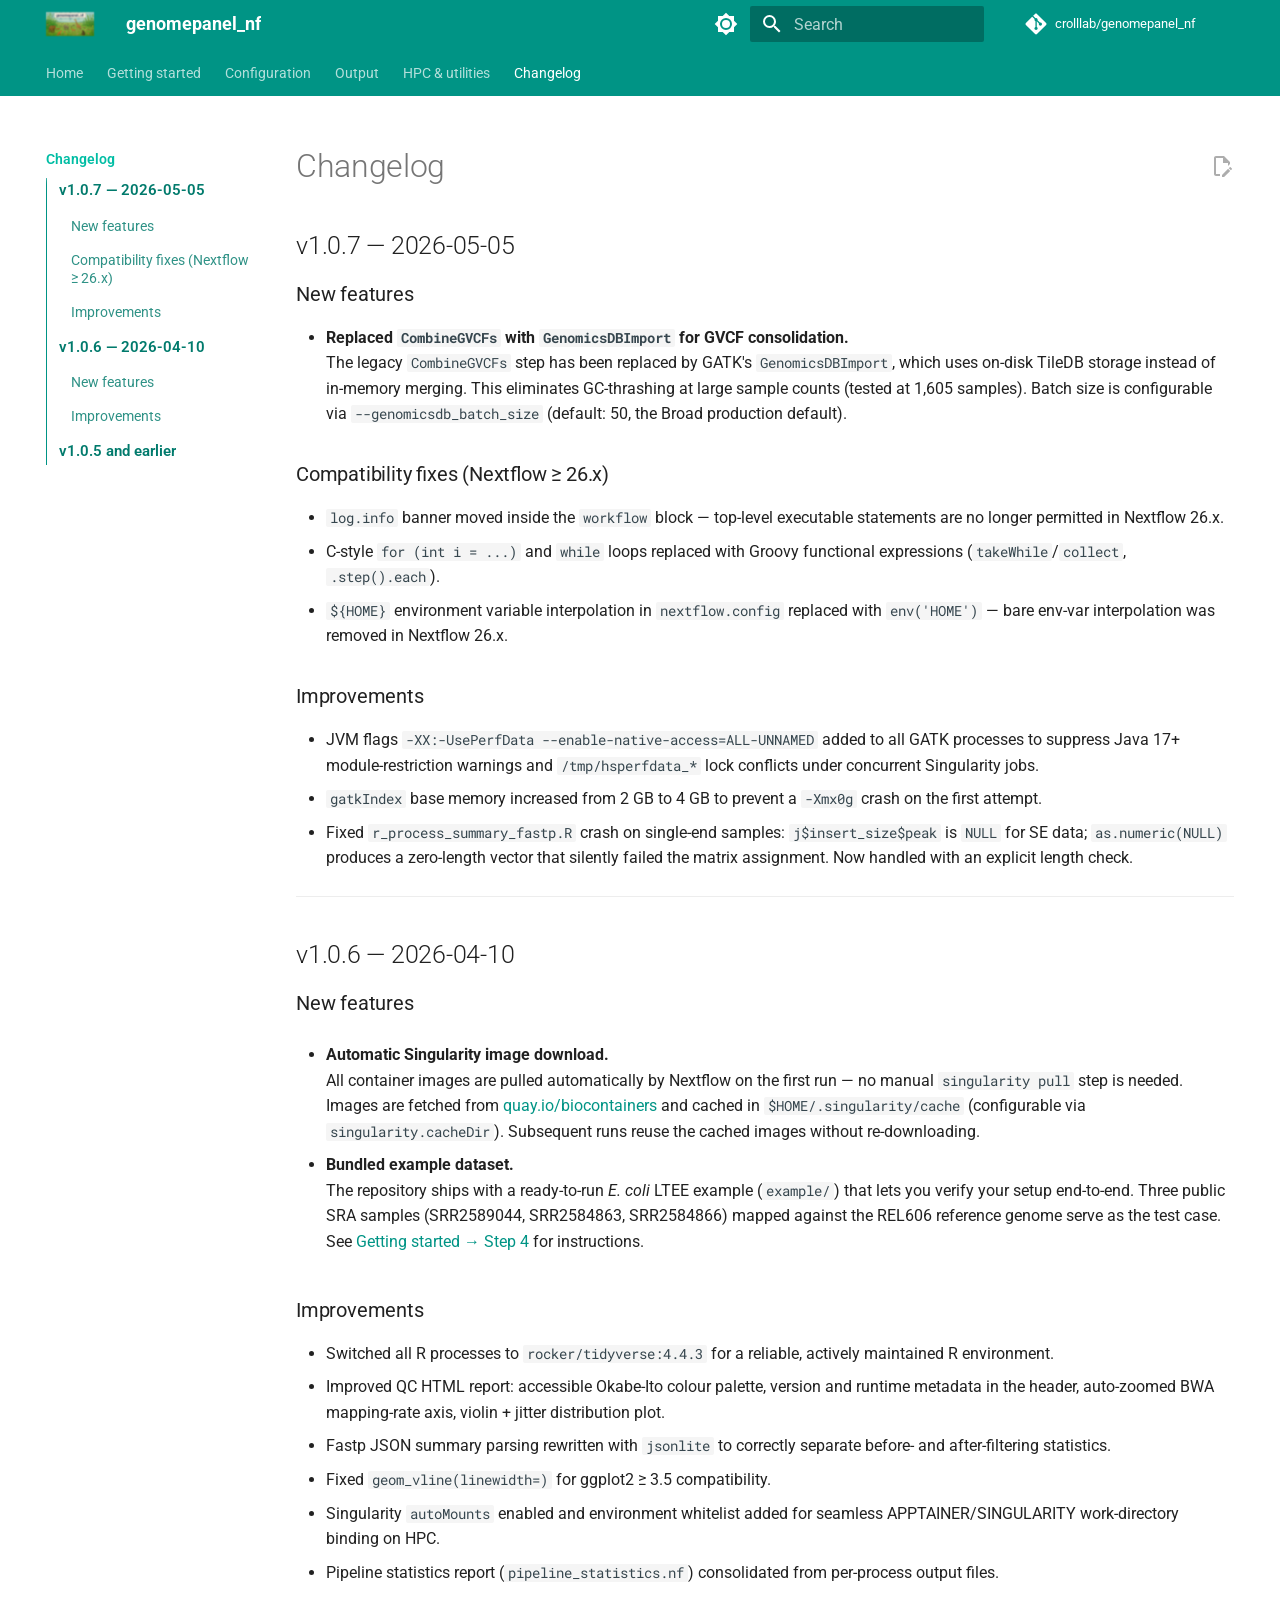
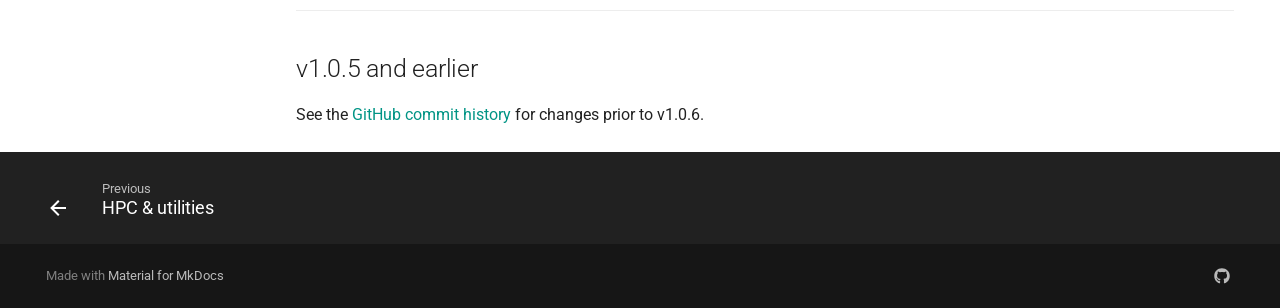
==== commit 5dfa7569: "Deployed d531a23 with MkDocs version: 1.6.1" ====
--- a/changelog/index.html
+++ b/changelog/index.html
@@ -600,15 +600,15 @@
     <ul class="md-nav__list" data-md-component="toc" data-md-scrollfix>
       
         <li class="md-nav__item">
-  <a href="#v106-2026-04-10" class="md-nav__link">
+  <a href="#v107-2026-05-05" class="md-nav__link">
     <span class="md-ellipsis">
       
-        v1.0.6 — 2026-04-10
+        v1.0.7 — 2026-05-05
       
     </span>
   </a>
   
-    <nav class="md-nav" aria-label="v1.0.6 — 2026-04-10">
+    <nav class="md-nav" aria-label="v1.0.7 — 2026-05-05">
       <ul class="md-nav__list">
         
           <li class="md-nav__item">
@@ -623,7 +623,57 @@
 </li>
         
           <li class="md-nav__item">
+  <a href="#compatibility-fixes-nextflow-26x" class="md-nav__link">
+    <span class="md-ellipsis">
+      
+        Compatibility fixes (Nextflow ≥ 26.x)
+      
+    </span>
+  </a>
+  
+</li>
+        
+          <li class="md-nav__item">
   <a href="#improvements" class="md-nav__link">
+    <span class="md-ellipsis">
+      
+        Improvements
+      
+    </span>
+  </a>
+  
+</li>
+        
+      </ul>
+    </nav>
+  
+</li>
+      
+        <li class="md-nav__item">
+  <a href="#v106-2026-04-10" class="md-nav__link">
+    <span class="md-ellipsis">
+      
+        v1.0.6 — 2026-04-10
+      
+    </span>
+  </a>
+  
+    <nav class="md-nav" aria-label="v1.0.6 — 2026-04-10">
+      <ul class="md-nav__list">
+        
+          <li class="md-nav__item">
+  <a href="#new-features_1" class="md-nav__link">
+    <span class="md-ellipsis">
+      
+        New features
+      
+    </span>
+  </a>
+  
+</li>
+        
+          <li class="md-nav__item">
+  <a href="#improvements_1" class="md-nav__link">
     <span class="md-ellipsis">
       
         Improvements
@@ -683,8 +733,27 @@
 
 
 <h1 id="changelog">Changelog<a class="headerlink" href="#changelog" title="Permanent link">&para;</a></h1>
+<h2 id="v107-2026-05-05">v1.0.7 — 2026-05-05<a class="headerlink" href="#v107-2026-05-05" title="Permanent link">&para;</a></h2>
+<h3 id="new-features">New features<a class="headerlink" href="#new-features" title="Permanent link">&para;</a></h3>
+<ul>
+<li><strong>Replaced <code>CombineGVCFs</code> with <code>GenomicsDBImport</code> for GVCF consolidation.</strong><br />
+  The legacy <code>CombineGVCFs</code> step has been replaced by GATK's <code>GenomicsDBImport</code>, which uses on-disk TileDB storage instead of in-memory merging. This eliminates GC-thrashing at large sample counts (tested at 1,605 samples). Batch size is configurable via <code>--genomicsdb_batch_size</code> (default: 50, the Broad production default).</li>
+</ul>
+<h3 id="compatibility-fixes-nextflow-26x">Compatibility fixes (Nextflow ≥ 26.x)<a class="headerlink" href="#compatibility-fixes-nextflow-26x" title="Permanent link">&para;</a></h3>
+<ul>
+<li><code>log.info</code> banner moved inside the <code>workflow</code> block — top-level executable statements are no longer permitted in Nextflow 26.x.</li>
+<li>C-style <code>for (int i = ...)</code> and <code>while</code> loops replaced with Groovy functional expressions (<code>takeWhile</code>/<code>collect</code>, <code>.step().each</code>).</li>
+<li><code>${HOME}</code> environment variable interpolation in <code>nextflow.config</code> replaced with <code>env('HOME')</code> — bare env-var interpolation was removed in Nextflow 26.x.</li>
+</ul>
+<h3 id="improvements">Improvements<a class="headerlink" href="#improvements" title="Permanent link">&para;</a></h3>
+<ul>
+<li>JVM flags <code>-XX:-UsePerfData --enable-native-access=ALL-UNNAMED</code> added to all GATK processes to suppress Java 17+ module-restriction warnings and <code>/tmp/hsperfdata_*</code> lock conflicts under concurrent Singularity jobs.</li>
+<li><code>gatkIndex</code> base memory increased from 2 GB to 4 GB to prevent a <code>-Xmx0g</code> crash on the first attempt.</li>
+<li>Fixed <code>r_process_summary_fastp.R</code> crash on single-end samples: <code>j$insert_size$peak</code> is <code>NULL</code> for SE data; <code>as.numeric(NULL)</code> produces a zero-length vector that silently failed the matrix assignment. Now handled with an explicit length check.</li>
+</ul>
+<hr />
 <h2 id="v106-2026-04-10">v1.0.6 — 2026-04-10<a class="headerlink" href="#v106-2026-04-10" title="Permanent link">&para;</a></h2>
-<h3 id="new-features">New features<a class="headerlink" href="#new-features" title="Permanent link">&para;</a></h3>
+<h3 id="new-features_1">New features<a class="headerlink" href="#new-features_1" title="Permanent link">&para;</a></h3>
 <ul>
 <li>
 <p><strong>Automatic Singularity image download.</strong><br />
@@ -695,7 +764,7 @@
   The repository ships with a ready-to-run <em>E. coli</em> LTEE example (<code>example/</code>) that lets you verify your setup end-to-end. Three public SRA samples (SRR2589044, SRR2584863, SRR2584866) mapped against the REL606 reference genome serve as the test case. See <a href="../getting-started/#step-4-try-the-example-dataset">Getting started → Step 4</a> for instructions.</p>
 </li>
 </ul>
-<h3 id="improvements">Improvements<a class="headerlink" href="#improvements" title="Permanent link">&para;</a></h3>
+<h3 id="improvements_1">Improvements<a class="headerlink" href="#improvements_1" title="Permanent link">&para;</a></h3>
 <ul>
 <li>Switched all R processes to <code>rocker/tidyverse:4.4.3</code> for a reliable, actively maintained R environment.</li>
 <li>Improved QC HTML report: accessible Okabe-Ito colour palette, version and runtime metadata in the header, auto-zoomed BWA mapping-rate axis, violin + jitter distribution plot.</li>
